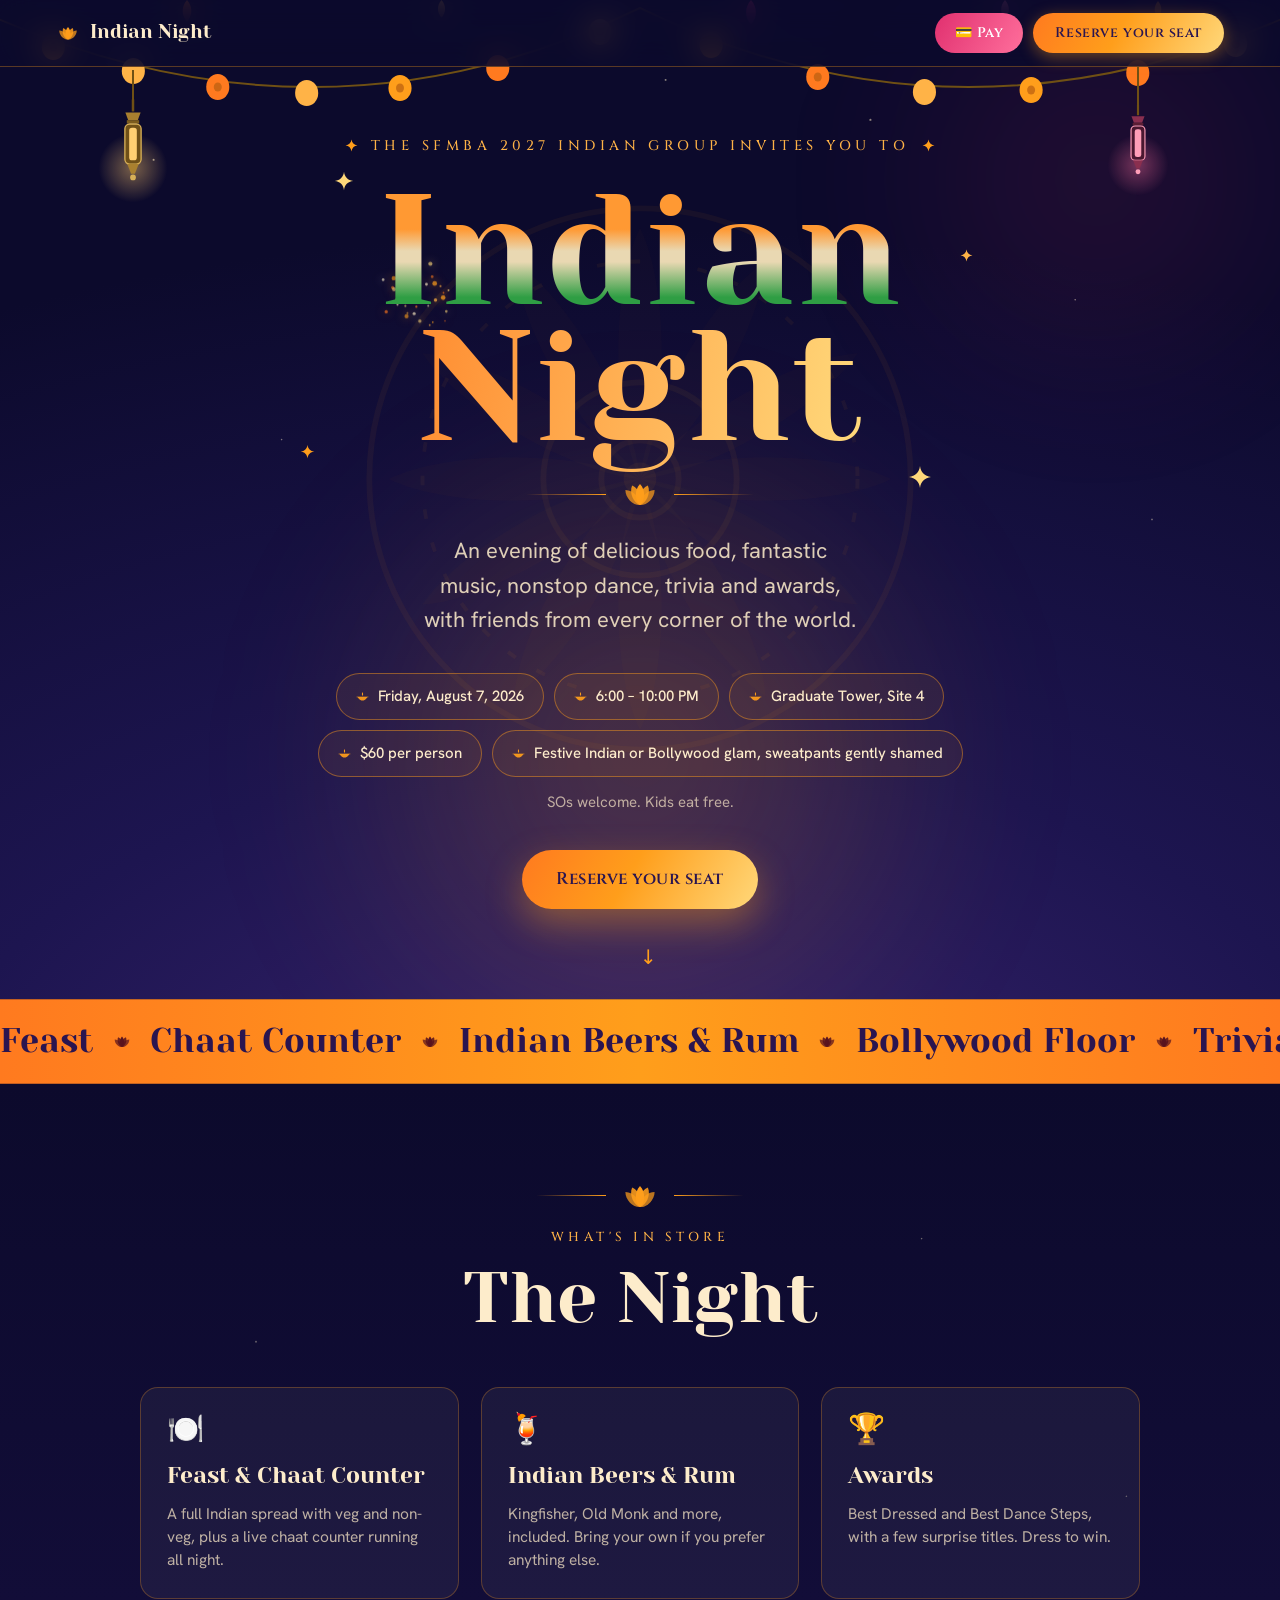
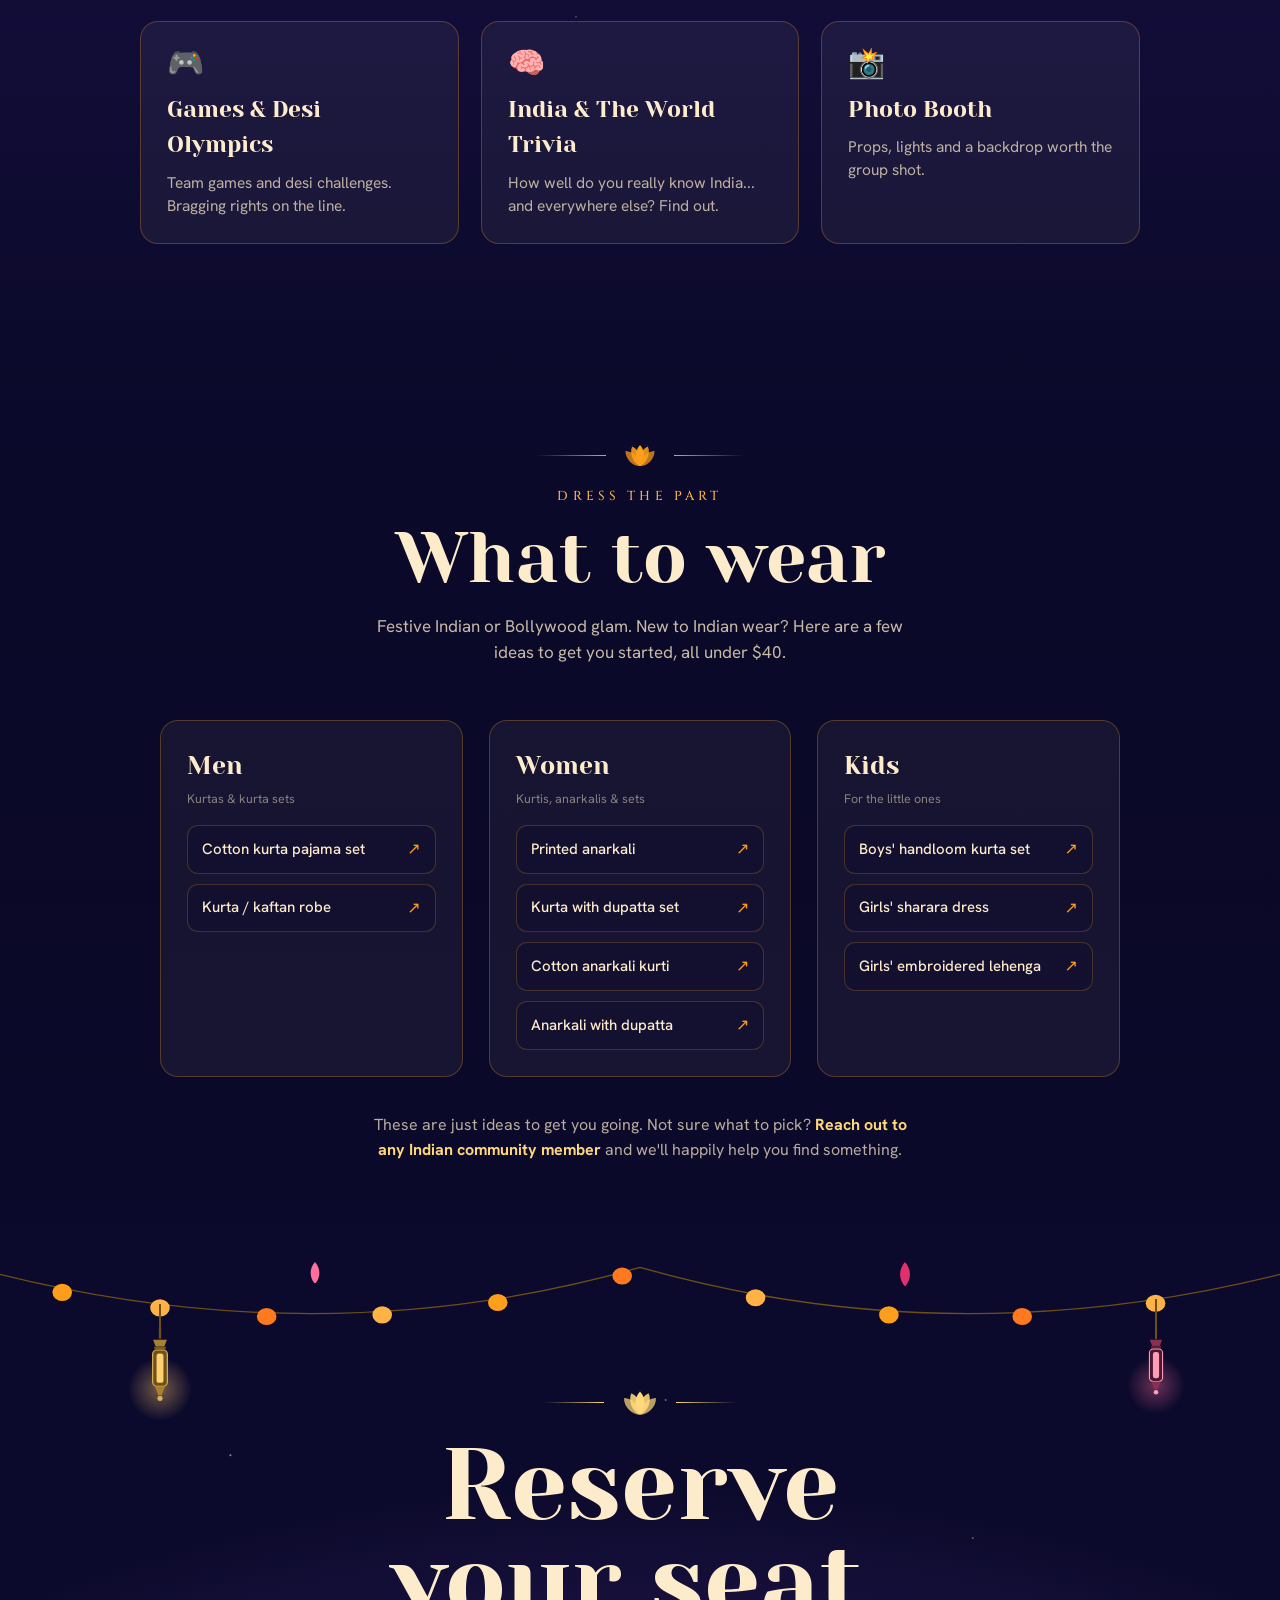
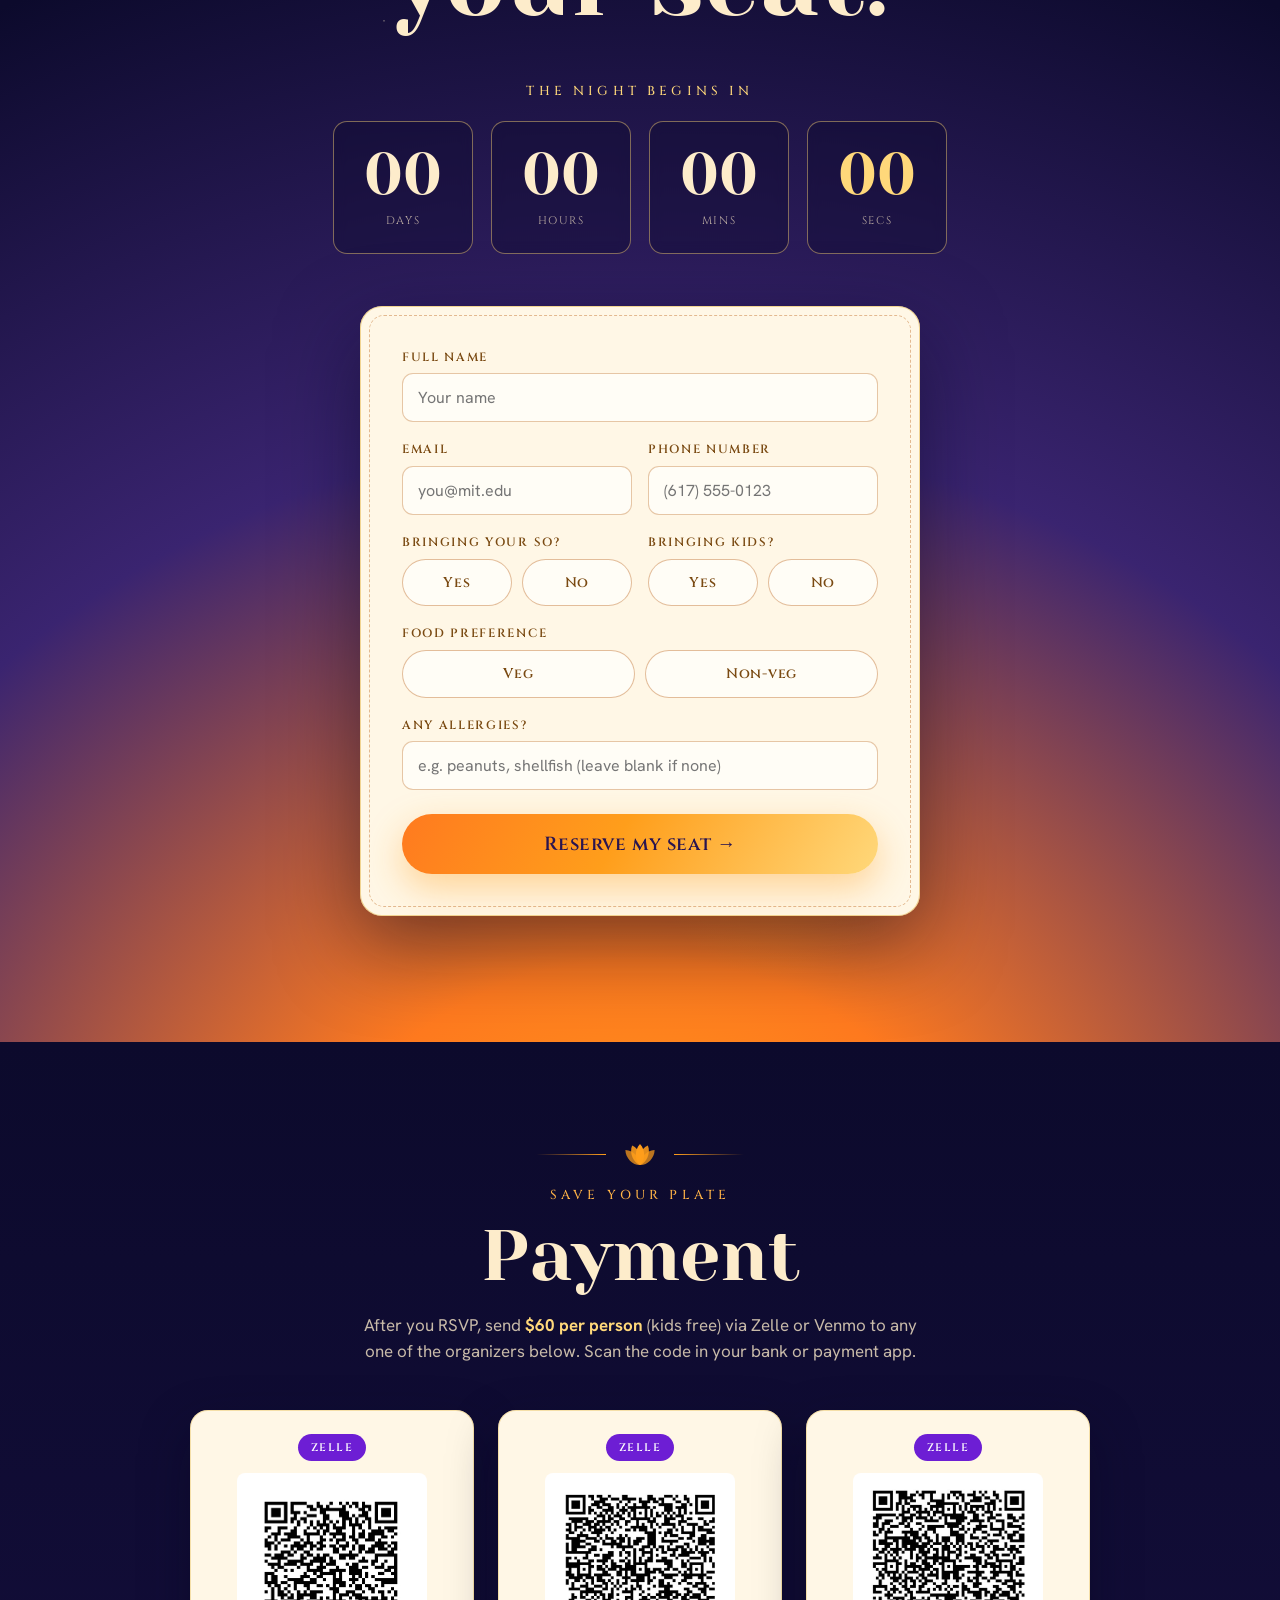
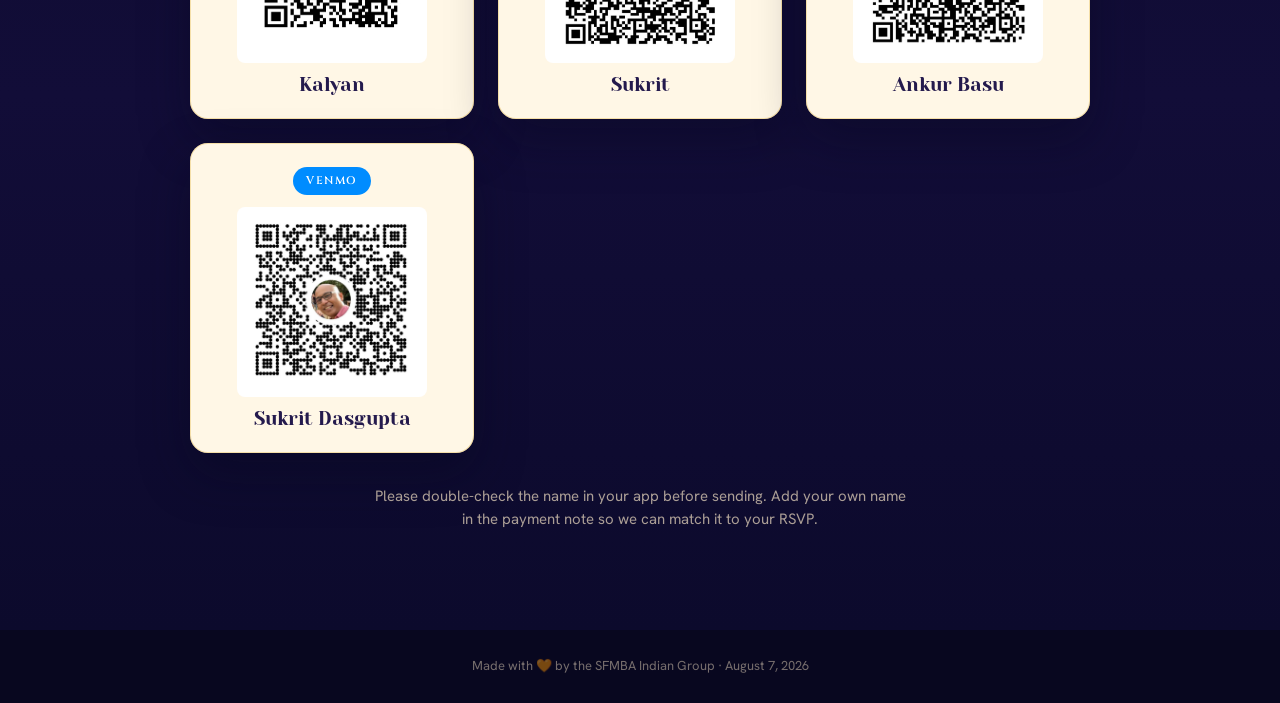
==== indian-night/index.html @ 9bed0e27 "Make top nav static from landing Co-Authored-By: Claude Fable 5 <noreply@anthropic.com>" ====
<!DOCTYPE html>
<html lang="en">
<head>
<meta charset="utf-8">
<meta name="viewport" content="width=device-width, initial-scale=1">
<title>Indian Night · SFMBA · August 7, 2026</title>
<meta name="description" content="The SFMBA Indian Group invites you: food, a Bollywood dance floor and friends from everywhere. Friday, August 7, 2026, 6–10 PM at Graduate Tower, Site 4.">
<meta property="og:title" content="Indian Night · SFMBA">
<meta property="og:description" content="An evening of delicious food, fantastic music, nonstop dance, trivia and awards, with friends from every corner of the world. Fri, Aug 7 · 6–10 PM · Graduate Tower, Site 4. RSVP now!">
<link rel="preconnect" href="https://fonts.googleapis.com">
<link rel="preconnect" href="https://fonts.gstatic.com" crossorigin>
<link href="https://fonts.googleapis.com/css2?family=Yeseva+One&family=Marcellus&family=Cinzel:wght@400;500;600&family=Hanken+Grotesk:wght@300;400;500;600;700&display=swap" rel="stylesheet">
<style>
  *{box-sizing:border-box}
  html{scroll-behavior:smooth}
  body{margin:0;background:#0c0a2c}
  ::selection{background:#ff9e1b;color:#1d1550}
  @keyframes spin{to{transform:rotate(360deg)}}
  @keyframes marquee{from{transform:translateX(0)}to{transform:translateX(-50%)}}
  @keyframes shimmer{to{background-position:200% center}}
  @keyframes breathe{0%,100%{transform:scale(1);opacity:.5}50%{transform:scale(1.16);opacity:.74}}
  @keyframes breathe2{0%,100%{transform:scale(1.08);opacity:.42}50%{transform:scale(.92);opacity:.66}}
  @keyframes sway{0%,100%{transform:rotate(-2.6deg)}50%{transform:rotate(2.6deg)}}
  @keyframes flick{0%,100%{opacity:.95}45%{opacity:.62}70%{opacity:1}}
  @keyframes twinkle{0%,100%{opacity:.3}50%{opacity:1}}
  @keyframes glow{0%,100%{opacity:.5;transform:translateX(-50%) scale(1)}50%{opacity:.85;transform:translateX(-50%) scale(1.08)}}
  @keyframes drift{0%{transform:translateY(-10vh) rotate(0deg);opacity:0}10%{opacity:.95}100%{transform:translateY(112vh) rotate(260deg);opacity:0}}
  @keyframes cueBob{0%,100%{transform:translateX(-50%) translateY(0);opacity:.5}50%{transform:translateX(-50%) translateY(9px);opacity:1}}
  @keyframes revealUp{from{transform:translateY(28px)}to{transform:none}}
  @keyframes titleFloat{0%,100%{transform:translateY(0)}50%{transform:translateY(-9px)}}
  @keyframes swayTiny{0%,100%{transform:rotate(-.6deg)}50%{transform:rotate(.6deg)}}
  @keyframes ctaGlow{0%,100%{box-shadow:0 14px 36px rgba(255,158,27,.38)}50%{box-shadow:0 20px 58px rgba(255,158,27,.72)}}
  @keyframes popNum{0%{transform:scale(1)}45%{transform:scale(1.18)}100%{transform:scale(1)}}
  [data-cd]{display:inline-block}
  .cd-pop{animation:popNum .5s cubic-bezier(.34,1.56,.64,1)}
  .reveal-play{animation:revealUp .8s cubic-bezier(.16,.84,.44,1) both}
  @media (prefers-reduced-motion:reduce){.reveal-play{animation:none}}

  .page{position:relative;font-family:'Hanken Grotesk',system-ui,-apple-system,sans-serif;color:#fdeccb;background:#0c0a2c;overflow:hidden;line-height:1.55;
    --indigo:#1d1550;--indigo2:#2a1d68;--night:#0c0a2c;--night2:#08071f;--marigold:#ff9e1b;--marigold2:#ffb347;--orange:#ff7a1f;--gold:#e6b94d;--goldLite:#ffd87a;--cream:#fdeccb;--cream2:#f4ead4;--parch:#f6ecd6;--panel:#fff7e6;--ink:#241a4d;--magenta:#e0306f;--rose:#ff6f9c;--teal:#19b9a6;}

  .btn-gold{text-decoration:none;font-family:'Cinzel',serif;font-weight:600;letter-spacing:.03em;color:#2a1550;background:linear-gradient(120deg,var(--orange),var(--marigold) 45%,var(--goldLite));border-radius:999px;box-shadow:0 14px 36px rgba(255,158,27,.4);transition:transform .25s ease;display:inline-block;}
  .btn-gold:hover{transform:translateY(-3px) scale(1.02)}
  .nav-btn{text-decoration:none;font-family:'Cinzel',serif;font-weight:600;font-size:14px;letter-spacing:.04em;color:#2a1550;background:linear-gradient(120deg,var(--orange),var(--marigold) 45%,var(--goldLite));padding:9px 22px;border-radius:999px;box-shadow:0 4px 16px rgba(255,158,27,.4);transition:transform .2s ease,box-shadow .2s ease;}
  .nav-btn:hover{transform:translateY(-2px);box-shadow:0 8px 22px rgba(255,158,27,.6)}
  .nav-pay{text-decoration:none;font-family:'Cinzel',serif;font-weight:600;font-size:14px;letter-spacing:.04em;color:#fff;background:linear-gradient(120deg,#e0306f,#ff6f9c);padding:9px 20px;border-radius:999px;transition:transform .2s ease,box-shadow .2s ease;animation:payPulse 2.4s ease-in-out infinite;white-space:nowrap;}
  .nav-pay:hover{transform:translateY(-2px)}
  @keyframes payPulse{0%,100%{box-shadow:0 0 0 0 rgba(224,48,111,.55),0 4px 16px rgba(224,48,111,.4)}50%{box-shadow:0 0 0 7px rgba(224,48,111,0),0 6px 20px rgba(224,48,111,.6)}}
  @media (max-width:560px){.nav-btn{padding:9px 15px}.nav-pay{padding:9px 15px}}
  .chip{display:inline-flex;align-items:center;gap:9px;padding:11px 19px;border:1px solid rgba(255,158,27,.45);border-radius:999px;background:rgba(255,158,27,.07);font-weight:500;font-size:clamp(13px,1.7vw,15px);}

  /* ── RSVP form ── */
  .rsvp-card{position:relative;max-width:560px;margin:clamp(34px,6vh,52px) auto 0;background:var(--panel);color:var(--ink);border-radius:22px;padding:clamp(26px,4.5vw,42px);text-align:left;box-shadow:0 30px 80px rgba(8,7,31,.5),inset 0 0 0 1px rgba(230,185,77,.55);}
  .rsvp-card::before{content:"";position:absolute;inset:9px;border-radius:15px;border:1px dashed rgba(184,94,16,.4);pointer-events:none;}
  .f-label{display:block;font-family:'Cinzel',serif;font-size:12px;letter-spacing:.14em;text-transform:uppercase;font-weight:600;color:#7a4a12;margin:0 0 7px;}
  .f-input{width:100%;font-family:'Hanken Grotesk',sans-serif;font-size:16px;color:var(--ink);background:#fffdf6;border:1.5px solid rgba(184,94,16,.35);border-radius:11px;padding:13px 15px;outline:none;transition:border-color .2s ease,box-shadow .2s ease;}
  .f-input:focus{border-color:var(--marigold);box-shadow:0 0 0 3px rgba(255,158,27,.22)}
  .f-row{display:grid;grid-template-columns:1fr 1fr;gap:16px}
  @media (max-width:520px){.f-row{grid-template-columns:1fr}}
  .f-group{margin-bottom:18px}
  .pill-set{display:flex;gap:10px}
  .pill-set input{position:absolute;opacity:0;pointer-events:none}
  .pill{flex:1;text-align:center;font-family:'Cinzel',serif;font-weight:600;font-size:14px;letter-spacing:.05em;padding:12px 10px;border-radius:999px;border:1.5px solid rgba(184,94,16,.4);color:#7a4a12;cursor:pointer;user-select:none;transition:all .2s ease;background:#fffdf6;}
  .pill:hover{border-color:var(--marigold)}
  .pill-set input:checked + .pill{background:linear-gradient(120deg,var(--orange),var(--marigold) 55%,var(--goldLite));color:#2a1550;border-color:transparent;box-shadow:0 6px 18px rgba(255,158,27,.4);}
  .pill-set input:focus-visible + .pill{outline:2px solid var(--marigold);outline-offset:2px}
  .rsvp-submit{width:100%;border:none;cursor:pointer;font-size:clamp(16px,2.1vw,19px);padding:17px 20px;margin-top:6px;animation:ctaGlow 3.6s ease-in-out infinite;}
  .rsvp-submit:disabled{opacity:.6;cursor:wait;transform:none}
  .rsvp-error{display:none;margin:14px 0 0;font-size:14px;font-weight:600;color:#b3123e;text-align:center;}
  .rsvp-success{display:none;text-align:center;padding:clamp(10px,2vw,18px) 0;}
  .rsvp-success h3{font-family:'Yeseva One',serif;font-weight:400;font-size:clamp(26px,4.5vw,36px);color:var(--ink);margin:14px 0 10px;}
  .rsvp-success p{margin:0;color:rgba(36,26,77,.75);font-size:16px;}
  .cal-btn{display:inline-block;text-decoration:none;font-family:'Cinzel',serif;font-weight:600;font-size:13px;letter-spacing:.04em;color:#7a4a12;background:#fffdf6;border:1.5px solid rgba(184,94,16,.4);border-radius:999px;padding:11px 20px;transition:border-color .2s ease,transform .2s ease;}
  .cal-btn:hover{border-color:var(--marigold);transform:translateY(-1px)}
  .count-badge{display:none;margin:18px auto 0;font-family:'Cinzel',serif;font-size:13px;letter-spacing:.1em;color:var(--goldLite);}

  /* ── highlights ── */
  .hl-grid{display:grid;grid-template-columns:repeat(auto-fit,minmax(240px,1fr));gap:clamp(14px,2vw,22px);max-width:1000px;margin:clamp(40px,6vh,64px) auto 0;}
  .hl-card{position:relative;text-align:left;background:rgba(255,247,230,.05);border:1px solid rgba(255,158,27,.28);border-radius:18px;padding:clamp(20px,2.6vw,26px);transition:transform .25s ease,border-color .25s ease,background .25s ease;}
  .hl-card:hover{transform:translateY(-4px);border-color:rgba(255,158,27,.6);background:rgba(255,247,230,.08);}
  .hl-emoji{font-size:30px;line-height:1;display:block;margin-bottom:14px;}
  .hl-card h3{font-family:'Yeseva One',serif;font-weight:400;font-size:clamp(19px,2.4vw,23px);margin:0 0 8px;color:var(--cream);}
  .hl-card p{margin:0;font-size:clamp(14px,1.7vw,15.5px);color:rgba(253,236,203,.72);line-height:1.5;}

  /* ── dress ideas ── */
  .dress-grid{display:grid;grid-template-columns:repeat(auto-fit,minmax(240px,1fr));gap:clamp(16px,2.4vw,26px);max-width:960px;margin:clamp(38px,6vh,60px) auto 0;text-align:left;}
  .dress-col{background:rgba(255,247,230,.05);border:1px solid rgba(255,158,27,.28);border-radius:18px;padding:clamp(20px,2.6vw,26px);}
  .dress-col h3{font-family:'Yeseva One',serif;font-weight:400;font-size:clamp(20px,2.5vw,25px);margin:0 0 4px;color:var(--cream);}
  .dress-col .sub{font-size:12.5px;color:rgba(253,236,203,.5);margin:0 0 16px;}
  .dress-link{display:flex;align-items:center;gap:10px;text-decoration:none;color:var(--cream);font-size:15px;font-weight:500;padding:11px 14px;border-radius:11px;border:1px solid rgba(255,158,27,.22);background:rgba(12,10,44,.25);margin-bottom:10px;transition:border-color .2s ease,transform .2s ease,background .2s ease;}
  .dress-link:last-child{margin-bottom:0;}
  .dress-link:hover{border-color:rgba(255,158,27,.6);transform:translateX(3px);background:rgba(12,10,44,.4);}
  .dress-link .arr{margin-left:auto;color:var(--marigold);font-size:16px;}
  .dress-help{margin:clamp(28px,4vh,40px) auto 0;max-width:560px;font-size:clamp(14px,1.8vw,16px);color:rgba(253,236,203,.72);}
  .dress-help strong{color:var(--goldLite);}

  /* ── payment ── */
  .pay-grid{display:grid;grid-template-columns:repeat(auto-fit,minmax(210px,1fr));gap:clamp(16px,2.4vw,24px);max-width:900px;margin:clamp(36px,5vh,52px) auto 0;}
  .pay-card{background:var(--panel);border-radius:18px;padding:clamp(18px,2.4vw,24px);box-shadow:0 20px 50px rgba(8,7,31,.4),inset 0 0 0 1px rgba(230,185,77,.4);display:flex;flex-direction:column;align-items:center;gap:12px;}
  .pay-badge{font-family:'Cinzel',serif;font-weight:600;font-size:11px;letter-spacing:.14em;text-transform:uppercase;padding:5px 13px;border-radius:999px;color:#fff;}
  .pay-badge.zelle{background:#6d1ed4;}
  .pay-badge.venmo{background:#008cff;}
  .pay-card img{width:100%;max-width:190px;height:auto;border-radius:8px;display:block;}
  .pay-name{font-family:'Yeseva One',serif;font-size:19px;color:var(--ink);margin:0;line-height:1.1;text-align:center;}
  .pay-note{margin:clamp(22px,3.5vh,32px) auto 0;max-width:540px;font-size:clamp(13px,1.7vw,15px);color:rgba(253,236,203,.66);}
</style>
</head>
<body>
<div class="page" id="pageRoot">

  <!-- ░░ MOTIF SPRITE ░░ -->
  <svg width="0" height="0" style="position:absolute" aria-hidden="true"><defs>
    <symbol id="m-spark" viewBox="0 0 24 24"><path d="M12 1C12.7 7.3 16.7 11.3 23 12 16.7 12.7 12.7 16.7 12 23 11.3 16.7 7.3 12.7 1 12 7.3 11.3 11.3 7.3 12 1Z" fill="currentColor"/></symbol>
    <symbol id="m-lotus" viewBox="0 0 80 52"><g fill="currentColor"><path d="M40 48C30 40 28 18 40 6 52 18 50 40 40 48Z"/><path d="M40 48C30 40 28 18 40 6 52 18 50 40 40 48Z" transform="rotate(22 40 48)" opacity=".88"/><path d="M40 48C30 40 28 18 40 6 52 18 50 40 40 48Z" transform="rotate(-22 40 48)" opacity=".88"/><path d="M40 48C30 40 28 18 40 6 52 18 50 40 40 48Z" transform="rotate(44 40 48)" opacity=".72"/><path d="M40 48C30 40 28 18 40 6 52 18 50 40 40 48Z" transform="rotate(-44 40 48)" opacity=".72"/></g></symbol>
    <symbol id="m-diya" viewBox="0 0 64 52"><path d="M32 4C27 12 29 20 32 24 35 20 37 12 32 4Z" fill="currentColor"/><path d="M8 28C8 28 17 46 32 46 47 46 56 28 56 28Z" fill="currentColor" opacity=".92"/><path d="M5 28H59" stroke="currentColor" stroke-width="2.6" fill="none" stroke-linecap="round"/></symbol>
    <symbol id="m-mandala" viewBox="0 0 120 120"><g fill="none" stroke="currentColor"><circle cx="60" cy="60" r="56" stroke-width="1.2"/><circle cx="60" cy="60" r="45" stroke-width=".8" stroke-dasharray="2 5"/><circle cx="60" cy="60" r="20" stroke-width="1.2"/><circle cx="60" cy="60" r="8" stroke-width="1.2"/></g><g fill="currentColor" opacity=".4"><path d="M60 60C54 47 54 20 60 8 66 20 66 47 60 60Z"/><path d="M60 60C54 47 54 20 60 8 66 20 66 47 60 60Z" transform="rotate(30 60 60)"/><path d="M60 60C54 47 54 20 60 8 66 20 66 47 60 60Z" transform="rotate(60 60 60)"/><path d="M60 60C54 47 54 20 60 8 66 20 66 47 60 60Z" transform="rotate(90 60 60)"/><path d="M60 60C54 47 54 20 60 8 66 20 66 47 60 60Z" transform="rotate(120 60 60)"/><path d="M60 60C54 47 54 20 60 8 66 20 66 47 60 60Z" transform="rotate(150 60 60)"/><path d="M60 60C54 47 54 20 60 8 66 20 66 47 60 60Z" transform="rotate(180 60 60)"/><path d="M60 60C54 47 54 20 60 8 66 20 66 47 60 60Z" transform="rotate(210 60 60)"/><path d="M60 60C54 47 54 20 60 8 66 20 66 47 60 60Z" transform="rotate(240 60 60)"/><path d="M60 60C54 47 54 20 60 8 66 20 66 47 60 60Z" transform="rotate(270 60 60)"/><path d="M60 60C54 47 54 20 60 8 66 20 66 47 60 60Z" transform="rotate(300 60 60)"/><path d="M60 60C54 47 54 20 60 8 66 20 66 47 60 60Z" transform="rotate(330 60 60)"/></g><circle cx="60" cy="60" r="3.4" fill="currentColor"/></symbol>
    <symbol id="m-petal" viewBox="0 0 22 30"><path d="M11 0C3 9 3 21 11 30 19 21 19 9 11 0Z" fill="currentColor"/></symbol>
    <symbol id="m-lantern" viewBox="0 0 44 96">
      <line x1="22" y1="0" x2="22" y2="13" stroke="#6f5014" stroke-width="2.6"/>
      <path d="M14 14H30L27 22H17Z" fill="#a9802f"/><rect x="15.5" y="22" width="13" height="3.4" fill="#7c5c1e"/>
      <rect x="13.5" y="26" width="17" height="42" rx="5" fill="#6f5018" stroke="#d8b057" stroke-width="1.4"/>
      <rect x="18" y="30" width="8" height="34" rx="3" fill="#ffcf72"/>
      <path d="M16 68H28L24 78H20Z" fill="#a9802f"/><circle cx="22" cy="82" r="3" fill="#d8b057"/>
    </symbol>
    <symbol id="m-lantern2" viewBox="0 0 44 96">
      <line x1="22" y1="0" x2="22" y2="13" stroke="#6f5014" stroke-width="2.6"/>
      <path d="M14 14H30L27 22H17Z" fill="#8a2f4f"/><rect x="15.5" y="22" width="13" height="3.4" fill="#5a1d33"/>
      <rect x="13.5" y="26" width="17" height="42" rx="5" fill="#4a1830" stroke="#ff9eb8" stroke-width="1.4"/>
      <rect x="18" y="30" width="8" height="34" rx="3" fill="#ff9eb8"/>
      <path d="M16 68H28L24 78H20Z" fill="#8a2f4f"/><circle cx="22" cy="82" r="3" fill="#ff9eb8"/>
    </symbol>
  </defs></svg>

  <!-- ░░ STICKY NAV ░░ -->
  <div data-nav style="position:fixed;top:0;left:0;right:0;z-index:60;display:flex;align-items:center;justify-content:space-between;gap:20px;padding:13px clamp(18px,5vw,56px);background:rgba(12,10,44,.82);backdrop-filter:blur(16px);-webkit-backdrop-filter:blur(16px);border-bottom:1px solid rgba(255,158,27,.32);">
    <div style="display:flex;align-items:center;gap:10px;font-family:'Yeseva One',serif;font-size:clamp(15px,1.9vw,19px);color:var(--cream);line-height:1;">
      <svg width="24" height="16" viewBox="0 0 80 52" style="color:var(--marigold);display:block;flex:none;"><use href="#m-lotus"/></svg>
      <span style="display:block;">Indian Night</span>
    </div>
    <div style="display:flex;align-items:center;gap:10px;">
      <a href="#pay" class="nav-pay">💳 Pay</a>
      <a href="#rsvp" class="nav-btn">Reserve your seat</a>
    </div>
  </div>

  <!-- ░░ HERO ░░ -->
  <section style="position:relative;min-height:100vh;display:flex;align-items:center;justify-content:center;padding:clamp(108px,15vh,150px) clamp(22px,6vw,80px) clamp(80px,10vh,110px);overflow:hidden;background:radial-gradient(125% 95% at 50% 118%,#3a2470 0%,#1d1550 46%,#0c0a2c 100%);">
    <!-- stars -->
    <div style="position:absolute;inset:0;background-image:radial-gradient(1.5px 1.5px at 12% 16%,rgba(255,240,200,.8),transparent),radial-gradient(1.3px 1.3px at 32% 28%,rgba(255,240,200,.6),transparent),radial-gradient(1.6px 1.6px at 68% 12%,rgba(255,240,200,.7),transparent),radial-gradient(1.2px 1.2px at 84% 30%,rgba(255,240,200,.6),transparent),radial-gradient(1.4px 1.4px at 52% 8%,rgba(255,240,200,.7),transparent),radial-gradient(1.2px 1.2px at 22% 44%,rgba(255,240,200,.5),transparent),radial-gradient(1.3px 1.3px at 90% 52%,rgba(255,240,200,.55),transparent);animation:twinkle 5s ease-in-out infinite;pointer-events:none;"></div>
    <!-- glow blobs -->
    <div data-parallax data-speed="0.12" data-mouse="26" data-base="translateX(-50%)" style="position:absolute;bottom:-14%;left:50%;width:60vw;height:60vw;max-width:760px;max-height:760px;border-radius:50%;background:radial-gradient(circle,rgba(255,158,27,.4),transparent 66%);filter:blur(80px);opacity:.6;transform:translateX(-50%);animation:breathe 13s ease-in-out infinite;pointer-events:none;"></div>
    <div data-parallax data-speed="0.2" data-mouse="18" style="position:absolute;top:-8%;right:-6%;width:42vw;height:42vw;max-width:520px;max-height:520px;border-radius:50%;background:radial-gradient(circle,rgba(224,48,111,.3),transparent 68%);filter:blur(80px);opacity:.45;animation:breathe2 15s ease-in-out infinite;pointer-events:none;"></div>
    <!-- faded mandala -->
    <div data-parallax data-speed="-0.05" data-mouse="12" style="position:absolute;top:48%;left:50%;width:min(82vw,580px);height:min(82vw,580px);margin-left:calc(min(82vw,580px) / -2);margin-top:calc(min(82vw,580px) / -2);color:rgba(255,158,27,.05);pointer-events:none;"><div style="width:100%;height:100%;animation:spin 200s linear infinite;"><svg width="100%" height="100%" viewBox="0 0 120 120"><use href="#m-mandala"/></svg></div></div>

    <!-- marigold garland across top -->
    <div style="position:absolute;top:0;left:0;width:100%;z-index:1;pointer-events:none;transform-origin:top center;animation:swayTiny 10s ease-in-out infinite;">
    <svg viewBox="0 0 1440 120" preserveAspectRatio="none" style="display:block;width:100%;height:clamp(72px,10vw,120px);">
      <path d="M-20 12 Q360 164 720 8 Q1080 164 1460 12" fill="none" stroke="#6f5014" stroke-width="2"/>
      <g><circle cx="60" cy="47" r="13" fill="#ff9e1b"/><circle cx="150" cy="71" r="13" fill="#ffb347"/><circle cx="245" cy="87" r="13" fill="#ff7a1f"/><circle cx="345" cy="93" r="13" fill="#ffb347"/><circle cx="450" cy="88" r="13" fill="#ff9e1b"/><circle cx="560" cy="68" r="13" fill="#ff7a1f"/><circle cx="675" cy="32" r="13" fill="#ffb347"/><circle cx="800" cy="45" r="13" fill="#ff9e1b"/><circle cx="920" cy="77" r="13" fill="#ff7a1f"/><circle cx="1040" cy="92" r="13" fill="#ffb347"/><circle cx="1160" cy="90" r="13" fill="#ff9e1b"/><circle cx="1280" cy="73" r="13" fill="#ff7a1f"/><circle cx="1390" cy="44" r="13" fill="#ffb347"/></g>
      <g fill="#b85e10" opacity=".7"><circle cx="60" cy="47" r="4.5"/><circle cx="245" cy="87" r="4.5"/><circle cx="450" cy="88" r="4.5"/><circle cx="675" cy="32" r="4.5"/><circle cx="920" cy="77" r="4.5"/><circle cx="1160" cy="90" r="4.5"/><circle cx="1390" cy="44" r="4.5"/></g>
    </svg>

    <!-- hanging lanterns -->
    <div style="position:absolute;top:calc(clamp(72px,10vw,120px)*0.583);left:10.4%;transform:translateX(-50%);z-index:1;pointer-events:none;"><div style="display:flex;flex-direction:column;align-items:center;animation:sway 7s ease-in-out infinite;transform-origin:top center;"><div style="width:2px;height:30px;background:#6f5014;margin-bottom:-1px;"></div><div style="position:relative;"><div style="position:absolute;top:34px;left:50%;transform:translateX(-50%);width:70px;height:70px;border-radius:50%;background:radial-gradient(circle,rgba(255,200,110,.45),transparent 70%);animation:flick 4s ease-in-out infinite;"></div><svg width="42" height="92" viewBox="0 0 44 96" style="position:relative;display:block;"><use href="#m-lantern"/></svg></div></div></div>
    <div style="position:absolute;top:calc(clamp(72px,10vw,120px)*0.558);left:88.9%;transform:translateX(-50%);z-index:1;pointer-events:none;"><div style="display:flex;flex-direction:column;align-items:center;animation:sway 8.5s ease-in-out infinite .9s;transform-origin:top center;"><div style="width:2px;height:38px;background:#6f5014;margin-bottom:-1px;"></div><div style="position:relative;"><div style="position:absolute;top:30px;left:50%;transform:translateX(-50%);width:62px;height:62px;border-radius:50%;background:radial-gradient(circle,rgba(255,111,156,.4),transparent 70%);animation:flick 5s ease-in-out infinite .6s;"></div><svg width="36" height="80" viewBox="0 0 44 96" style="position:relative;display:block;"><use href="#m-lantern2"/></svg></div></div></div>
    </div>

    <!-- drifting petals -->
    <div style="position:absolute;top:0;left:14%;width:16px;color:var(--orange);animation:drift 13s linear infinite;pointer-events:none;"><svg width="100%" viewBox="0 0 22 30"><use href="#m-petal"/></svg></div>
    <div style="position:absolute;top:0;left:34%;width:13px;color:var(--marigold2);animation:drift 16s linear infinite 3s;pointer-events:none;"><svg width="100%" viewBox="0 0 22 30"><use href="#m-petal"/></svg></div>
    <div style="position:absolute;top:0;left:58%;width:18px;color:var(--magenta);animation:drift 14s linear infinite 6s;pointer-events:none;"><svg width="100%" viewBox="0 0 22 30"><use href="#m-petal"/></svg></div>
    <div style="position:absolute;top:0;left:78%;width:14px;color:var(--rose);animation:drift 17s linear infinite 1.5s;pointer-events:none;"><svg width="100%" viewBox="0 0 22 30"><use href="#m-petal"/></svg></div>
    <div style="position:absolute;top:0;left:90%;width:12px;color:var(--marigold);animation:drift 15s linear infinite 8s;pointer-events:none;"><svg width="100%" viewBox="0 0 22 30"><use href="#m-petal"/></svg></div>

    <canvas id="emberCanvas" style="position:absolute;inset:0;width:100%;height:100%;pointer-events:none;"></canvas>

    <div style="position:relative;z-index:2;text-align:center;max-width:680px;">
      <div data-reveal style="display:inline-flex;align-items:center;gap:13px;font-family:'Cinzel',serif;font-size:clamp(11px,1.4vw,14px);letter-spacing:.32em;text-transform:uppercase;font-weight:500;color:var(--marigold2);margin-bottom:clamp(16px,3vh,26px);">
        <svg width="13" height="13" style="color:var(--marigold)"><use href="#m-spark"/></svg>
        The SFMBA 2027 Indian Group invites you to
        <svg width="13" height="13" style="color:var(--marigold)"><use href="#m-spark"/></svg>
      </div>

      <div data-reveal style="position:relative;">
        <svg width="20" height="20" style="position:absolute;top:-4%;left:5%;color:var(--goldLite);animation:twinkle 2.6s ease-in-out infinite;"><use href="#m-spark"/></svg>
        <svg width="13" height="13" style="position:absolute;top:22%;right:1%;color:var(--marigold2);animation:twinkle 3.4s ease-in-out infinite 1.1s;"><use href="#m-spark"/></svg>
        <svg width="15" height="15" style="position:absolute;bottom:8%;left:0%;color:var(--marigold);animation:twinkle 3s ease-in-out infinite .5s;"><use href="#m-spark"/></svg>
        <svg width="24" height="24" style="position:absolute;bottom:-2%;right:7%;color:var(--goldLite);animation:twinkle 2.3s ease-in-out infinite 1.7s;"><use href="#m-spark"/></svg>
        <h1 style="font-family:'Yeseva One',serif;font-weight:400;font-size:clamp(58px,13vw,158px);line-height:.86;letter-spacing:.005em;margin:0;animation:titleFloat 7s ease-in-out infinite;">
          <span style="display:block;background:linear-gradient(180deg,#ff9933 0%,#ff9933 34%,#e9d8b2 50%,#e9d8b2 58%,#2f9e44 84%);-webkit-background-clip:text;background-clip:text;color:transparent;">Indian</span>
          <span style="display:block;padding-bottom:.18em;margin-bottom:-.18em;background:linear-gradient(100deg,var(--orange),var(--goldLite) 38%,var(--marigold) 62%,var(--orange));background-size:220% auto;-webkit-background-clip:text;background-clip:text;color:transparent;animation:shimmer 7s linear infinite;">Night</span>
        </h1>
      </div>

      <div data-reveal style="display:flex;align-items:center;justify-content:center;gap:14px;margin:clamp(18px,3vh,28px) 0;color:var(--marigold);">
        <span style="height:1px;width:clamp(36px,10vw,80px);background:linear-gradient(90deg,transparent,currentColor);"></span>
        <svg width="40" height="26" style="color:var(--marigold)"><use href="#m-lotus"/></svg>
        <span style="height:1px;width:clamp(36px,10vw,80px);background:linear-gradient(90deg,currentColor,transparent);"></span>
      </div>

      <p data-reveal style="font-size:clamp(16px,2.2vw,22px);font-weight:400;color:rgba(253,236,203,.86);max-width:540px;margin:0 auto;text-wrap:balance;">
        An evening of delicious food, fantastic music, nonstop dance, trivia and awards, with friends from every corner of the world.
      </p>

      <div data-reveal style="display:flex;flex-wrap:wrap;align-items:center;justify-content:center;gap:10px;margin:clamp(26px,4vh,38px) auto 0;">
        <span class="chip"><svg width="13" height="13" style="color:var(--marigold)"><use href="#m-diya"/></svg> Friday, August 7, 2026</span>
        <span class="chip"><svg width="13" height="13" style="color:var(--marigold)"><use href="#m-diya"/></svg> 6:00 – 10:00 PM</span>
        <span class="chip"><svg width="13" height="13" style="color:var(--marigold)"><use href="#m-diya"/></svg> Graduate Tower, Site 4</span>
        <span class="chip"><svg width="13" height="13" style="color:var(--marigold)"><use href="#m-diya"/></svg> $60 per person</span>
        <span class="chip"><svg width="13" height="13" style="color:var(--marigold)"><use href="#m-diya"/></svg> Festive Indian or Bollywood glam, sweatpants gently shamed</span>
      </div>
      <p data-reveal style="margin:14px auto 0;max-width:520px;font-size:clamp(13px,1.6vw,15px);color:rgba(253,236,203,.68);">SOs welcome. Kids eat free.</p>

      <div data-reveal style="display:flex;flex-wrap:wrap;align-items:center;justify-content:center;gap:14px;margin-top:clamp(28px,4vh,38px);">
        <a href="#rsvp" class="btn-gold" style="font-size:clamp(14px,1.8vw,17px);padding:16px 34px;animation:ctaGlow 3.6s ease-in-out infinite;">Reserve your seat</a>
      </div>

    </div>

    <div style="position:absolute;bottom:26px;left:50%;font-size:20px;color:var(--marigold);animation:cueBob 2s ease-in-out infinite;z-index:2;">↓</div>
  </section>

  <!-- ░░ MARQUEE ░░ -->
  <div style="background:linear-gradient(90deg,var(--orange),var(--marigold) 50%,var(--orange));overflow:hidden;padding:15px 0;position:relative;border-top:1px solid rgba(12,10,44,.25);border-bottom:1px solid rgba(12,10,44,.25);">
    <div style="display:flex;white-space:nowrap;animation:marquee 36s linear infinite;will-change:transform;font-family:'Yeseva One',serif;font-size:clamp(20px,3.2vw,34px);color:#2a1550;">
      <span style="display:inline-flex;align-items:center;gap:.55em;padding-right:.55em;">Feast<svg width="20" height="13" style="color:#5a141f"><use href="#m-lotus"/></svg>Chaat Counter<svg width="20" height="13" style="color:#5a141f"><use href="#m-lotus"/></svg>Indian Beers &amp; Rum<svg width="20" height="13" style="color:#5a141f"><use href="#m-lotus"/></svg>Bollywood Floor<svg width="20" height="13" style="color:#5a141f"><use href="#m-lotus"/></svg>Trivia<svg width="20" height="13" style="color:#5a141f"><use href="#m-lotus"/></svg>Desi Olympics<svg width="20" height="13" style="color:#5a141f"><use href="#m-lotus"/></svg>Awards<svg width="20" height="13" style="color:#5a141f"><use href="#m-lotus"/></svg>Photo Booth<svg width="20" height="13" style="color:#5a141f"><use href="#m-lotus"/></svg></span>
      <span style="display:inline-flex;align-items:center;gap:.55em;padding-right:.55em;" aria-hidden="true">Feast<svg width="20" height="13" style="color:#5a141f"><use href="#m-lotus"/></svg>Chaat Counter<svg width="20" height="13" style="color:#5a141f"><use href="#m-lotus"/></svg>Indian Beers &amp; Rum<svg width="20" height="13" style="color:#5a141f"><use href="#m-lotus"/></svg>Bollywood Floor<svg width="20" height="13" style="color:#5a141f"><use href="#m-lotus"/></svg>Trivia<svg width="20" height="13" style="color:#5a141f"><use href="#m-lotus"/></svg>Desi Olympics<svg width="20" height="13" style="color:#5a141f"><use href="#m-lotus"/></svg>Awards<svg width="20" height="13" style="color:#5a141f"><use href="#m-lotus"/></svg>Photo Booth<svg width="20" height="13" style="color:#5a141f"><use href="#m-lotus"/></svg></span>
    </div>
  </div>

  <!-- ░░ HIGHLIGHTS ░░ -->
  <section style="position:relative;padding:clamp(72px,11vh,120px) clamp(22px,6vw,80px);background:linear-gradient(180deg,#0c0a2c,#120d38 60%,#0c0a2c);overflow:hidden;text-align:center;">
    <div style="position:absolute;inset:0;background-image:radial-gradient(1.4px 1.4px at 20% 30%,rgba(255,240,200,.5),transparent),radial-gradient(1.2px 1.2px at 72% 18%,rgba(255,240,200,.45),transparent),radial-gradient(1.3px 1.3px at 45% 62%,rgba(255,240,200,.4),transparent),radial-gradient(1.2px 1.2px at 88% 48%,rgba(255,240,200,.4),transparent);pointer-events:none;"></div>
    <div style="position:relative;z-index:2;max-width:1000px;margin:0 auto;">
      <div data-reveal style="display:flex;align-items:center;justify-content:center;gap:14px;margin-bottom:18px;color:var(--marigold);"><span style="height:1px;width:clamp(36px,10vw,70px);background:linear-gradient(90deg,transparent,currentColor);"></span><svg width="40" height="26" style="color:var(--marigold)"><use href="#m-lotus"/></svg><span style="height:1px;width:clamp(36px,10vw,70px);background:linear-gradient(90deg,currentColor,transparent);"></span></div>
      <div data-reveal style="font-family:'Cinzel',serif;font-size:13px;letter-spacing:.32em;text-transform:uppercase;color:var(--marigold2);font-weight:500;margin-bottom:16px;">What's in store</div>
      <h2 data-reveal style="font-family:'Yeseva One',serif;font-weight:400;font-size:clamp(36px,6.5vw,72px);line-height:.98;margin:0;color:var(--cream);text-wrap:balance;">The Night</h2>

      <div class="hl-grid" data-reveal>
        <div class="hl-card"><span class="hl-emoji">🍽️</span><h3>Feast &amp; Chaat Counter</h3><p>A full Indian spread with veg and non-veg, plus a live chaat counter running all night.</p></div>
        <div class="hl-card"><span class="hl-emoji">🍹</span><h3>Indian Beers &amp; Rum</h3><p>Kingfisher, Old Monk and more, included. Bring your own if you prefer anything else.</p></div>
        <div class="hl-card"><span class="hl-emoji">🏆</span><h3>Awards</h3><p>Best Dressed and Best Dance Steps, with a few surprise titles. Dress to win.</p></div>
        <div class="hl-card"><span class="hl-emoji">🎮</span><h3>Games &amp; Desi Olympics</h3><p>Team games and desi challenges. Bragging rights on the line.</p></div>
        <div class="hl-card"><span class="hl-emoji">🧠</span><h3>India &amp; The World Trivia</h3><p>How well do you really know India... and everywhere else? Find out.</p></div>
        <div class="hl-card"><span class="hl-emoji">📸</span><h3>Photo Booth</h3><p>Props, lights and a backdrop worth the group shot.</p></div>
      </div>
    </div>
  </section>

  <!-- ░░ DRESS IDEAS ░░ -->
  <section style="position:relative;padding:clamp(72px,11vh,120px) clamp(22px,6vw,80px);background:linear-gradient(180deg,#0c0a2c,#0a0826 60%,#0c0a2c);overflow:hidden;text-align:center;">
    <div style="position:relative;z-index:2;max-width:960px;margin:0 auto;">
      <div data-reveal style="display:flex;align-items:center;justify-content:center;gap:14px;margin-bottom:18px;color:var(--marigold);"><span style="height:1px;width:clamp(36px,10vw,70px);background:linear-gradient(90deg,transparent,currentColor);"></span><svg width="40" height="26" style="color:var(--marigold)"><use href="#m-lotus"/></svg><span style="height:1px;width:clamp(36px,10vw,70px);background:linear-gradient(90deg,currentColor,transparent);"></span></div>
      <div data-reveal style="font-family:'Cinzel',serif;font-size:13px;letter-spacing:.32em;text-transform:uppercase;color:var(--marigold2);font-weight:500;margin-bottom:16px;">Dress the part</div>
      <h2 data-reveal style="font-family:'Yeseva One',serif;font-weight:400;font-size:clamp(36px,6.5vw,72px);line-height:.98;margin:0;color:var(--cream);text-wrap:balance;">What to wear</h2>
      <p data-reveal style="margin:20px auto 0;max-width:560px;font-size:clamp(15px,1.9vw,17px);color:rgba(253,236,203,.78);">Festive Indian or Bollywood glam. New to Indian wear? Here are a few ideas to get you started, all under $40.</p>

      <div class="dress-grid" data-reveal>
        <div class="dress-col">
          <h3>Men</h3>
          <p class="sub">Kurtas &amp; kurta sets</p>
          <a class="dress-link" href="https://www.amazon.com/dp/B0CFW3F4WB" target="_blank" rel="noopener">Cotton kurta pajama set <span class="arr">↗</span></a>
          <a class="dress-link" href="https://www.amazon.com/dp/B0FBWPX8HP" target="_blank" rel="noopener">Kurta / kaftan robe <span class="arr">↗</span></a>
        </div>
        <div class="dress-col">
          <h3>Women</h3>
          <p class="sub">Kurtis, anarkalis &amp; sets</p>
          <a class="dress-link" href="https://www.amazon.com/dp/B0DZGPG96M" target="_blank" rel="noopener">Printed anarkali <span class="arr">↗</span></a>
          <a class="dress-link" href="https://www.amazon.com/dp/B07R4M7CX2" target="_blank" rel="noopener">Kurta with dupatta set <span class="arr">↗</span></a>
          <a class="dress-link" href="https://www.amazon.com/dp/B07RG5T8ZL" target="_blank" rel="noopener">Cotton anarkali kurti <span class="arr">↗</span></a>
          <a class="dress-link" href="https://www.amazon.com/dp/B0G4WRNXV6" target="_blank" rel="noopener">Anarkali with dupatta <span class="arr">↗</span></a>
        </div>
        <div class="dress-col">
          <h3>Kids</h3>
          <p class="sub">For the little ones</p>
          <a class="dress-link" href="https://www.amazon.com/dp/B08N6NKKQB" target="_blank" rel="noopener">Boys' handloom kurta set <span class="arr">↗</span></a>
          <a class="dress-link" href="https://www.amazon.com/dp/B09JLZL74V" target="_blank" rel="noopener">Girls' sharara dress <span class="arr">↗</span></a>
          <a class="dress-link" href="https://www.amazon.com/dp/B0GNN29WQG" target="_blank" rel="noopener">Girls' embroidered lehenga <span class="arr">↗</span></a>
        </div>
      </div>

      <p class="dress-help" data-reveal>These are just ideas to get you going. Not sure what to pick? <strong>Reach out to any Indian community member</strong> and we'll happily help you find something.</p>
    </div>
  </section>

  <!-- ░░ RSVP ░░ -->
  <section id="rsvp" style="position:relative;padding:clamp(90px,14vh,170px) clamp(22px,6vw,80px);background:radial-gradient(120% 100% at 50% 116%,#ff9e1b 0%,#ff7a1f 22%,#3a2470 60%,#0c0a2c 100%);overflow:hidden;text-align:center;">
    <div style="position:absolute;inset:0;background-image:radial-gradient(1.5px 1.5px at 18% 14%,rgba(255,240,200,.7),transparent),radial-gradient(1.3px 1.3px at 76% 20%,rgba(255,240,200,.6),transparent),radial-gradient(1.4px 1.4px at 52% 10%,rgba(255,240,200,.6),transparent),radial-gradient(1.2px 1.2px at 30% 26%,rgba(255,240,200,.5),transparent);pointer-events:none;"></div>
    <!-- garland -->
    <div style="position:absolute;top:0;left:0;width:100%;z-index:1;pointer-events:none;transform-origin:top center;animation:swayTiny 12s ease-in-out infinite;">
    <svg viewBox="0 0 1440 90" preserveAspectRatio="none" style="display:block;width:100%;height:70px;">
      <path d="M-20 10 Q360 124 720 7 Q1080 124 1460 10" fill="none" stroke="#6f5014" stroke-width="1.6"/>
      <g><circle cx="70" cy="39" r="11" fill="#ff9e1b"/><circle cx="180" cy="59" r="11" fill="#ffb347"/><circle cx="300" cy="70" r="11" fill="#ff7a1f"/><circle cx="430" cy="68" r="11" fill="#ffb347"/><circle cx="560" cy="52" r="11" fill="#ff9e1b"/><circle cx="700" cy="18" r="11" fill="#ff7a1f"/><circle cx="850" cy="46" r="11" fill="#ffb347"/><circle cx="1000" cy="68" r="11" fill="#ff9e1b"/><circle cx="1150" cy="70" r="11" fill="#ff7a1f"/><circle cx="1300" cy="53" r="11" fill="#ffb347"/></g>
    </svg>
    <!-- hanging lanterns -->
    <div style="position:absolute;top:42px;left:12.5%;transform:translateX(-50%);z-index:1;pointer-events:none;"><div style="display:flex;flex-direction:column;align-items:center;animation:sway 7.5s ease-in-out infinite .4s;transform-origin:top center;"><div style="width:2px;height:24px;background:#6f5014;margin-bottom:-1px;"></div><div style="position:relative;"><div style="position:absolute;top:30px;left:50%;transform:translateX(-50%);width:64px;height:64px;border-radius:50%;background:radial-gradient(circle,rgba(255,200,110,.42),transparent 70%);animation:flick 4.4s ease-in-out infinite;"></div><svg width="38" height="84" viewBox="0 0 44 96" style="position:relative;display:block;"><use href="#m-lantern"/></svg></div></div></div>
    <div style="position:absolute;top:37px;left:90.3%;transform:translateX(-50%);z-index:1;pointer-events:none;"><div style="display:flex;flex-direction:column;align-items:center;animation:sway 8.8s ease-in-out infinite 1.2s;transform-origin:top center;"><div style="width:2px;height:30px;background:#6f5014;margin-bottom:-1px;"></div><div style="position:relative;"><div style="position:absolute;top:28px;left:50%;transform:translateX(-50%);width:58px;height:58px;border-radius:50%;background:radial-gradient(circle,rgba(255,111,156,.38),transparent 70%);animation:flick 5.2s ease-in-out infinite .7s;"></div><svg width="34" height="76" viewBox="0 0 44 96" style="position:relative;display:block;"><use href="#m-lantern2"/></svg></div></div></div>
    </div>
    <!-- petals -->
    <div style="position:absolute;top:0;left:24%;width:16px;color:var(--rose);animation:drift 14s linear infinite 1s;pointer-events:none;"><svg width="100%" viewBox="0 0 22 30"><use href="#m-petal"/></svg></div>
    <div style="position:absolute;top:0;left:70%;width:18px;color:var(--magenta);animation:drift 16s linear infinite 4s;pointer-events:none;"><svg width="100%" viewBox="0 0 22 30"><use href="#m-petal"/></svg></div>
    <!-- lantern glow -->
    <div style="position:absolute;bottom:60px;left:50%;width:280px;height:280px;border-radius:50%;background:radial-gradient(circle,rgba(255,158,27,.34),transparent 68%);animation:glow 6s ease-in-out infinite;pointer-events:none;"></div>

    <div style="position:relative;z-index:2;max-width:820px;margin:0 auto;">
      <div data-reveal>
        <div style="display:flex;align-items:center;justify-content:center;gap:14px;margin-bottom:20px;color:var(--goldLite);"><span style="height:1px;width:60px;background:linear-gradient(90deg,transparent,currentColor);"></span><svg width="44" height="29" style="color:var(--goldLite)"><use href="#m-lotus"/></svg><span style="height:1px;width:60px;background:linear-gradient(90deg,currentColor,transparent);"></span></div>
        <h2 style="font-family:'Yeseva One',serif;font-weight:400;font-size:clamp(42px,8vw,100px);line-height:.96;margin:0;color:var(--cream);text-wrap:balance;">Reserve your seat.</h2>
      </div>

      <div data-reveal style="margin-top:clamp(34px,6vh,52px);font-family:'Cinzel',serif;font-size:13px;letter-spacing:.32em;text-transform:uppercase;color:var(--goldLite);font-weight:500;">The night begins in</div>
      <div data-reveal style="display:flex;justify-content:center;gap:clamp(10px,2vw,18px);margin:20px 0 clamp(34px,6vh,52px);">
        <div style="background:rgba(12,10,44,.36);backdrop-filter:blur(6px);border:1px solid rgba(255,216,122,.45);border-radius:14px;padding:clamp(14px,2.4vw,24px) clamp(16px,3vw,30px);min-width:clamp(64px,14vw,110px);"><div style="font-family:'Yeseva One',serif;font-size:clamp(30px,6vw,58px);line-height:1;color:var(--cream);font-variant-numeric:tabular-nums;" data-cd="d">--</div><div style="font-family:'Cinzel',serif;font-size:11px;letter-spacing:.14em;text-transform:uppercase;color:rgba(253,236,203,.7);margin-top:8px;">days</div></div>
        <div style="background:rgba(12,10,44,.36);backdrop-filter:blur(6px);border:1px solid rgba(255,216,122,.45);border-radius:14px;padding:clamp(14px,2.4vw,24px) clamp(16px,3vw,30px);min-width:clamp(64px,14vw,110px);"><div style="font-family:'Yeseva One',serif;font-size:clamp(30px,6vw,58px);line-height:1;color:var(--cream);font-variant-numeric:tabular-nums;" data-cd="h">--</div><div style="font-family:'Cinzel',serif;font-size:11px;letter-spacing:.14em;text-transform:uppercase;color:rgba(253,236,203,.7);margin-top:8px;">hours</div></div>
        <div style="background:rgba(12,10,44,.36);backdrop-filter:blur(6px);border:1px solid rgba(255,216,122,.45);border-radius:14px;padding:clamp(14px,2.4vw,24px) clamp(16px,3vw,30px);min-width:clamp(64px,14vw,110px);"><div style="font-family:'Yeseva One',serif;font-size:clamp(30px,6vw,58px);line-height:1;color:var(--cream);font-variant-numeric:tabular-nums;" data-cd="m">--</div><div style="font-family:'Cinzel',serif;font-size:11px;letter-spacing:.14em;text-transform:uppercase;color:rgba(253,236,203,.7);margin-top:8px;">mins</div></div>
        <div style="background:rgba(12,10,44,.36);backdrop-filter:blur(6px);border:1px solid rgba(255,216,122,.45);border-radius:14px;padding:clamp(14px,2.4vw,24px) clamp(16px,3vw,30px);min-width:clamp(64px,14vw,110px);"><div style="font-family:'Yeseva One',serif;font-size:clamp(30px,6vw,58px);line-height:1;color:var(--goldLite);font-variant-numeric:tabular-nums;" data-cd="s">--</div><div style="font-family:'Cinzel',serif;font-size:11px;letter-spacing:.14em;text-transform:uppercase;color:rgba(253,236,203,.7);margin-top:8px;">secs</div></div>
      </div>

      <div class="rsvp-card" data-reveal>
        <form id="rsvpForm" novalidate>
          <div class="f-group">
            <label class="f-label" for="fName">Full name</label>
            <input class="f-input" id="fName" name="name" type="text" autocomplete="name" placeholder="Your name" required>
          </div>
          <div class="f-row">
            <div class="f-group">
              <label class="f-label" for="fEmail">Email</label>
              <input class="f-input" id="fEmail" name="email" type="email" autocomplete="email" placeholder="you@mit.edu" pattern="[^@\s]+@[^@\s]+\.[A-Za-z]{2,}" title="Enter a valid email like you@mit.edu" required>
            </div>
            <div class="f-group">
              <label class="f-label" for="fPhone">Phone number</label>
              <input class="f-input" id="fPhone" name="phone" type="tel" autocomplete="tel" inputmode="tel" placeholder="(617) 555-0123" required>
            </div>
          </div>
          <div class="f-row">
            <div class="f-group">
              <span class="f-label">Bringing your SO?</span>
              <div class="pill-set" role="radiogroup" aria-label="Bringing your significant other?">
                <input type="radio" id="soYes" name="so" value="Yes" required><label class="pill" for="soYes">Yes</label>
                <input type="radio" id="soNo" name="so" value="No"><label class="pill" for="soNo">No</label>
              </div>
            </div>
            <div class="f-group">
              <span class="f-label">Bringing kids?</span>
              <div class="pill-set" role="radiogroup" aria-label="Bringing kids?">
                <input type="radio" id="kidsYes" name="kids" value="Yes" required><label class="pill" for="kidsYes">Yes</label>
                <input type="radio" id="kidsNo" name="kids" value="No"><label class="pill" for="kidsNo">No</label>
              </div>
            </div>
          </div>
          <div class="f-group">
            <span class="f-label">Food preference</span>
            <div class="pill-set" role="radiogroup" aria-label="Food preference">
              <input type="radio" id="foodVeg" name="food" value="Veg" required><label class="pill" for="foodVeg">Veg</label>
              <input type="radio" id="foodNonVeg" name="food" value="Non-veg"><label class="pill" for="foodNonVeg">Non-veg</label>
            </div>
          </div>
          <div class="f-group">
            <label class="f-label" for="fAllergies">Any allergies?</label>
            <input class="f-input" id="fAllergies" name="allergies" type="text" placeholder="e.g. peanuts, shellfish (leave blank if none)">
          </div>
          <button type="submit" class="btn-gold rsvp-submit" id="rsvpBtn">Reserve my seat →</button>
          <p class="rsvp-error" id="rsvpError">Something went wrong. Please try again, or ping the organizers.</p>
        </form>
        <div class="rsvp-success" id="rsvpSuccess">
          <svg width="52" height="34" viewBox="0 0 80 52" style="color:var(--marigold)"><use href="#m-lotus"/></svg>
          <h3>You're on the list<span id="successName"></span>!</h3>
          <p>Your seat is reserved. Warm up those Bollywood moves. 🪔</p>
          <div style="display:flex;gap:10px;justify-content:center;flex-wrap:wrap;margin-top:22px;">
            <a class="cal-btn" href="https://calendar.google.com/calendar/render?action=TEMPLATE&amp;text=Indian%20Night%20%C2%B7%20SFMBA&amp;dates=20260807T180000/20260807T220000&amp;ctz=America/New_York&amp;details=An%20evening%20of%20good%20food%2C%20music%20and%20dance%20with%20the%20SFMBA%20Indian%20Group.&amp;location=Graduate%20Tower%2C%20Site%204" target="_blank" rel="noopener">📅 Google Calendar</a>
            <a class="cal-btn" id="icsBtn" href="#">📥 Apple / Outlook (.ics)</a>
          </div>
        </div>
      </div>
    </div>
  </section>

  <!-- ░░ PAYMENT ░░ -->
  <section id="pay" style="position:relative;padding:clamp(72px,11vh,120px) clamp(22px,6vw,80px);background:linear-gradient(180deg,#0c0a2c,#120d38 55%,#0c0a2c);overflow:hidden;text-align:center;">
    <div style="position:relative;z-index:2;max-width:900px;margin:0 auto;">
      <div data-reveal style="display:flex;align-items:center;justify-content:center;gap:14px;margin-bottom:18px;color:var(--marigold);"><span style="height:1px;width:clamp(36px,10vw,70px);background:linear-gradient(90deg,transparent,currentColor);"></span><svg width="40" height="26" style="color:var(--marigold)"><use href="#m-lotus"/></svg><span style="height:1px;width:clamp(36px,10vw,70px);background:linear-gradient(90deg,currentColor,transparent);"></span></div>
      <div data-reveal style="font-family:'Cinzel',serif;font-size:13px;letter-spacing:.32em;text-transform:uppercase;color:var(--marigold2);font-weight:500;margin-bottom:16px;">Save your plate</div>
      <h2 data-reveal style="font-family:'Yeseva One',serif;font-weight:400;font-size:clamp(36px,6.5vw,72px);line-height:.98;margin:0;color:var(--cream);text-wrap:balance;">Payment</h2>
      <p data-reveal style="margin:20px auto 0;max-width:560px;font-size:clamp(15px,1.9vw,17px);color:rgba(253,236,203,.78);">After you RSVP, send <strong style="color:var(--goldLite);">$60 per person</strong> (kids free) via Zelle or Venmo to any one of the organizers below. Scan the code in your bank or payment app.</p>

      <div class="pay-grid" data-reveal>
        <div class="pay-card"><span class="pay-badge zelle">Zelle</span><img src="payments/zelle-kalyan.png" alt="Zelle QR code for Kalyan" loading="lazy"><p class="pay-name">Kalyan</p></div>
        <div class="pay-card"><span class="pay-badge zelle">Zelle</span><img src="payments/zelle-sukrit.png" alt="Zelle QR code for Sukrit" loading="lazy"><p class="pay-name">Sukrit</p></div>
        <div class="pay-card"><span class="pay-badge zelle">Zelle</span><img src="payments/zelle-ankur.png" alt="Zelle QR code for Ankur Basu" loading="lazy"><p class="pay-name">Ankur Basu</p></div>
        <div class="pay-card"><span class="pay-badge venmo">Venmo</span><img src="payments/venmo-sukrit.png" alt="Venmo QR code for Sukrit Dasgupta" loading="lazy"><p class="pay-name">Sukrit Dasgupta</p></div>
      </div>

      <p class="pay-note" data-reveal>Please double-check the name in your app before sending. Add your own name in the payment note so we can match it to your RSVP.</p>
    </div>
  </section>

  <footer style="padding:26px 20px;text-align:center;font-size:13px;color:rgba(253,236,203,.45);background:#08071f;">
    Made with 🧡 by the SFMBA Indian Group · August 7, 2026
  </footer>

</div>

<script>
/* ═══════════ CONFIG ═══════════
   Paste your Google Apps Script Web App URL between the quotes.
   Setup steps are in README.md — takes ~5 minutes. */
const RSVP_ENDPOINT = "https://script.google.com/macros/s/AKfycbwKIXMuxxsItLu4Blgx2rp_EiB52zZfmyjfTmhZZHg-uOBbH6GET8KZ7JgqBWuewxfW/exec";
/* ═════════════════════════════ */

(function () {
  // ── Countdown ──
  const target = new Date(2026, 7, 7, 18, 0, 0).getTime();
  const p = n => String(n).padStart(2, '0');
  const set = (k, v) => {
    document.querySelectorAll('[data-cd="' + k + '"]').forEach(el => {
      if (el.textContent !== v) {
        el.textContent = v;
        el.classList.remove('cd-pop');
        void el.offsetWidth;
        el.classList.add('cd-pop');
      }
    });
  };
  const tick = () => {
    let diff = target - Date.now();
    if (diff < 0) diff = 0;
    set('d', p(Math.floor(diff / 86400000)));
    set('h', p(Math.floor((diff % 86400000) / 3600000)));
    set('m', p(Math.floor((diff % 3600000) / 60000)));
    set('s', p(Math.floor((diff % 60000) / 1000)));
  };
  tick();
  setInterval(tick, 1000);

  // ── Scroll reveal ──
  const els = [...document.querySelectorAll('[data-reveal]')];
  if ('IntersectionObserver' in window) {
    const io = new IntersectionObserver((entries) => {
      entries.forEach(en => {
        if (en.isIntersecting) { en.target.classList.add('reveal-play'); io.unobserve(en.target); }
      });
    }, { threshold: 0.1, rootMargin: '0px 0px -7% 0px' });
    els.forEach(e => io.observe(e));
  }
  setTimeout(() => els.forEach(e => e.classList.add('reveal-play')), 1600);

  // ── Parallax ──
  const pEls = [...document.querySelectorAll('[data-parallax]')];
  let mx = 0, my = 0, tmx = 0, tmy = 0, ticking = false;
  const apply = () => {
    const y = window.scrollY || 0;
    mx += (tmx - mx) * 0.09;
    my += (tmy - my) * 0.09;
    pEls.forEach(el => {
      const sp = parseFloat(el.getAttribute('data-speed') || '0.2');
      const mf = parseFloat(el.getAttribute('data-mouse') || '0');
      const base = el.getAttribute('data-base') || '';
      el.style.transform = base + ' translate3d(' + (mx * mf) + 'px,' + (y * sp + my * mf) + 'px,0)';
    });
  };
  const onScroll = () => {
    if (ticking) return;
    ticking = true;
    requestAnimationFrame(() => { apply(); ticking = false; });
  };
  window.addEventListener('scroll', onScroll, { passive: true });
  window.addEventListener('pointermove', (e) => {
    tmx = (e.clientX / window.innerWidth - 0.5);
    tmy = (e.clientY / window.innerHeight - 0.5);
    onScroll();
  }, { passive: true });
  onScroll();

  // ── Ember canvas ──
  const canvas = document.getElementById('emberCanvas');
  const ctx = canvas.getContext('2d');
  const dpr = Math.min(window.devicePixelRatio || 1, 2);
  let W = 0, H = 0;
  const parts = [];
  const colors = ['#ff9e1b', '#ffb347', '#ffd87a', '#ff7a1f', '#fff0c8'];
  const resize = () => {
    const r = canvas.parentElement.getBoundingClientRect();
    W = canvas.width = Math.max(1, r.width * dpr);
    H = canvas.height = Math.max(1, r.height * dpr);
    canvas.style.width = r.width + 'px';
    canvas.style.height = r.height + 'px';
  };
  window.addEventListener('resize', resize);
  resize();
  const N = Math.max(26, Math.min(58, Math.floor(W / (30 * dpr))));
  for (let i = 0; i < N; i++) {
    parts.push({
      x: Math.random() * W, y: Math.random() * H,
      r: (Math.random() * 1.9 + 0.7) * dpr,
      vy: -(Math.random() * 0.3 + 0.1) * dpr,
      vx: (Math.random() - 0.5) * 0.14 * dpr,
      a: Math.random() * 0.5 + 0.2,
      c: colors[i % colors.length],
      tw: Math.random() * Math.PI * 2
    });
  }
  const bursts = [];
  let nextBurst = performance.now() + 2000;
  const spawnBurst = () => {
    const bx = W * (0.15 + Math.random() * 0.7);
    const by = H * (0.1 + Math.random() * 0.38);
    const n = 26 + Math.floor(Math.random() * 14);
    for (let i = 0; i < n; i++) {
      const ang = (Math.PI * 2 * i) / n + Math.random() * 0.25;
      const sp = (Math.random() * 1.7 + 0.7) * dpr;
      bursts.push({ x: bx, y: by, vx: Math.cos(ang) * sp, vy: Math.sin(ang) * sp, life: 1, decay: 0.011 + Math.random() * 0.012, c: colors[i % colors.length], r: (Math.random() * 1.5 + 0.8) * dpr });
    }
  };
  const draw = () => {
    ctx.clearRect(0, 0, W, H);
    const now = performance.now();
    if (now > nextBurst) { spawnBurst(); nextBurst = now + 2800 + Math.random() * 3200; }
    for (let i = bursts.length - 1; i >= 0; i--) {
      const b = bursts[i];
      b.x += b.vx; b.y += b.vy; b.vy += 0.014 * dpr; b.life -= b.decay;
      if (b.life <= 0) { bursts.splice(i, 1); continue; }
      ctx.globalAlpha = Math.max(0, b.life) * 0.9;
      ctx.beginPath();
      ctx.arc(b.x, b.y, b.r * (0.5 + b.life * 0.7), 0, Math.PI * 2);
      ctx.fillStyle = b.c;
      ctx.shadowColor = b.c;
      ctx.shadowBlur = 10 * dpr;
      ctx.fill();
    }
    for (const pt of parts) {
      pt.y += pt.vy; pt.x += pt.vx; pt.tw += 0.03;
      if (pt.y < -12) { pt.y = H + 12; pt.x = Math.random() * W; }
      if (pt.x < -12) pt.x = W + 12;
      if (pt.x > W + 12) pt.x = -12;
      const tw = Math.sin(pt.tw) * 0.4 + 0.6;
      ctx.globalAlpha = pt.a * tw;
      ctx.beginPath();
      ctx.arc(pt.x, pt.y, pt.r, 0, Math.PI * 2);
      ctx.fillStyle = pt.c;
      ctx.shadowColor = pt.c;
      ctx.shadowBlur = 8 * dpr;
      ctx.fill();
    }
    ctx.globalAlpha = 1;
    ctx.shadowBlur = 0;
    requestAnimationFrame(draw);
  };
  draw();

  // ── RSVP form ──
  const form = document.getElementById('rsvpForm');
  const btn = document.getElementById('rsvpBtn');
  const errEl = document.getElementById('rsvpError');
  const successEl = document.getElementById('rsvpSuccess');
  const nameSpan = document.getElementById('successName');

  const showSuccess = (name) => {
    form.style.display = 'none';
    successEl.style.display = 'block';
    if (name) nameSpan.textContent = ', ' + name.trim().split(/\s+/)[0];
  };

  // phone format check: optional +, 10 to 15 digits, common separators allowed
  const phoneInput = document.getElementById('fPhone');
  const validatePhone = () => {
    const v = phoneInput.value.trim();
    const okChars = /^[+\d\s\-().]*$/.test(v);
    const digits = v.replace(/\D/g, '');
    phoneInput.setCustomValidity(
      okChars && digits.length >= 10 && digits.length <= 15
        ? '' : 'Enter a valid phone number (10 to 15 digits, e.g. (617) 555-0123 or +91 98765 43210)'
    );
  };
  phoneInput.addEventListener('input', validatePhone);

  // .ics download for Apple/Outlook calendars
  document.getElementById('icsBtn').addEventListener('click', (e) => {
    e.preventDefault();
    const ics = [
      'BEGIN:VCALENDAR', 'VERSION:2.0', 'PRODID:-//SFMBA//Indian Night//EN',
      'BEGIN:VEVENT', 'UID:indian-night-2026@sfmba', 'DTSTAMP:20260702T000000Z',
      'DTSTART:20260807T180000', 'DTEND:20260807T220000',
      'SUMMARY:Indian Night · SFMBA',
      'DESCRIPTION:An evening of good food\\, music and dance with the SFMBA Indian Group.',
      'LOCATION:Graduate Tower\\, Site 4', 'END:VEVENT', 'END:VCALENDAR'
    ].join('\r\n');
    const url = URL.createObjectURL(new Blob([ics], { type: 'text/calendar' }));
    const a = document.createElement('a');
    a.href = url;
    a.download = 'indian-night.ics';
    document.body.appendChild(a);
    a.click();
    a.remove();
    setTimeout(() => URL.revokeObjectURL(url), 1000);
  });

  // returning guest? show success state again
  try {
    const prev = localStorage.getItem('indianNightRSVP');
    if (prev) showSuccess(JSON.parse(prev).name || '');
  } catch (e) { /* private mode etc. */ }

  form.addEventListener('submit', async (e) => {
    e.preventDefault();
    errEl.style.display = 'none';
    validatePhone();
    if (!form.reportValidity()) return;

    const data = new FormData(form);
    const name = data.get('name');
    btn.disabled = true;
    btn.textContent = 'Reserving…';

    try {
      if (!RSVP_ENDPOINT) throw new Error('RSVP endpoint not configured');
      const res = await fetch(RSVP_ENDPOINT, { method: 'POST', body: data });
      if (!res.ok) throw new Error('HTTP ' + res.status);
      try { localStorage.setItem('indianNightRSVP', JSON.stringify({ name, at: Date.now() })); } catch (e2) {}
      showSuccess(name);
    } catch (err) {
      console.error('RSVP submit failed:', err);
      errEl.style.display = 'block';
      btn.disabled = false;
      btn.textContent = 'Reserve my seat →';
    }
  });

})();
</script>
</body>
</html>
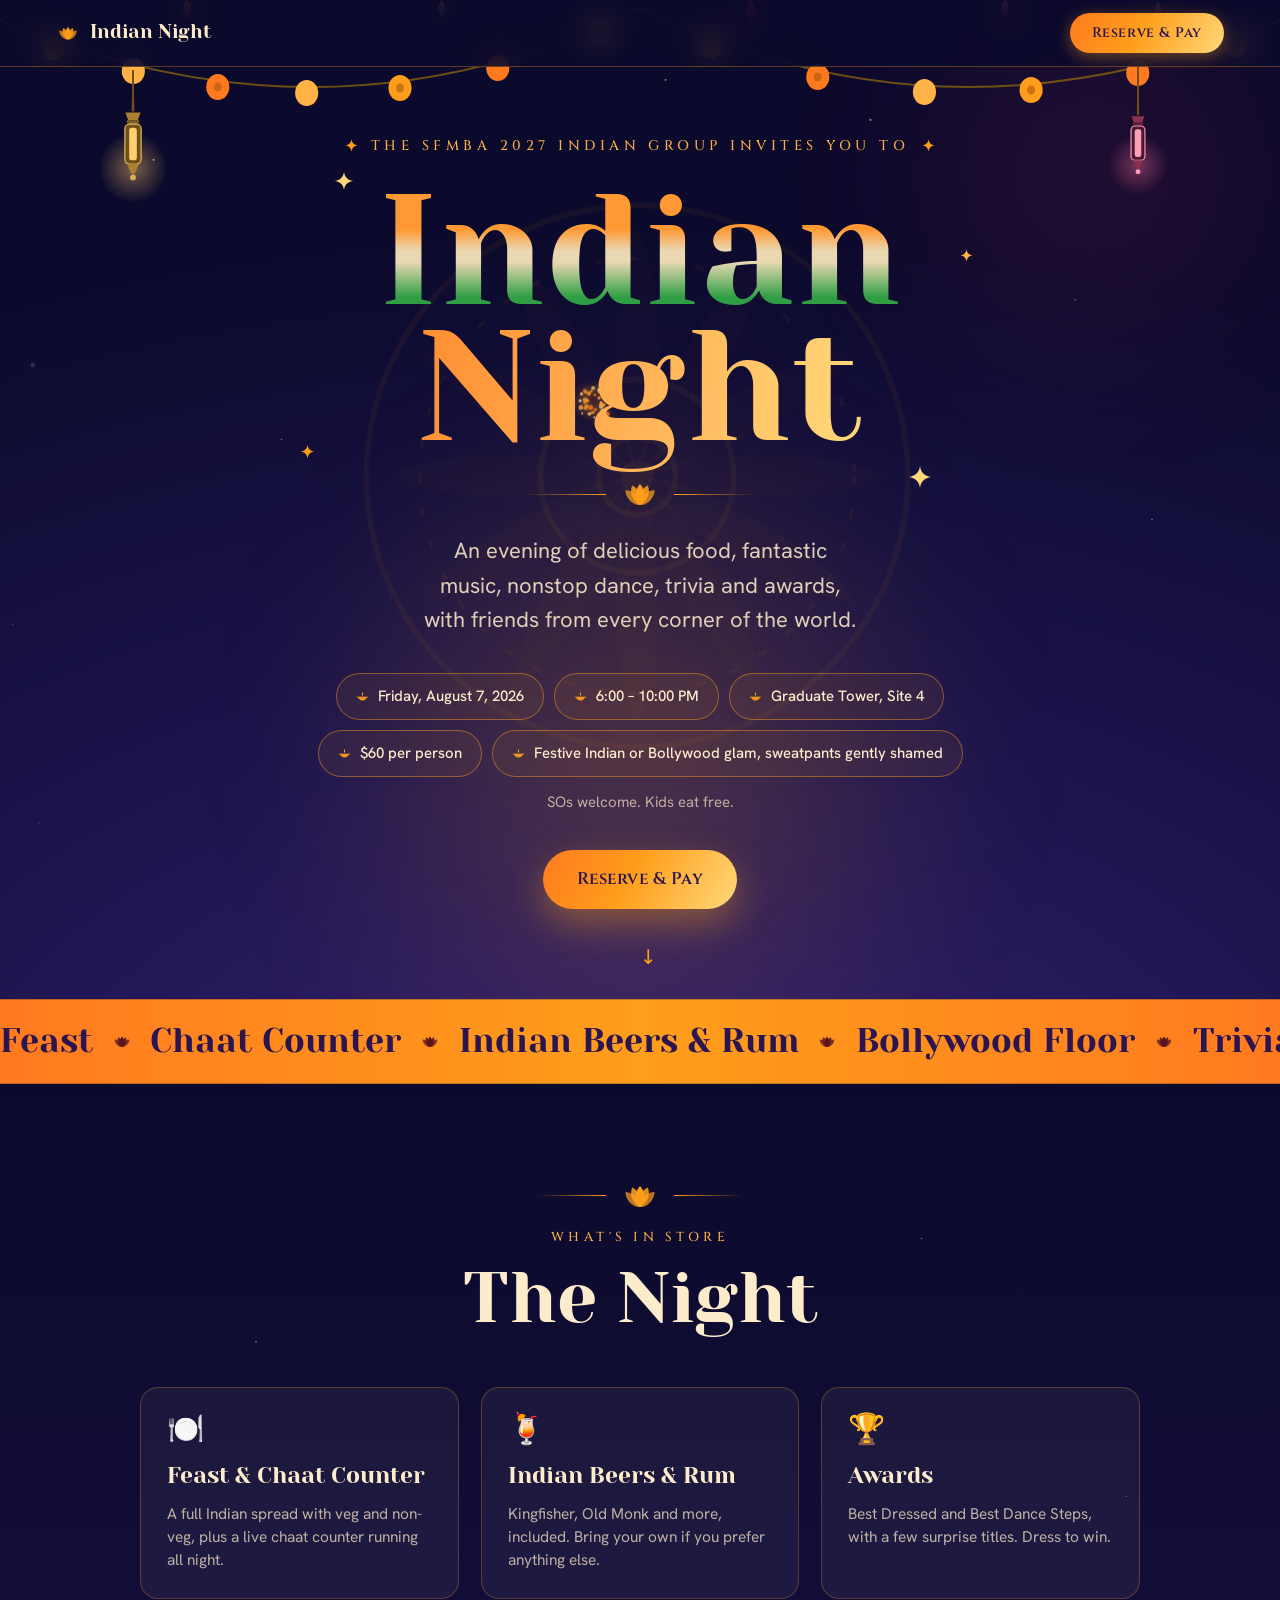
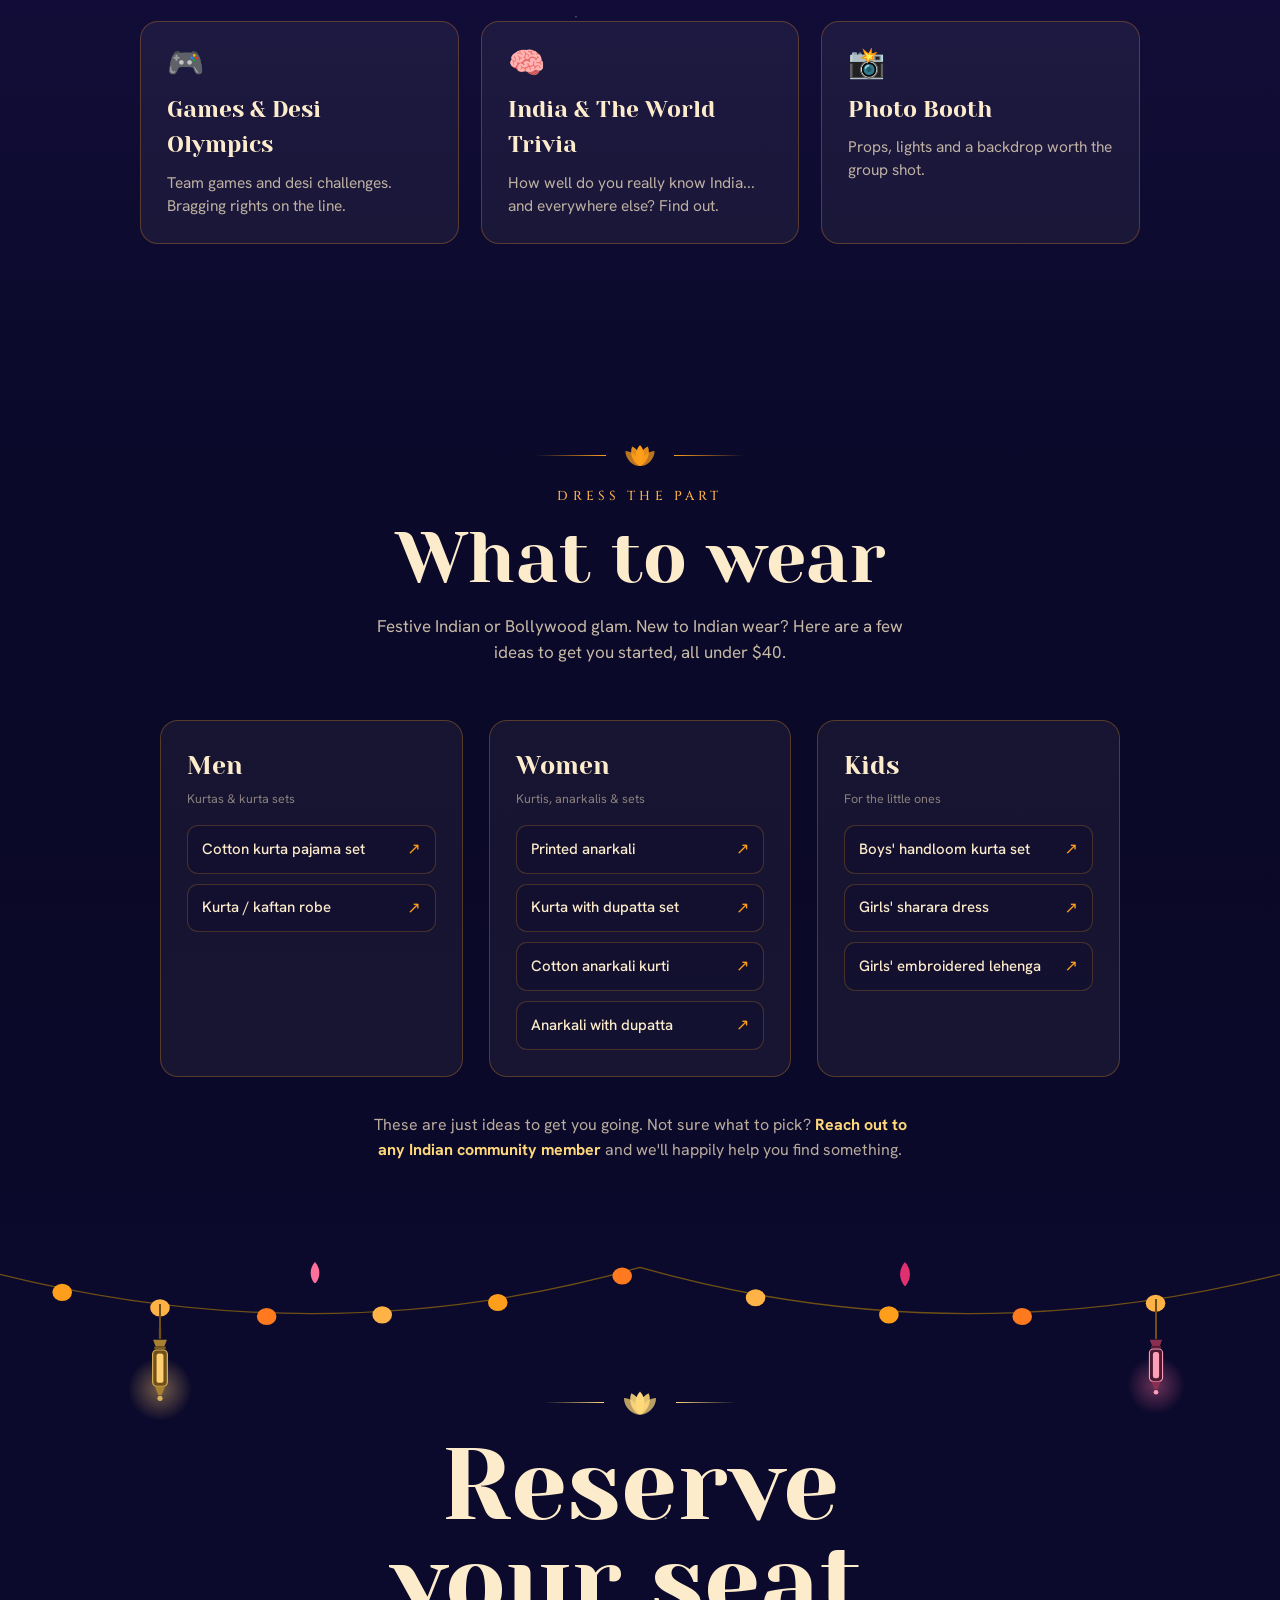
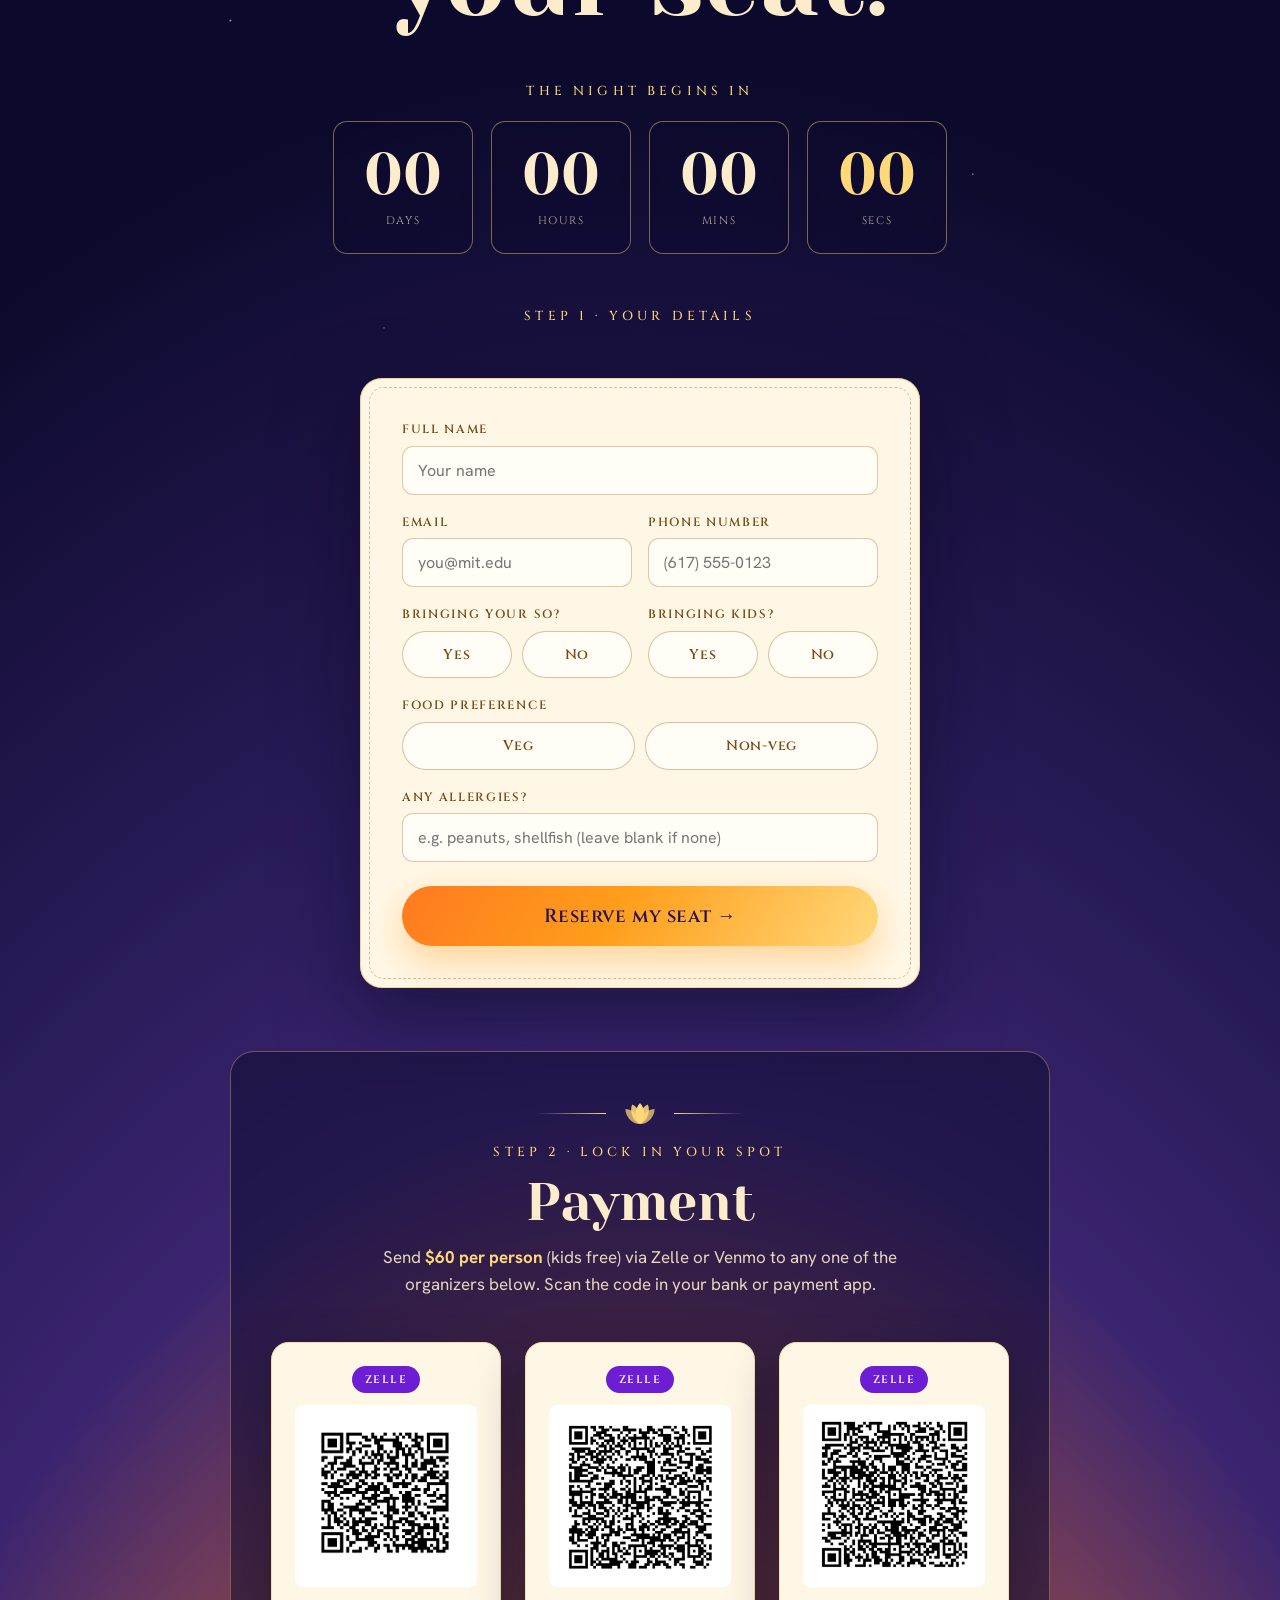
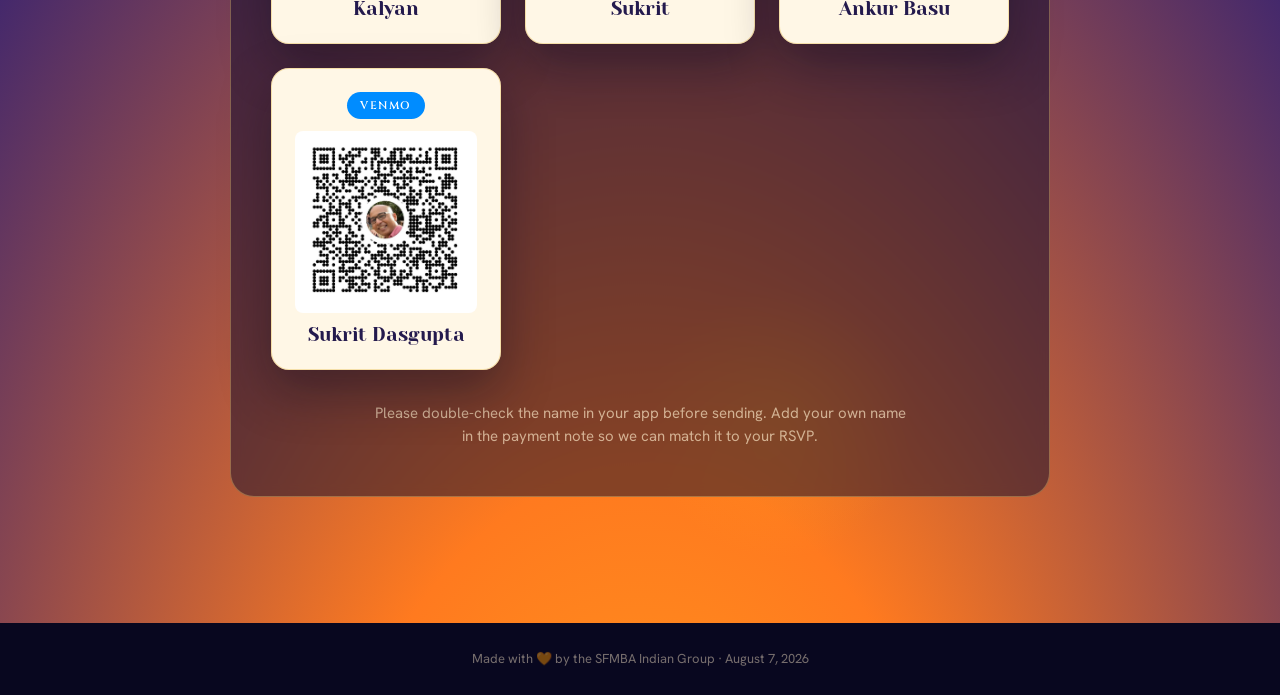
==== commit 921ff938: "Merge RSVP and Payment into one section; single Reserve & Pay button Co-Authored-By: Claude Fable 5 " ====
--- a/indian-night/index.html
+++ b/indian-night/index.html
@@ -137,10 +137,7 @@
       <svg width="24" height="16" viewBox="0 0 80 52" style="color:var(--marigold);display:block;flex:none;"><use href="#m-lotus"/></svg>
       <span style="display:block;">Indian Night</span>
     </div>
-    <div style="display:flex;align-items:center;gap:10px;">
-      <a href="#pay" class="nav-pay">💳 Pay</a>
-      <a href="#rsvp" class="nav-btn">Reserve your seat</a>
-    </div>
+    <a href="#rsvp" class="nav-btn" style="animation:ctaGlow 3.6s ease-in-out infinite;">Reserve &amp; Pay</a>
   </div>
 
   <!-- ░░ HERO ░░ -->
@@ -213,7 +210,7 @@
       <p data-reveal style="margin:14px auto 0;max-width:520px;font-size:clamp(13px,1.6vw,15px);color:rgba(253,236,203,.68);">SOs welcome. Kids eat free.</p>
 
       <div data-reveal style="display:flex;flex-wrap:wrap;align-items:center;justify-content:center;gap:14px;margin-top:clamp(28px,4vh,38px);">
-        <a href="#rsvp" class="btn-gold" style="font-size:clamp(14px,1.8vw,17px);padding:16px 34px;animation:ctaGlow 3.6s ease-in-out infinite;">Reserve your seat</a>
+        <a href="#rsvp" class="btn-gold" style="font-size:clamp(14px,1.8vw,17px);padding:16px 34px;animation:ctaGlow 3.6s ease-in-out infinite;">Reserve &amp; Pay</a>
       </div>
 
     </div>
@@ -317,6 +314,7 @@
         <div style="background:rgba(12,10,44,.36);backdrop-filter:blur(6px);border:1px solid rgba(255,216,122,.45);border-radius:14px;padding:clamp(14px,2.4vw,24px) clamp(16px,3vw,30px);min-width:clamp(64px,14vw,110px);"><div style="font-family:'Yeseva One',serif;font-size:clamp(30px,6vw,58px);line-height:1;color:var(--goldLite);font-variant-numeric:tabular-nums;" data-cd="s">--</div><div style="font-family:'Cinzel',serif;font-size:11px;letter-spacing:.14em;text-transform:uppercase;color:rgba(253,236,203,.7);margin-top:8px;">secs</div></div>
       </div>
 
+      <div data-reveal style="font-family:'Cinzel',serif;font-size:13px;letter-spacing:.32em;text-transform:uppercase;color:var(--goldLite);font-weight:500;margin-bottom:14px;">Step 1 · Your details</div>
       <div class="rsvp-card" data-reveal>
         <form id="rsvpForm" novalidate>
           <div class="f-group">
@@ -373,16 +371,11 @@
           </div>
         </div>
       </div>
-    </div>
-  </section>
-
-  <!-- ░░ PAYMENT ░░ -->
-  <section id="pay" style="position:relative;padding:clamp(72px,11vh,120px) clamp(22px,6vw,80px);background:linear-gradient(180deg,#0c0a2c,#120d38 55%,#0c0a2c);overflow:hidden;text-align:center;">
-    <div style="position:relative;z-index:2;max-width:900px;margin:0 auto;">
-      <div data-reveal style="display:flex;align-items:center;justify-content:center;gap:14px;margin-bottom:18px;color:var(--marigold);"><span style="height:1px;width:clamp(36px,10vw,70px);background:linear-gradient(90deg,transparent,currentColor);"></span><svg width="40" height="26" style="color:var(--marigold)"><use href="#m-lotus"/></svg><span style="height:1px;width:clamp(36px,10vw,70px);background:linear-gradient(90deg,currentColor,transparent);"></span></div>
-      <div data-reveal style="font-family:'Cinzel',serif;font-size:13px;letter-spacing:.32em;text-transform:uppercase;color:var(--marigold2);font-weight:500;margin-bottom:16px;">Save your plate</div>
-      <h2 data-reveal style="font-family:'Yeseva One',serif;font-weight:400;font-size:clamp(36px,6.5vw,72px);line-height:.98;margin:0;color:var(--cream);text-wrap:balance;">Payment</h2>
-      <p data-reveal style="margin:20px auto 0;max-width:560px;font-size:clamp(15px,1.9vw,17px);color:rgba(253,236,203,.78);">After you RSVP, send <strong style="color:var(--goldLite);">$60 per person</strong> (kids free) via Zelle or Venmo to any one of the organizers below. Scan the code in your bank or payment app.</p>
+      <div id="pay" data-reveal style="margin-top:clamp(48px,7vh,72px);background:rgba(12,10,44,.5);backdrop-filter:blur(6px);-webkit-backdrop-filter:blur(6px);border:1px solid rgba(255,216,122,.35);border-radius:24px;padding:clamp(28px,5vw,48px) clamp(18px,4vw,40px);">
+        <div style="display:flex;align-items:center;justify-content:center;gap:14px;margin-bottom:16px;color:var(--goldLite);"><span style="height:1px;width:clamp(36px,10vw,70px);background:linear-gradient(90deg,transparent,currentColor);"></span><svg width="40" height="26" style="color:var(--goldLite)"><use href="#m-lotus"/></svg><span style="height:1px;width:clamp(36px,10vw,70px);background:linear-gradient(90deg,currentColor,transparent);"></span></div>
+        <div style="font-family:'Cinzel',serif;font-size:13px;letter-spacing:.32em;text-transform:uppercase;color:var(--goldLite);font-weight:500;margin-bottom:14px;">Step 2 · Lock in your spot</div>
+        <h3 style="font-family:'Yeseva One',serif;font-weight:400;font-size:clamp(30px,5vw,52px);line-height:1;margin:0;color:var(--cream);">Payment</h3>
+        <p style="margin:16px auto 0;max-width:560px;font-size:clamp(15px,1.9vw,17px);color:rgba(253,236,203,.9);">Send <strong style="color:var(--goldLite);">$60 per person</strong> (kids free) via Zelle or Venmo to any one of the organizers below. Scan the code in your bank or payment app.</p>
 
       <div class="pay-grid" data-reveal>
         <div class="pay-card"><span class="pay-badge zelle">Zelle</span><img src="payments/zelle-kalyan.png" alt="Zelle QR code for Kalyan" loading="lazy"><p class="pay-name">Kalyan</p></div>
@@ -391,7 +384,8 @@
         <div class="pay-card"><span class="pay-badge venmo">Venmo</span><img src="payments/venmo-sukrit.png" alt="Venmo QR code for Sukrit Dasgupta" loading="lazy"><p class="pay-name">Sukrit Dasgupta</p></div>
       </div>
 
-      <p class="pay-note" data-reveal>Please double-check the name in your app before sending. Add your own name in the payment note so we can match it to your RSVP.</p>
+        <p class="pay-note">Please double-check the name in your app before sending. Add your own name in the payment note so we can match it to your RSVP.</p>
+      </div>
     </div>
   </section>
 
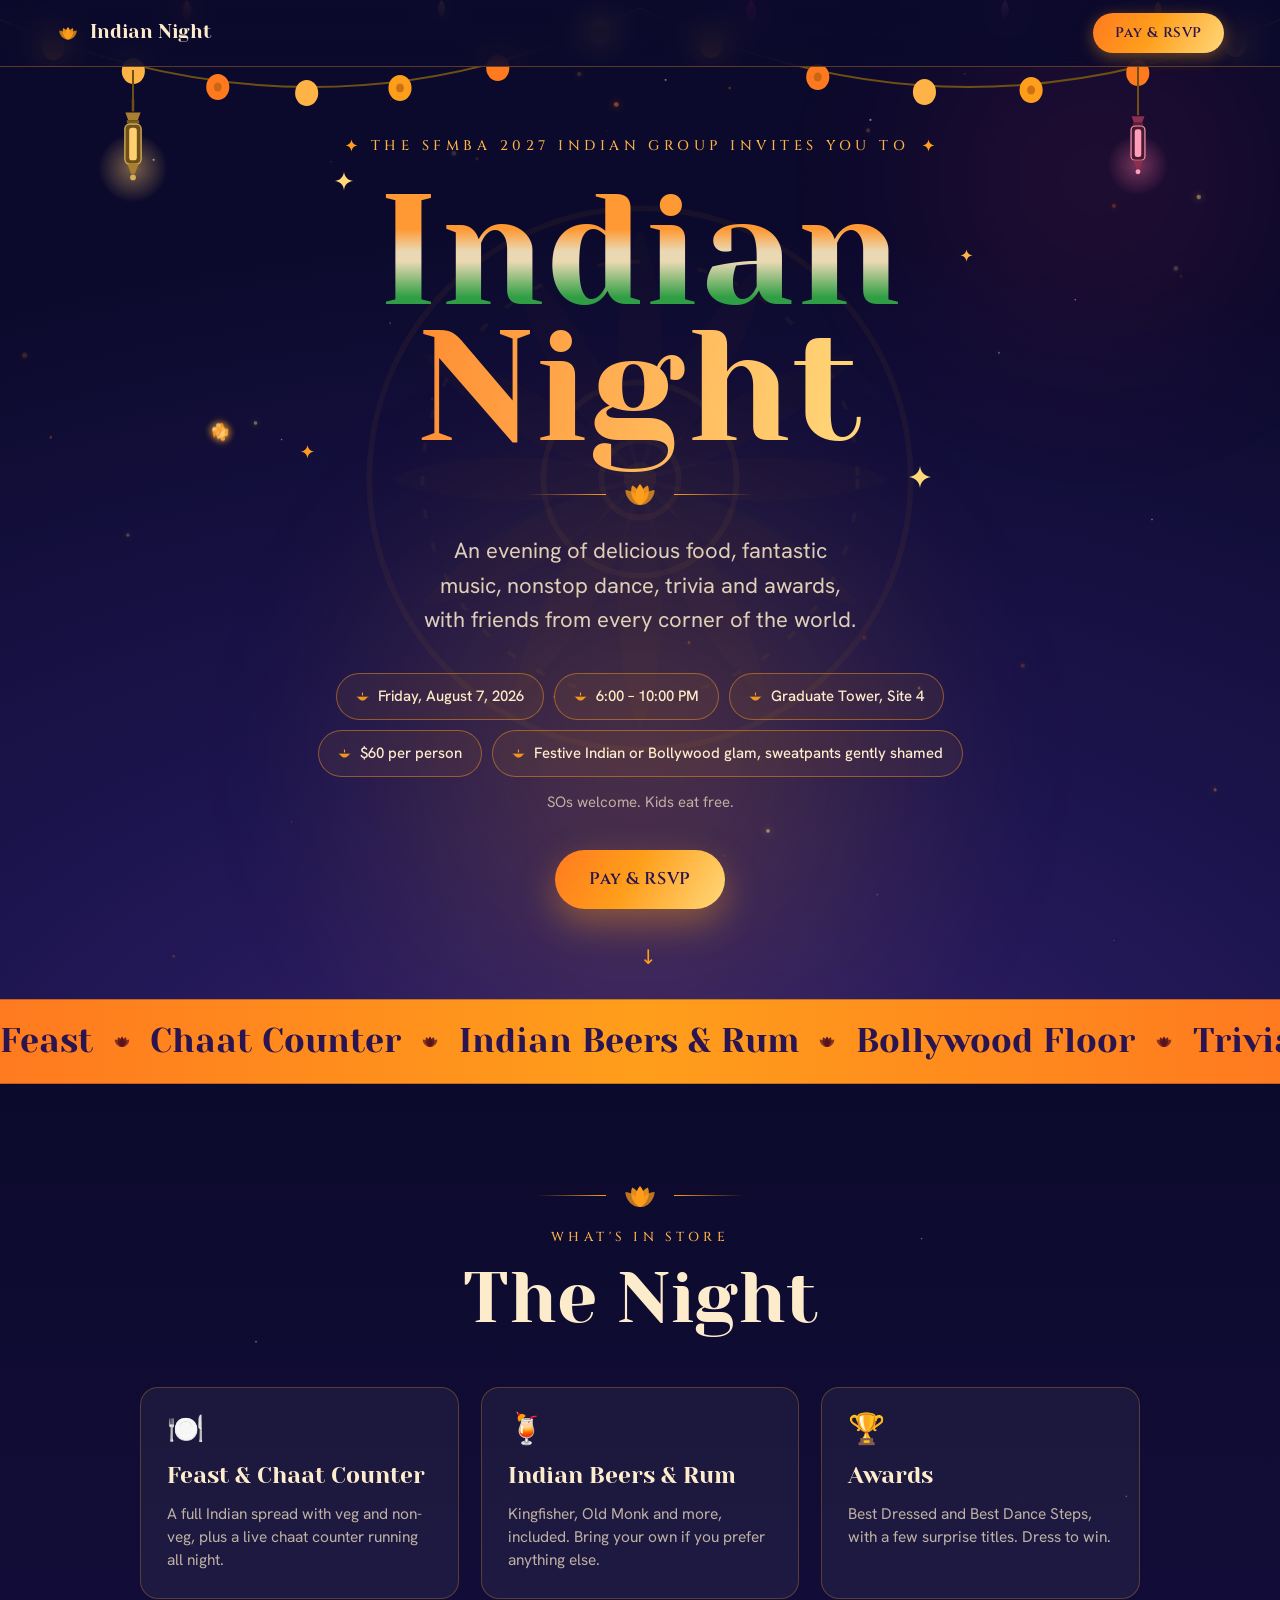
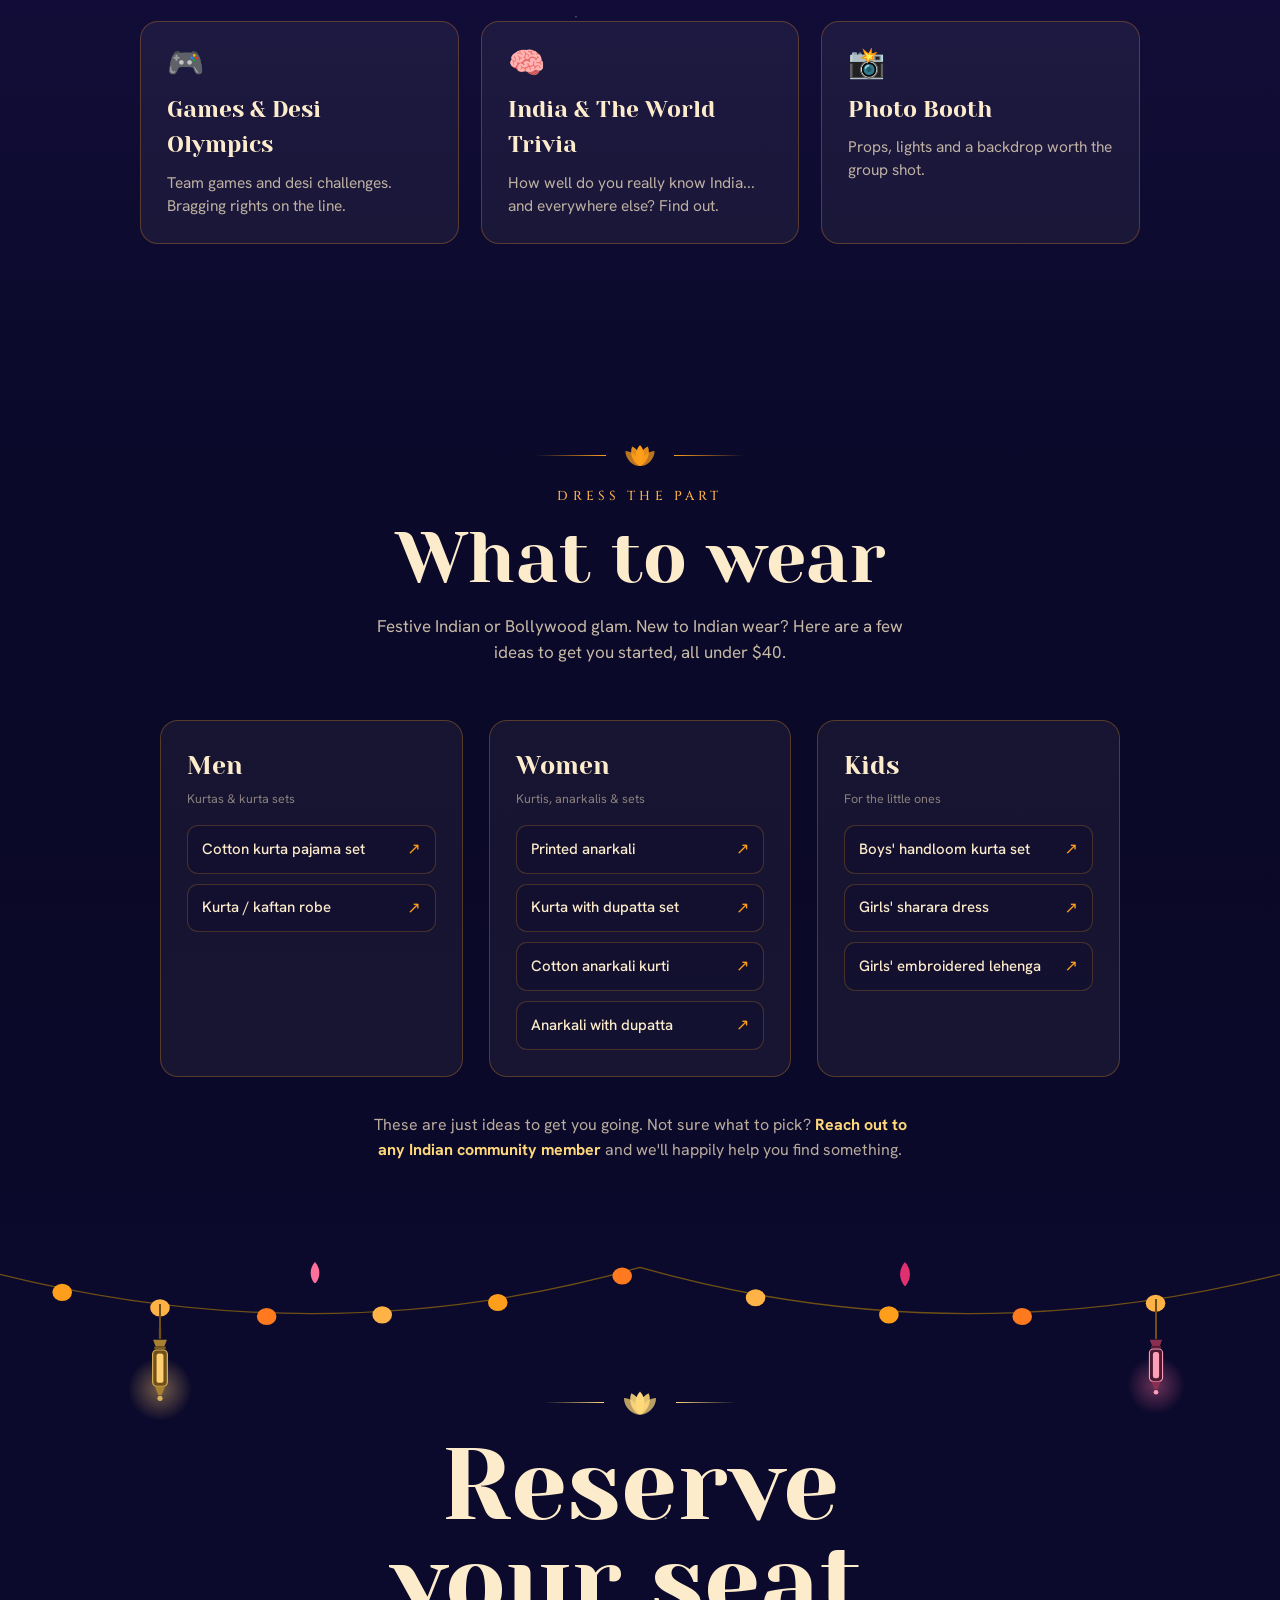
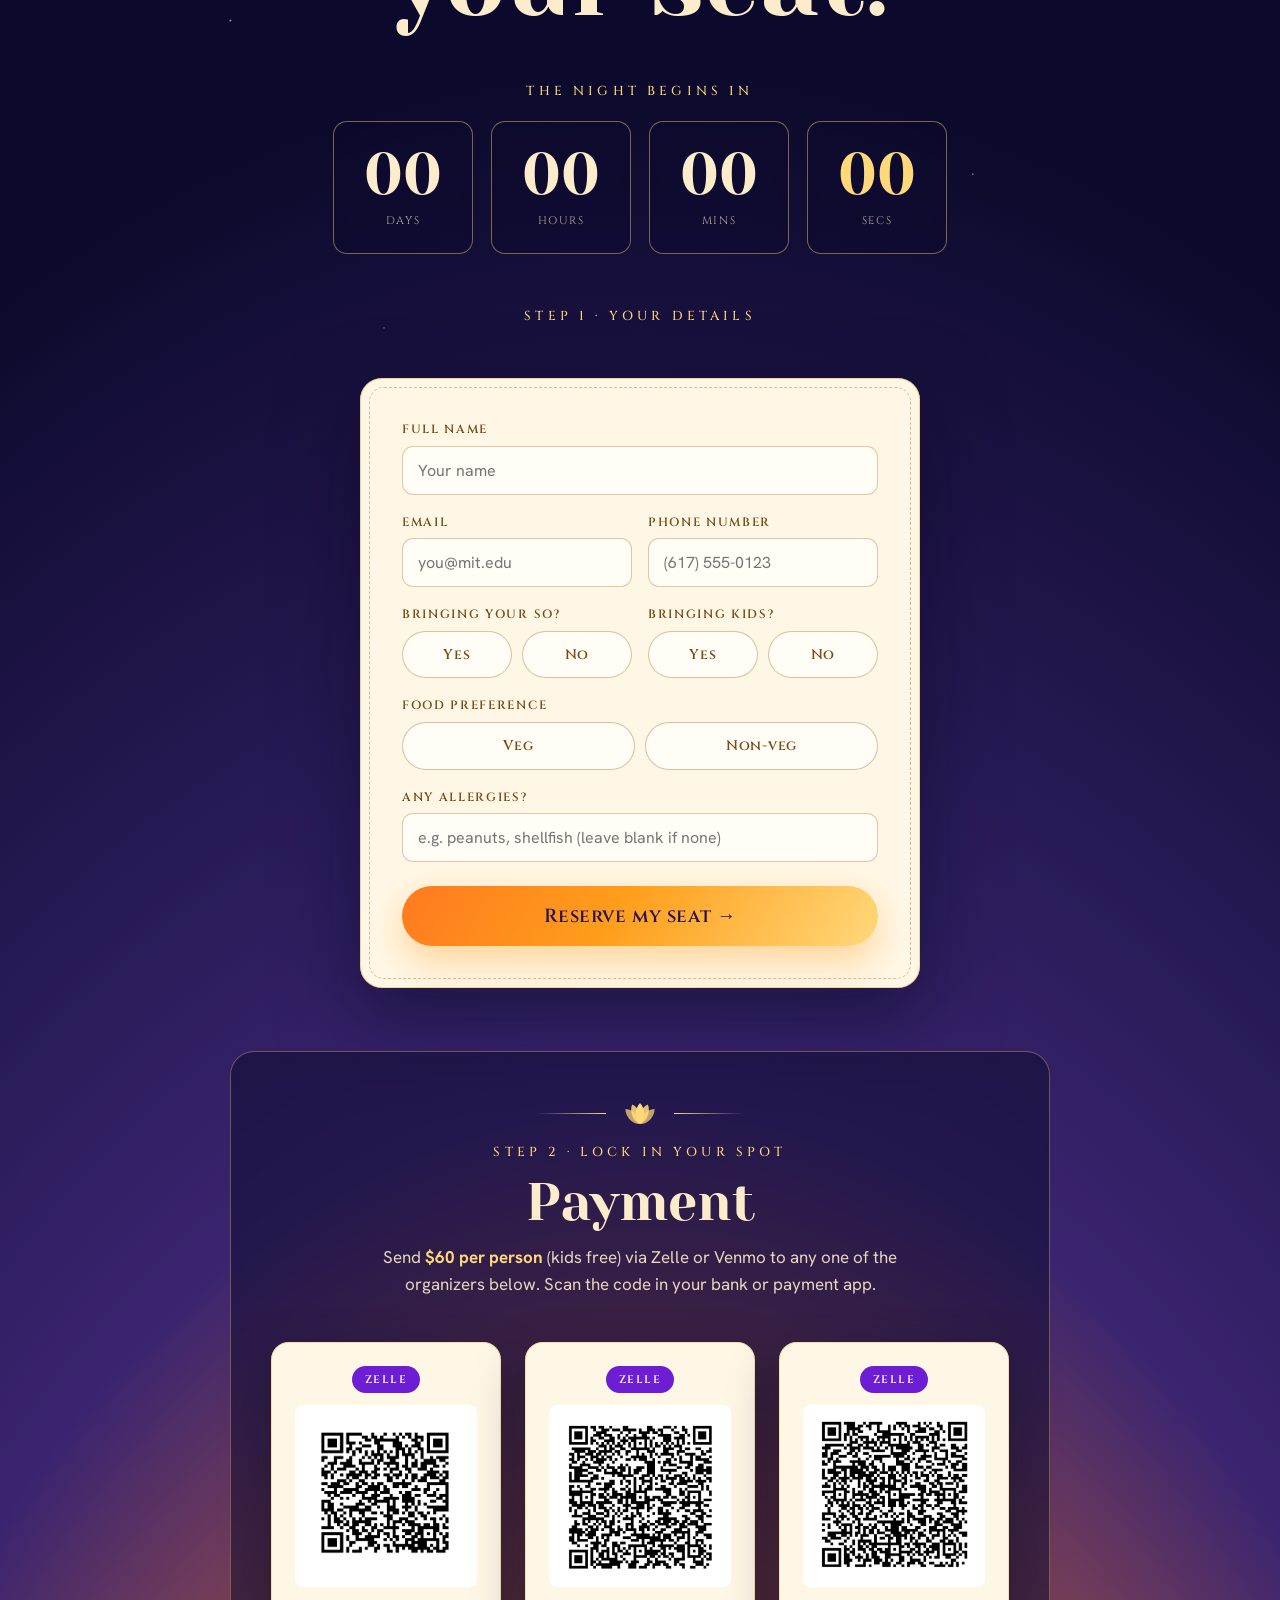
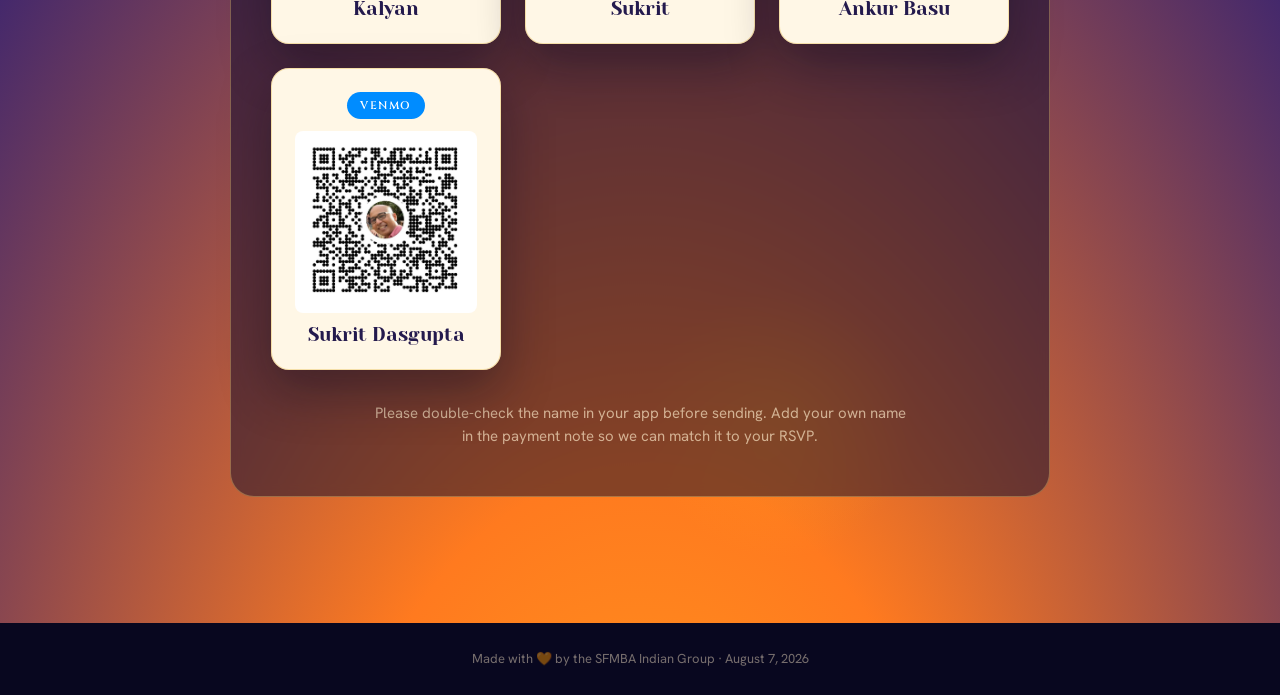
==== commit 1c60cd46: "Rename CTA to Pay & RSVP Co-Authored-By: Claude Fable 5 <noreply@anthropic.com>" ====
--- a/indian-night/index.html
+++ b/indian-night/index.html
@@ -137,7 +137,7 @@
       <svg width="24" height="16" viewBox="0 0 80 52" style="color:var(--marigold);display:block;flex:none;"><use href="#m-lotus"/></svg>
       <span style="display:block;">Indian Night</span>
     </div>
-    <a href="#rsvp" class="nav-btn" style="animation:ctaGlow 3.6s ease-in-out infinite;">Reserve &amp; Pay</a>
+    <a href="#rsvp" class="nav-btn" style="animation:ctaGlow 3.6s ease-in-out infinite;">Pay &amp; RSVP</a>
   </div>
 
   <!-- ░░ HERO ░░ -->
@@ -210,7 +210,7 @@
       <p data-reveal style="margin:14px auto 0;max-width:520px;font-size:clamp(13px,1.6vw,15px);color:rgba(253,236,203,.68);">SOs welcome. Kids eat free.</p>
 
       <div data-reveal style="display:flex;flex-wrap:wrap;align-items:center;justify-content:center;gap:14px;margin-top:clamp(28px,4vh,38px);">
-        <a href="#rsvp" class="btn-gold" style="font-size:clamp(14px,1.8vw,17px);padding:16px 34px;animation:ctaGlow 3.6s ease-in-out infinite;">Reserve &amp; Pay</a>
+        <a href="#rsvp" class="btn-gold" style="font-size:clamp(14px,1.8vw,17px);padding:16px 34px;animation:ctaGlow 3.6s ease-in-out infinite;">Pay &amp; RSVP</a>
       </div>
 
     </div>
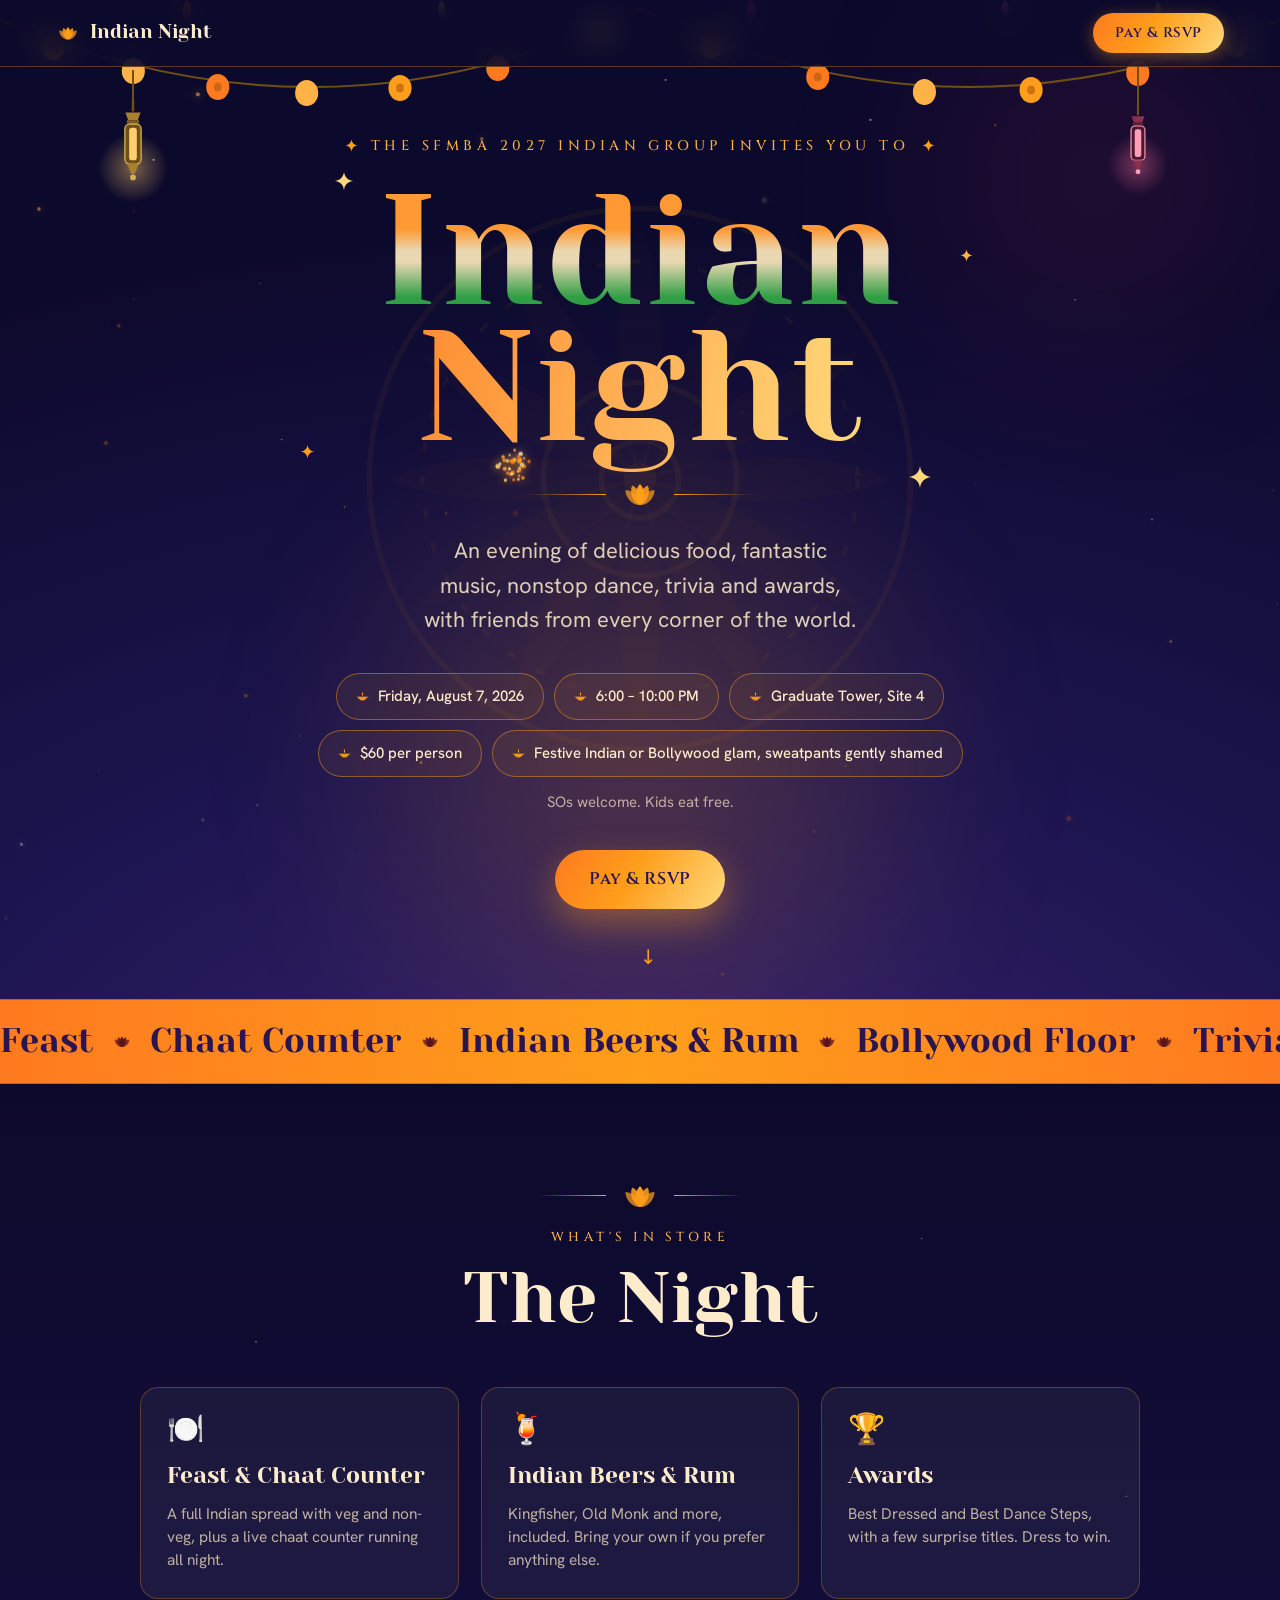
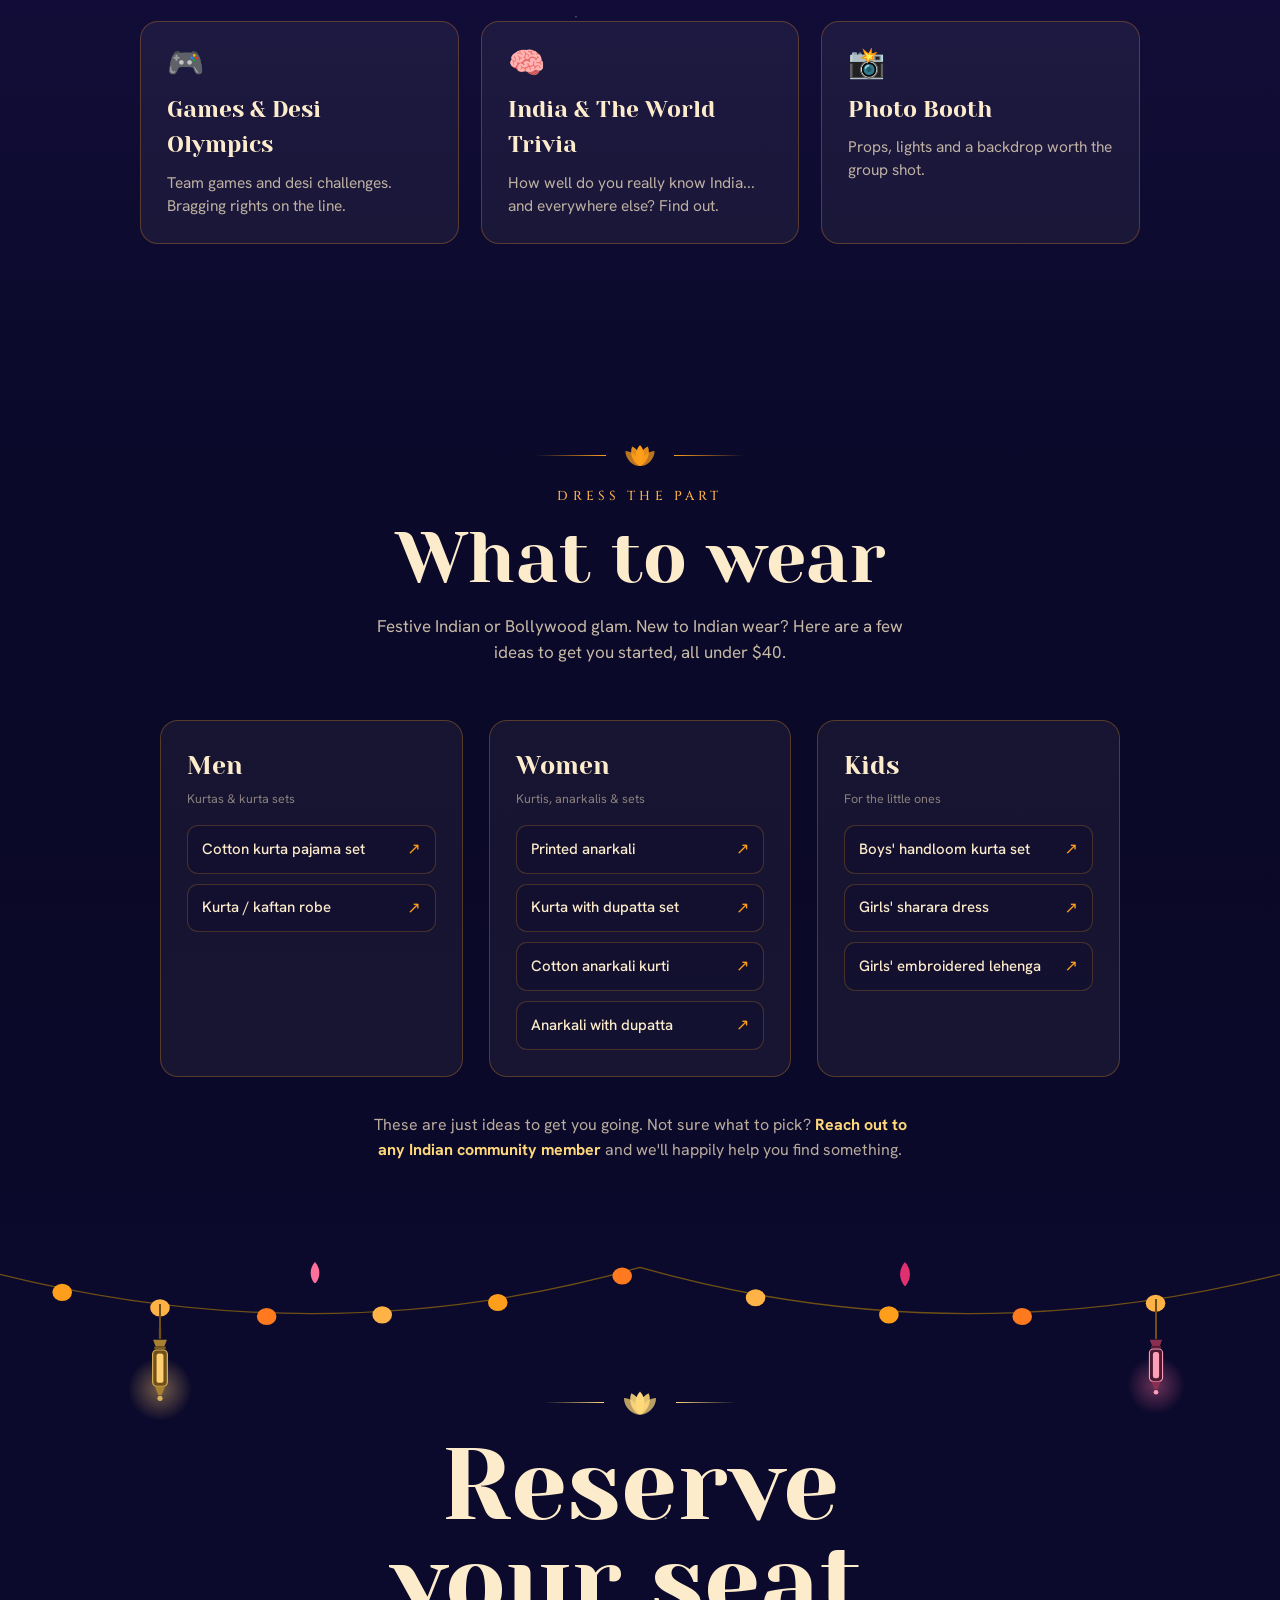
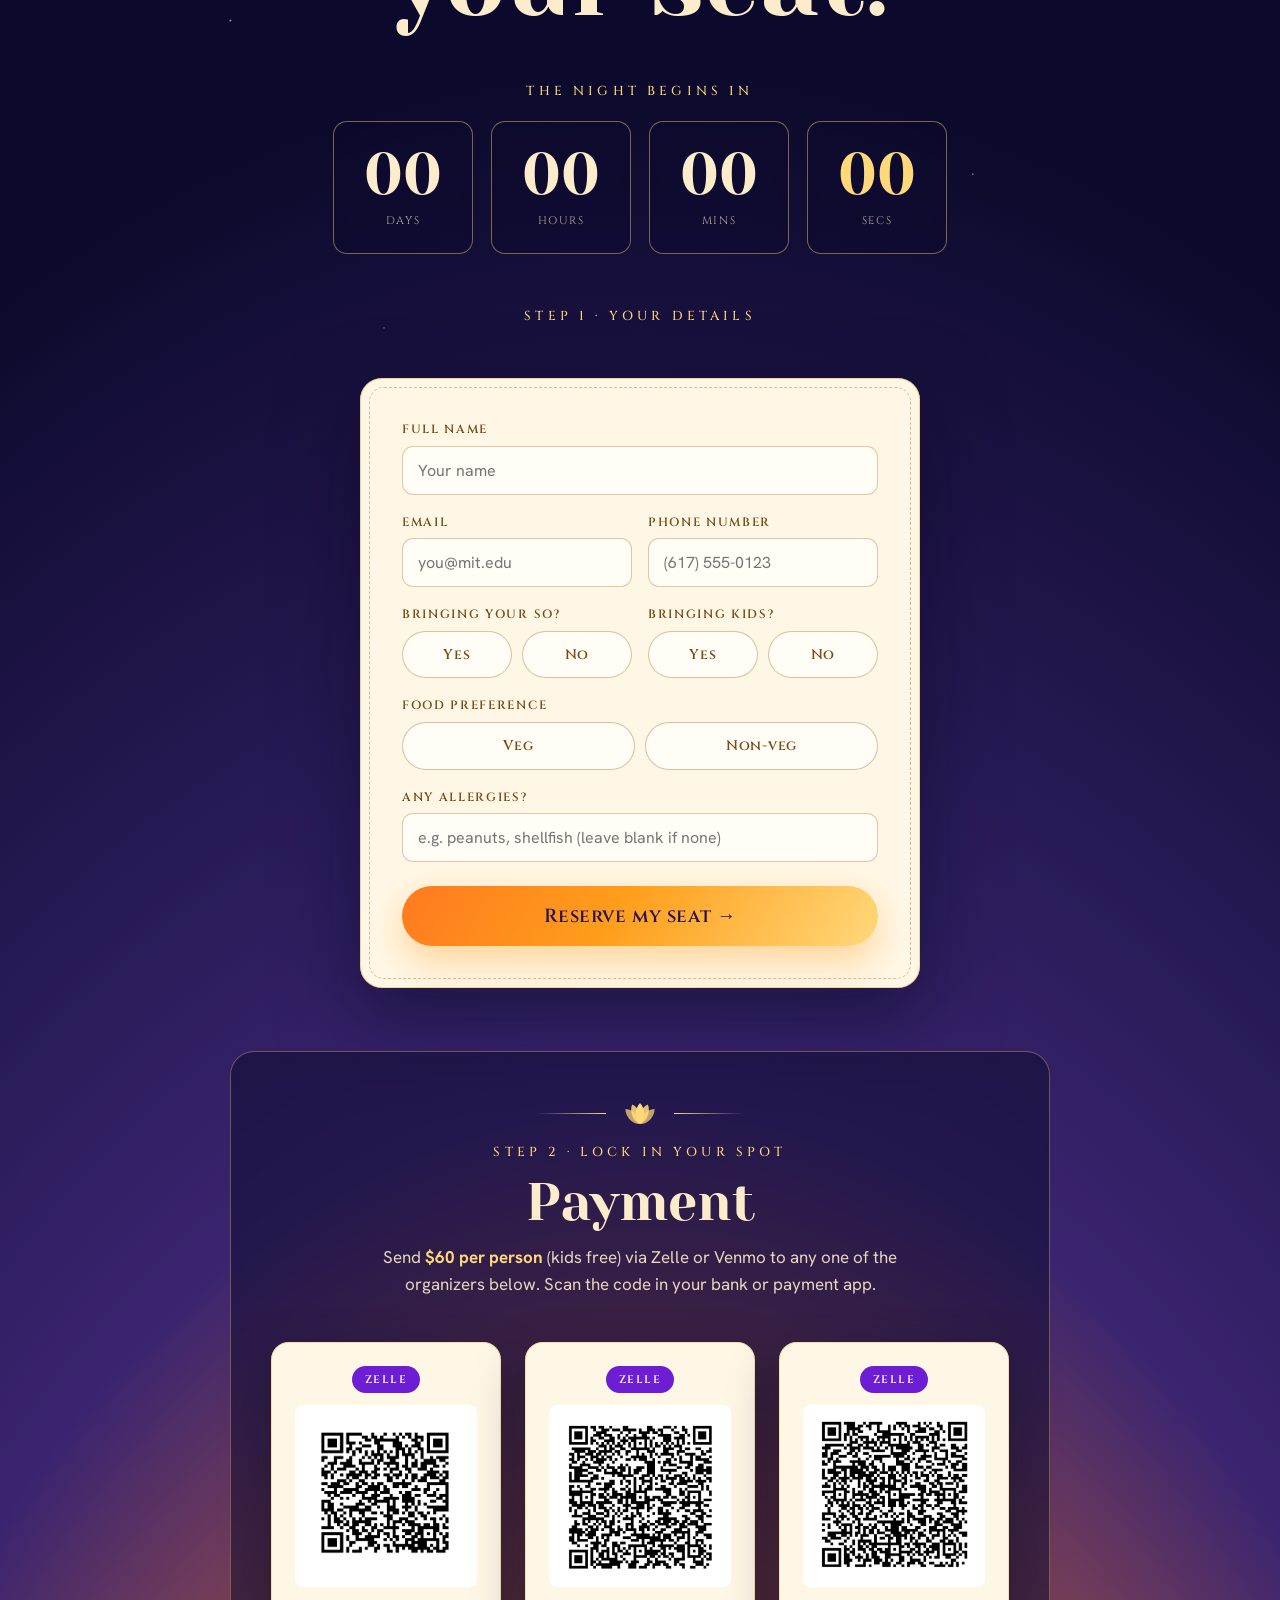
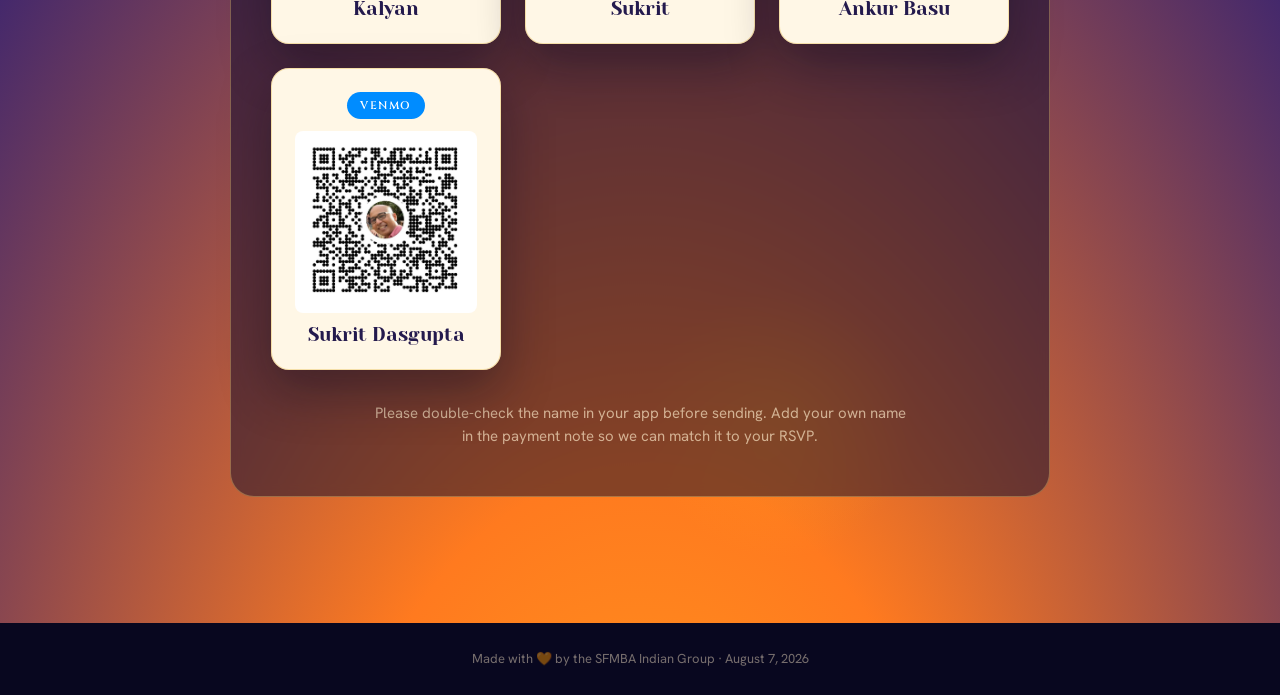
==== commit 09eaa39f: "Point Pay & RSVP buttons to payment panel Co-Authored-By: Claude Fable 5 <noreply@anthropic.com>" ====
--- a/indian-night/index.html
+++ b/indian-night/index.html
@@ -137,7 +137,7 @@
       <svg width="24" height="16" viewBox="0 0 80 52" style="color:var(--marigold);display:block;flex:none;"><use href="#m-lotus"/></svg>
       <span style="display:block;">Indian Night</span>
     </div>
-    <a href="#rsvp" class="nav-btn" style="animation:ctaGlow 3.6s ease-in-out infinite;">Pay &amp; RSVP</a>
+    <a href="#pay" class="nav-btn" style="animation:ctaGlow 3.6s ease-in-out infinite;">Pay &amp; RSVP</a>
   </div>
 
   <!-- ░░ HERO ░░ -->
@@ -210,7 +210,7 @@
       <p data-reveal style="margin:14px auto 0;max-width:520px;font-size:clamp(13px,1.6vw,15px);color:rgba(253,236,203,.68);">SOs welcome. Kids eat free.</p>
 
       <div data-reveal style="display:flex;flex-wrap:wrap;align-items:center;justify-content:center;gap:14px;margin-top:clamp(28px,4vh,38px);">
-        <a href="#rsvp" class="btn-gold" style="font-size:clamp(14px,1.8vw,17px);padding:16px 34px;animation:ctaGlow 3.6s ease-in-out infinite;">Pay &amp; RSVP</a>
+        <a href="#pay" class="btn-gold" style="font-size:clamp(14px,1.8vw,17px);padding:16px 34px;animation:ctaGlow 3.6s ease-in-out infinite;">Pay &amp; RSVP</a>
       </div>
 
     </div>
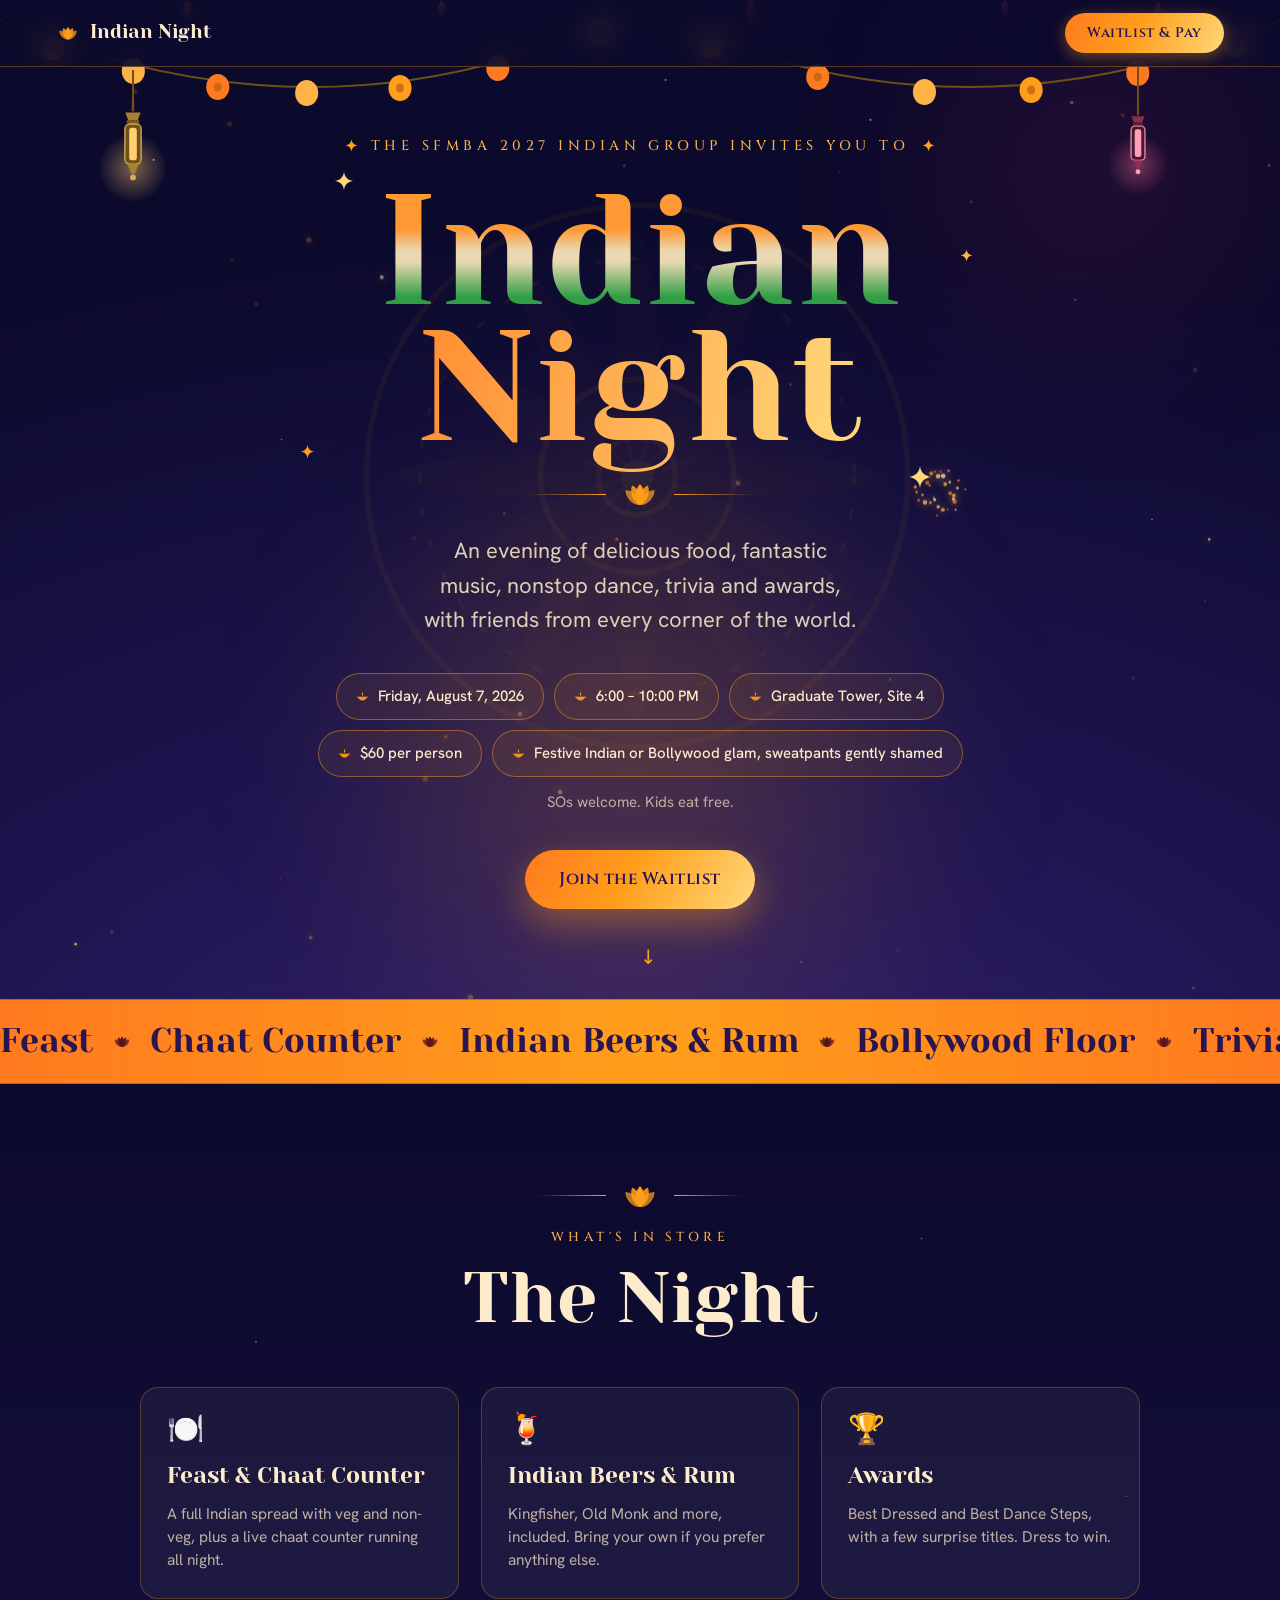
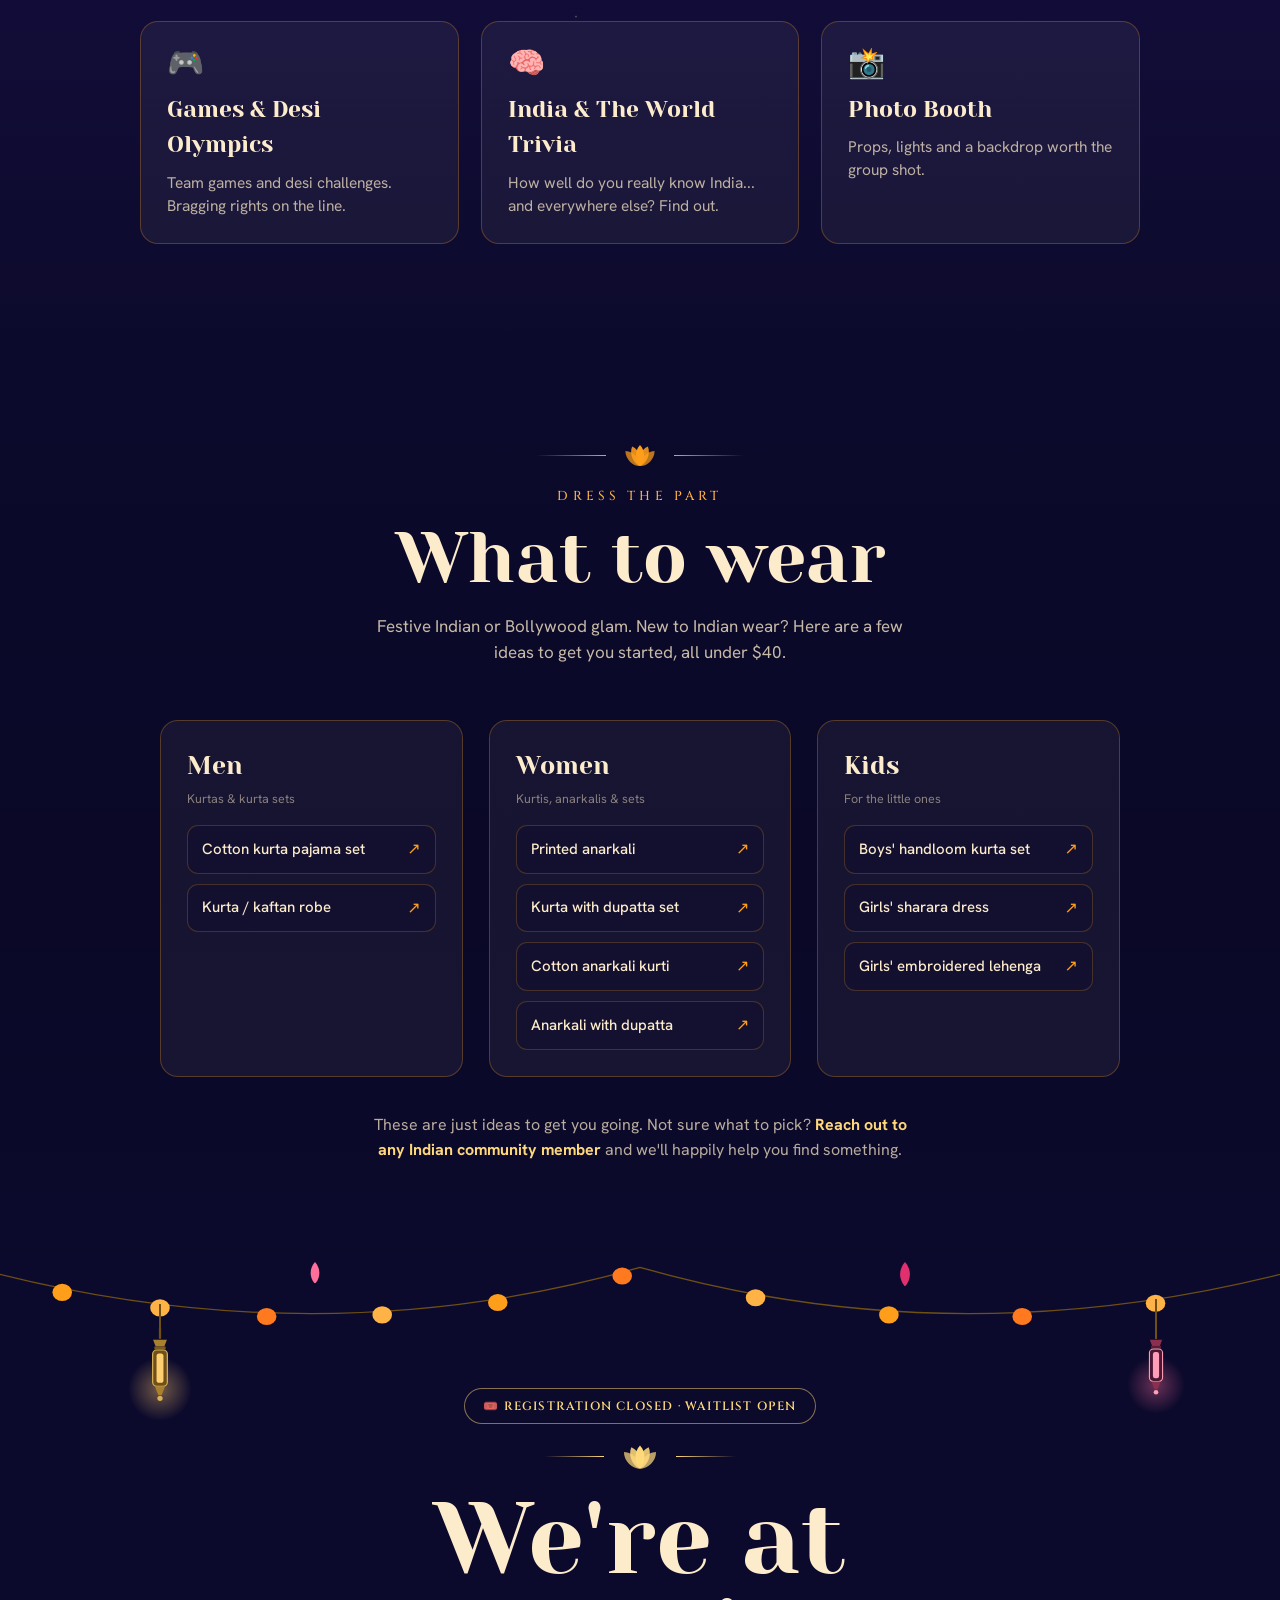
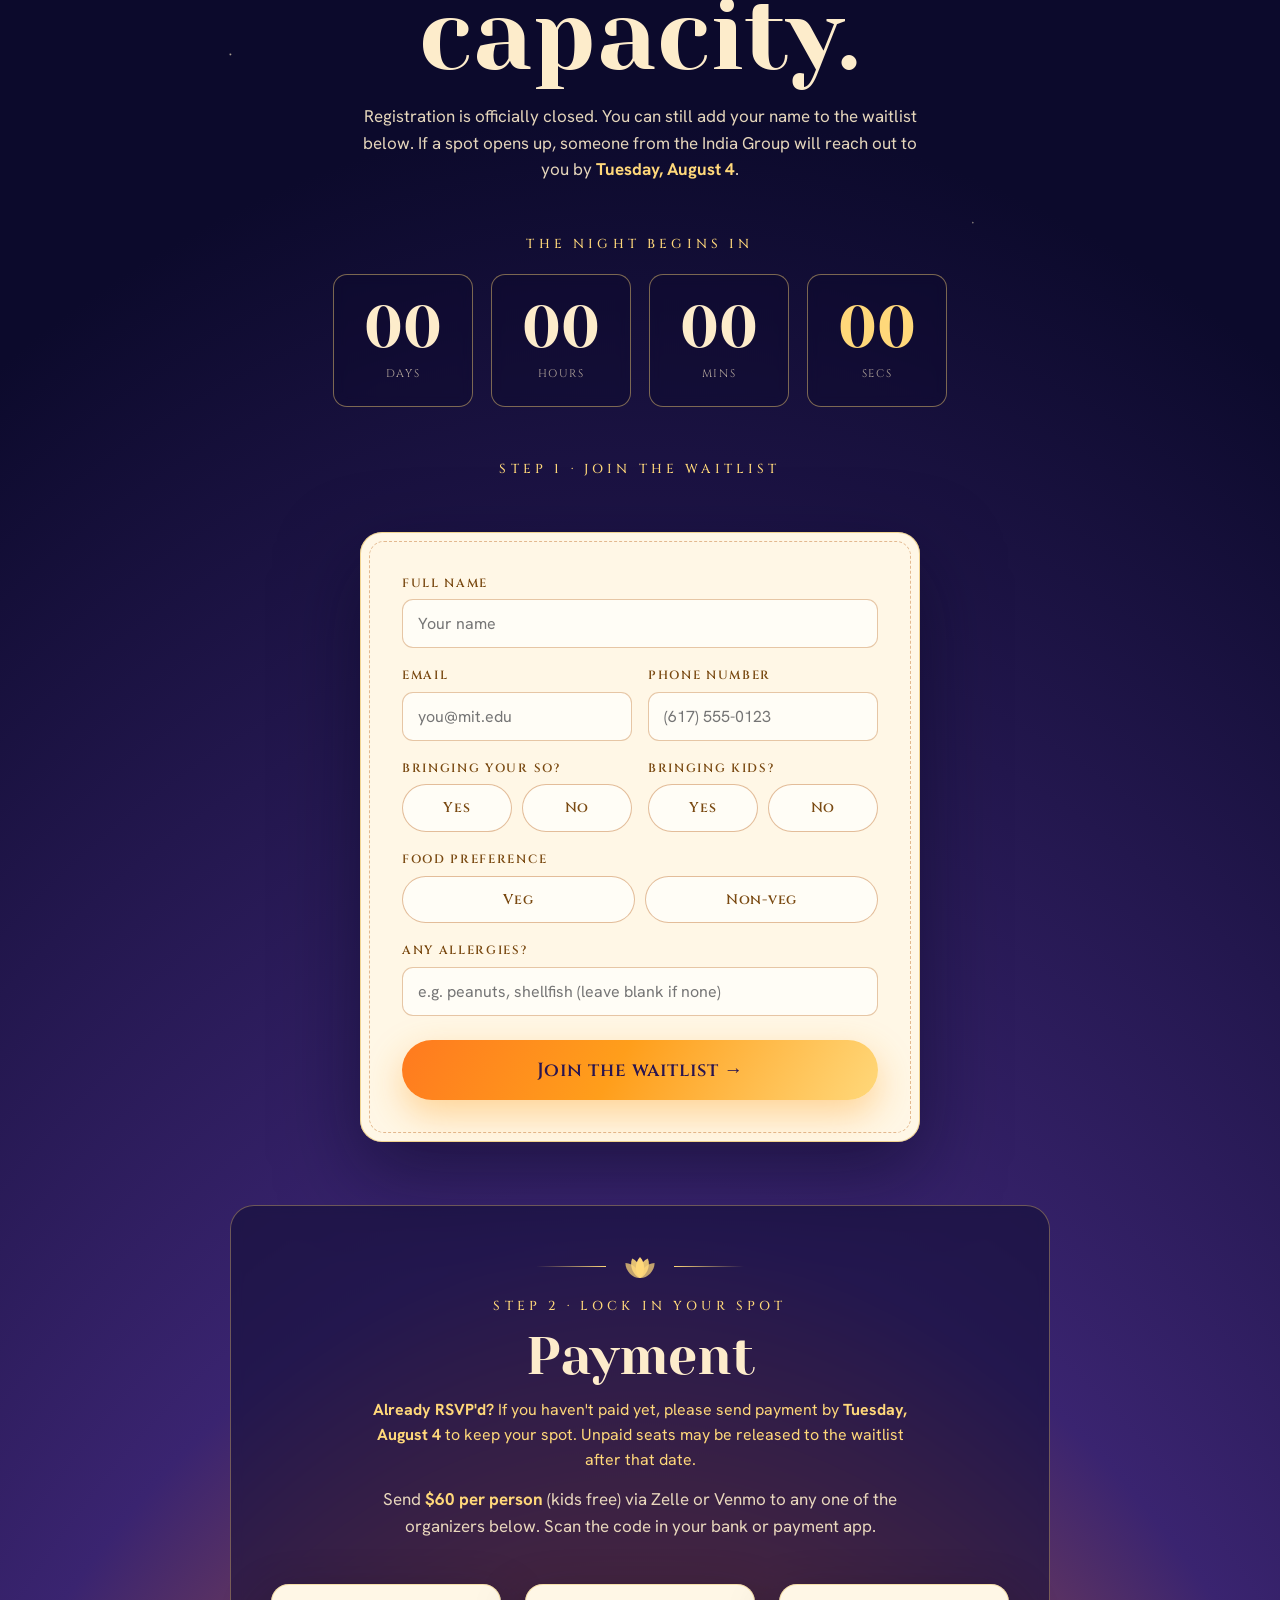
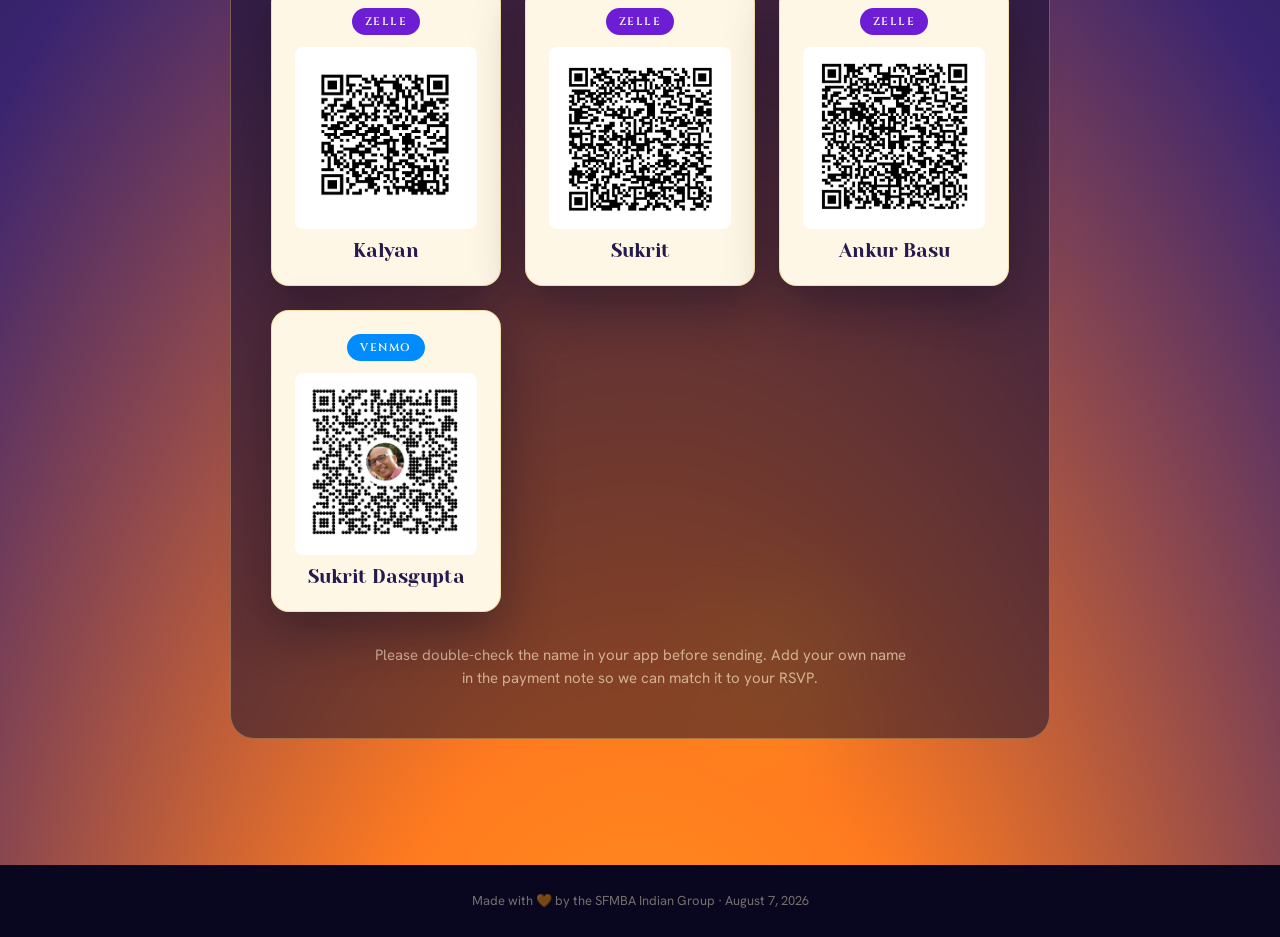
==== commit 7e2c7c8a: "Indian Night: registration closed, new RSVPs join waitlist" ====
--- a/indian-night/index.html
+++ b/indian-night/index.html
@@ -137,7 +137,7 @@
       <svg width="24" height="16" viewBox="0 0 80 52" style="color:var(--marigold);display:block;flex:none;"><use href="#m-lotus"/></svg>
       <span style="display:block;">Indian Night</span>
     </div>
-    <a href="#pay" class="nav-btn" style="animation:ctaGlow 3.6s ease-in-out infinite;">Pay &amp; RSVP</a>
+    <a href="#pay" class="nav-btn" style="animation:ctaGlow 3.6s ease-in-out infinite;">Waitlist &amp; Pay</a>
   </div>
 
   <!-- ░░ HERO ░░ -->
@@ -210,7 +210,7 @@
       <p data-reveal style="margin:14px auto 0;max-width:520px;font-size:clamp(13px,1.6vw,15px);color:rgba(253,236,203,.68);">SOs welcome. Kids eat free.</p>
 
       <div data-reveal style="display:flex;flex-wrap:wrap;align-items:center;justify-content:center;gap:14px;margin-top:clamp(28px,4vh,38px);">
-        <a href="#pay" class="btn-gold" style="font-size:clamp(14px,1.8vw,17px);padding:16px 34px;animation:ctaGlow 3.6s ease-in-out infinite;">Pay &amp; RSVP</a>
+        <a href="#pay" class="btn-gold" style="font-size:clamp(14px,1.8vw,17px);padding:16px 34px;animation:ctaGlow 3.6s ease-in-out infinite;">Join the Waitlist</a>
       </div>
 
     </div>
@@ -302,8 +302,10 @@
 
     <div style="position:relative;z-index:2;max-width:820px;margin:0 auto;">
       <div data-reveal>
+        <span style="display:inline-flex;align-items:center;gap:8px;padding:8px 18px;border-radius:999px;background:rgba(12,10,44,.4);border:1px solid rgba(255,216,122,.5);font-family:'Cinzel',serif;font-weight:600;font-size:12px;letter-spacing:.1em;text-transform:uppercase;color:var(--goldLite);margin-bottom:18px;">🎟️ Registration closed · Waitlist open</span>
         <div style="display:flex;align-items:center;justify-content:center;gap:14px;margin-bottom:20px;color:var(--goldLite);"><span style="height:1px;width:60px;background:linear-gradient(90deg,transparent,currentColor);"></span><svg width="44" height="29" style="color:var(--goldLite)"><use href="#m-lotus"/></svg><span style="height:1px;width:60px;background:linear-gradient(90deg,currentColor,transparent);"></span></div>
-        <h2 style="font-family:'Yeseva One',serif;font-weight:400;font-size:clamp(42px,8vw,100px);line-height:.96;margin:0;color:var(--cream);text-wrap:balance;">Reserve your seat.</h2>
+        <h2 style="font-family:'Yeseva One',serif;font-weight:400;font-size:clamp(42px,8vw,100px);line-height:.96;margin:0;color:var(--cream);text-wrap:balance;">We're at capacity.</h2>
+        <p style="margin:20px auto 0;max-width:560px;font-size:clamp(15px,1.9vw,17px);color:rgba(253,236,203,.9);">Registration is officially closed. You can still add your name to the waitlist below. If a spot opens up, someone from the India Group will reach out to you by <strong style="color:var(--goldLite);">Tuesday, August 4</strong>.</p>
       </div>
 
       <div data-reveal style="margin-top:clamp(34px,6vh,52px);font-family:'Cinzel',serif;font-size:13px;letter-spacing:.32em;text-transform:uppercase;color:var(--goldLite);font-weight:500;">The night begins in</div>
@@ -314,7 +316,7 @@
         <div style="background:rgba(12,10,44,.36);backdrop-filter:blur(6px);border:1px solid rgba(255,216,122,.45);border-radius:14px;padding:clamp(14px,2.4vw,24px) clamp(16px,3vw,30px);min-width:clamp(64px,14vw,110px);"><div style="font-family:'Yeseva One',serif;font-size:clamp(30px,6vw,58px);line-height:1;color:var(--goldLite);font-variant-numeric:tabular-nums;" data-cd="s">--</div><div style="font-family:'Cinzel',serif;font-size:11px;letter-spacing:.14em;text-transform:uppercase;color:rgba(253,236,203,.7);margin-top:8px;">secs</div></div>
       </div>
 
-      <div data-reveal style="font-family:'Cinzel',serif;font-size:13px;letter-spacing:.32em;text-transform:uppercase;color:var(--goldLite);font-weight:500;margin-bottom:14px;">Step 1 · Your details</div>
+      <div data-reveal style="font-family:'Cinzel',serif;font-size:13px;letter-spacing:.32em;text-transform:uppercase;color:var(--goldLite);font-weight:500;margin-bottom:14px;">Step 1 · Join the waitlist</div>
       <div class="rsvp-card" data-reveal>
         <form id="rsvpForm" novalidate>
           <div class="f-group">
@@ -358,13 +360,13 @@
             <label class="f-label" for="fAllergies">Any allergies?</label>
             <input class="f-input" id="fAllergies" name="allergies" type="text" placeholder="e.g. peanuts, shellfish (leave blank if none)">
           </div>
-          <button type="submit" class="btn-gold rsvp-submit" id="rsvpBtn">Reserve my seat →</button>
+          <button type="submit" class="btn-gold rsvp-submit" id="rsvpBtn">Join the waitlist →</button>
           <p class="rsvp-error" id="rsvpError">Something went wrong. Please try again, or ping the organizers.</p>
         </form>
         <div class="rsvp-success" id="rsvpSuccess">
           <svg width="52" height="34" viewBox="0 0 80 52" style="color:var(--marigold)"><use href="#m-lotus"/></svg>
-          <h3>You're on the list<span id="successName"></span>!</h3>
-          <p>Your seat is reserved. Warm up those Bollywood moves. 🪔</p>
+          <h3>You're on the waitlist<span id="successName"></span>!</h3>
+          <p>Thanks! We've got your details. If a spot opens up, a member of the India Group will reach out to you by Tuesday, August 4.</p>
           <div style="display:flex;gap:10px;justify-content:center;flex-wrap:wrap;margin-top:22px;">
             <a class="cal-btn" href="https://calendar.google.com/calendar/render?action=TEMPLATE&amp;text=Indian%20Night%20%C2%B7%20SFMBA&amp;dates=20260807T180000/20260807T220000&amp;ctz=America/New_York&amp;details=An%20evening%20of%20good%20food%2C%20music%20and%20dance%20with%20the%20SFMBA%20Indian%20Group.&amp;location=Graduate%20Tower%2C%20Site%204" target="_blank" rel="noopener">📅 Google Calendar</a>
             <a class="cal-btn" id="icsBtn" href="#">📥 Apple / Outlook (.ics)</a>
@@ -375,7 +377,8 @@
         <div style="display:flex;align-items:center;justify-content:center;gap:14px;margin-bottom:16px;color:var(--goldLite);"><span style="height:1px;width:clamp(36px,10vw,70px);background:linear-gradient(90deg,transparent,currentColor);"></span><svg width="40" height="26" style="color:var(--goldLite)"><use href="#m-lotus"/></svg><span style="height:1px;width:clamp(36px,10vw,70px);background:linear-gradient(90deg,currentColor,transparent);"></span></div>
         <div style="font-family:'Cinzel',serif;font-size:13px;letter-spacing:.32em;text-transform:uppercase;color:var(--goldLite);font-weight:500;margin-bottom:14px;">Step 2 · Lock in your spot</div>
         <h3 style="font-family:'Yeseva One',serif;font-weight:400;font-size:clamp(30px,5vw,52px);line-height:1;margin:0;color:var(--cream);">Payment</h3>
-        <p style="margin:16px auto 0;max-width:560px;font-size:clamp(15px,1.9vw,17px);color:rgba(253,236,203,.9);">Send <strong style="color:var(--goldLite);">$60 per person</strong> (kids free) via Zelle or Venmo to any one of the organizers below. Scan the code in your bank or payment app.</p>
+        <p style="margin:16px auto 0;max-width:560px;font-size:clamp(14px,1.8vw,16px);color:var(--goldLite);"><strong>Already RSVP'd?</strong> If you haven't paid yet, please send payment by <strong>Tuesday, August 4</strong> to keep your spot. Unpaid seats may be released to the waitlist after that date.</p>
+        <p style="margin:14px auto 0;max-width:560px;font-size:clamp(15px,1.9vw,17px);color:rgba(253,236,203,.9);">Send <strong style="color:var(--goldLite);">$60 per person</strong> (kids free) via Zelle or Venmo to any one of the organizers below. Scan the code in your bank or payment app.</p>
 
       <div class="pay-grid" data-reveal>
         <div class="pay-card"><span class="pay-badge zelle">Zelle</span><img src="payments/zelle-kalyan.png" alt="Zelle QR code for Kalyan" loading="lazy"><p class="pay-name">Kalyan</p></div>
@@ -604,7 +607,7 @@
     const data = new FormData(form);
     const name = data.get('name');
     btn.disabled = true;
-    btn.textContent = 'Reserving…';
+    btn.textContent = 'Adding you…';
 
     try {
       if (!RSVP_ENDPOINT) throw new Error('RSVP endpoint not configured');
@@ -616,7 +619,7 @@
       console.error('RSVP submit failed:', err);
       errEl.style.display = 'block';
       btn.disabled = false;
-      btn.textContent = 'Reserve my seat →';
+      btn.textContent = 'Join the waitlist →';
     }
   });
 
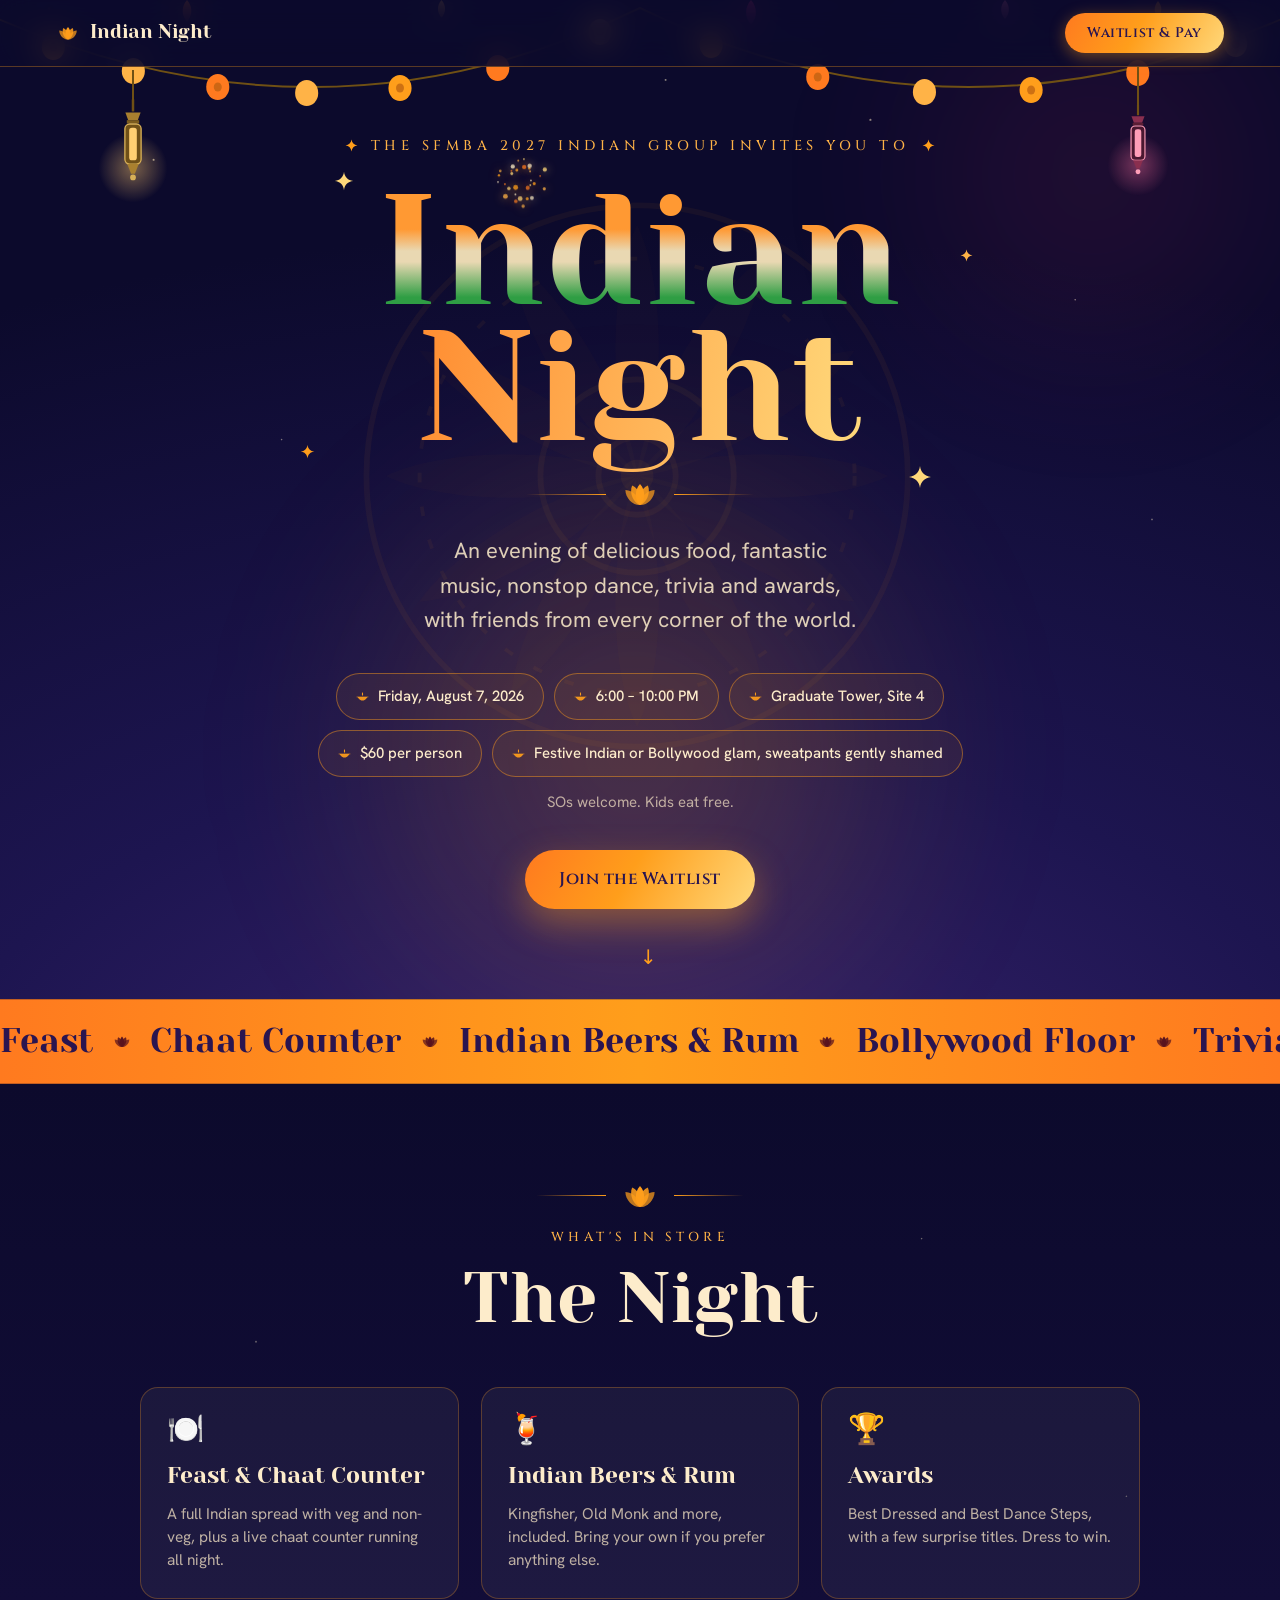
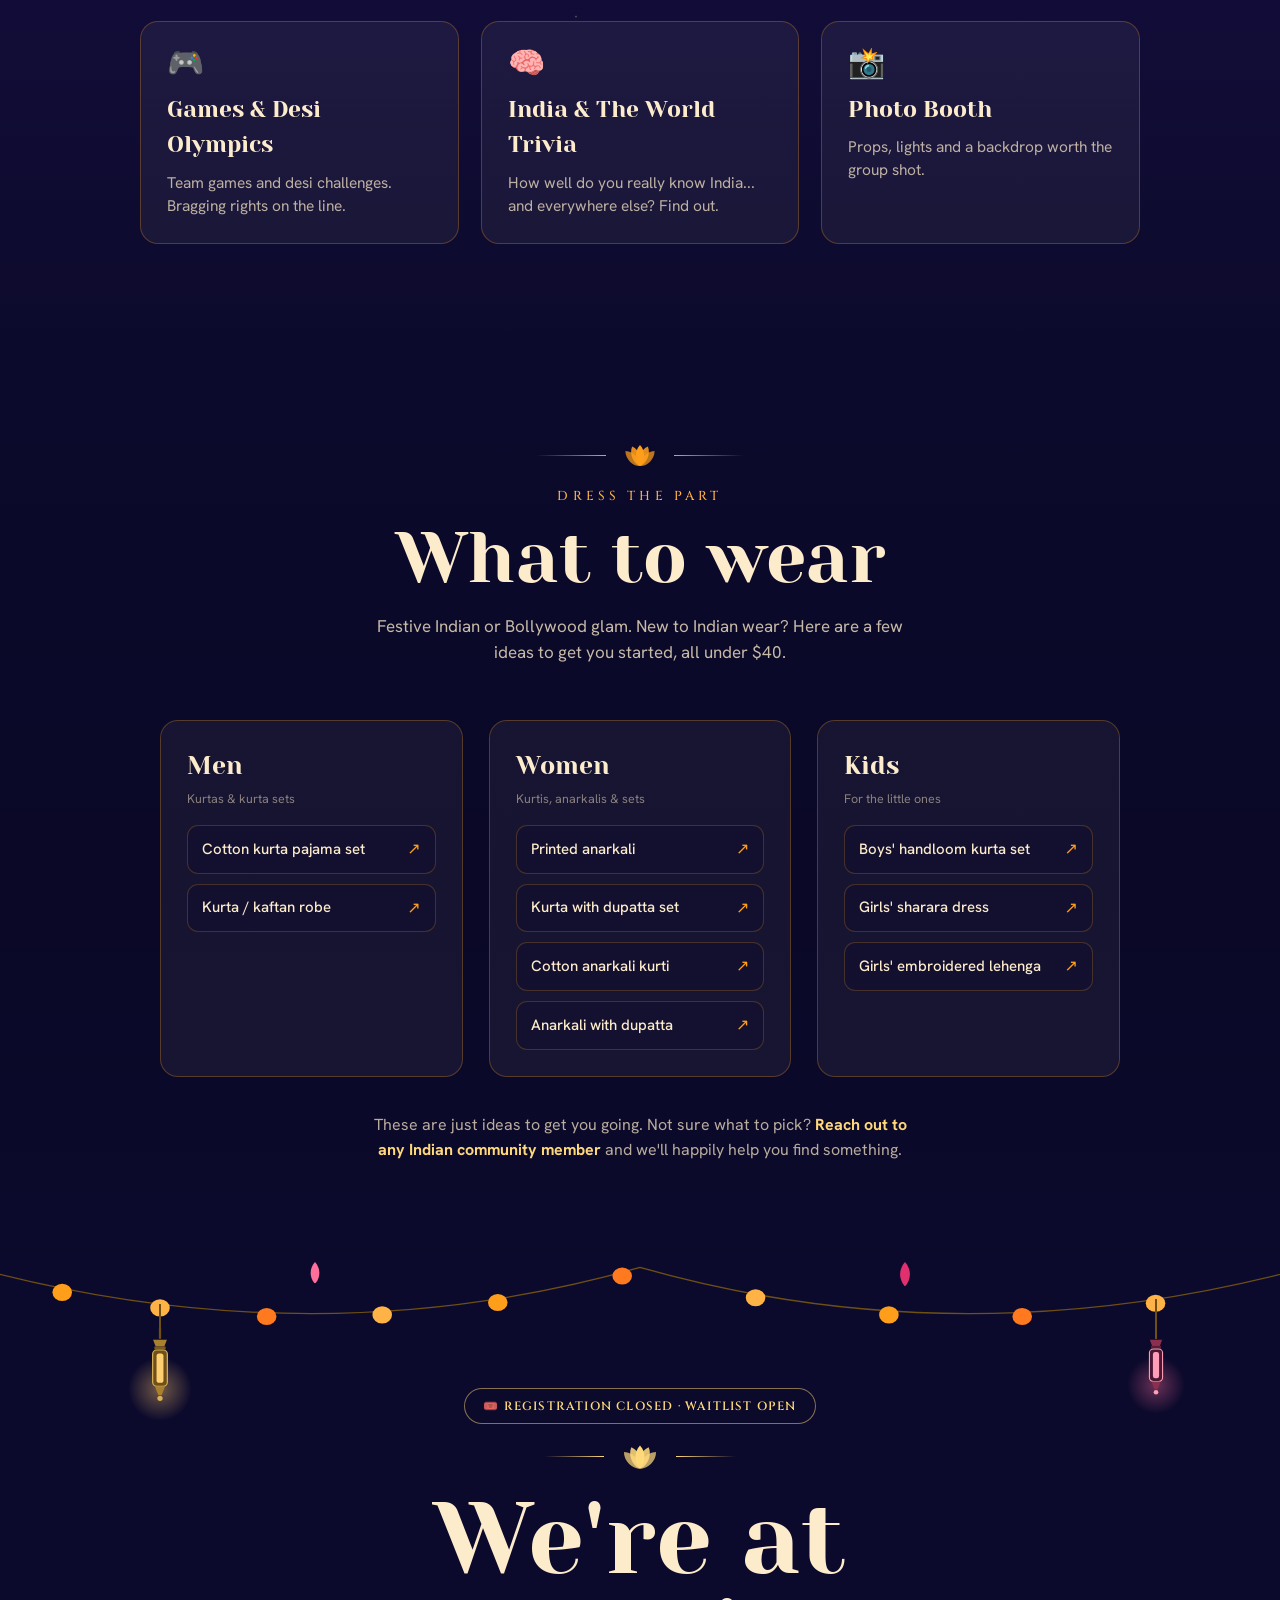
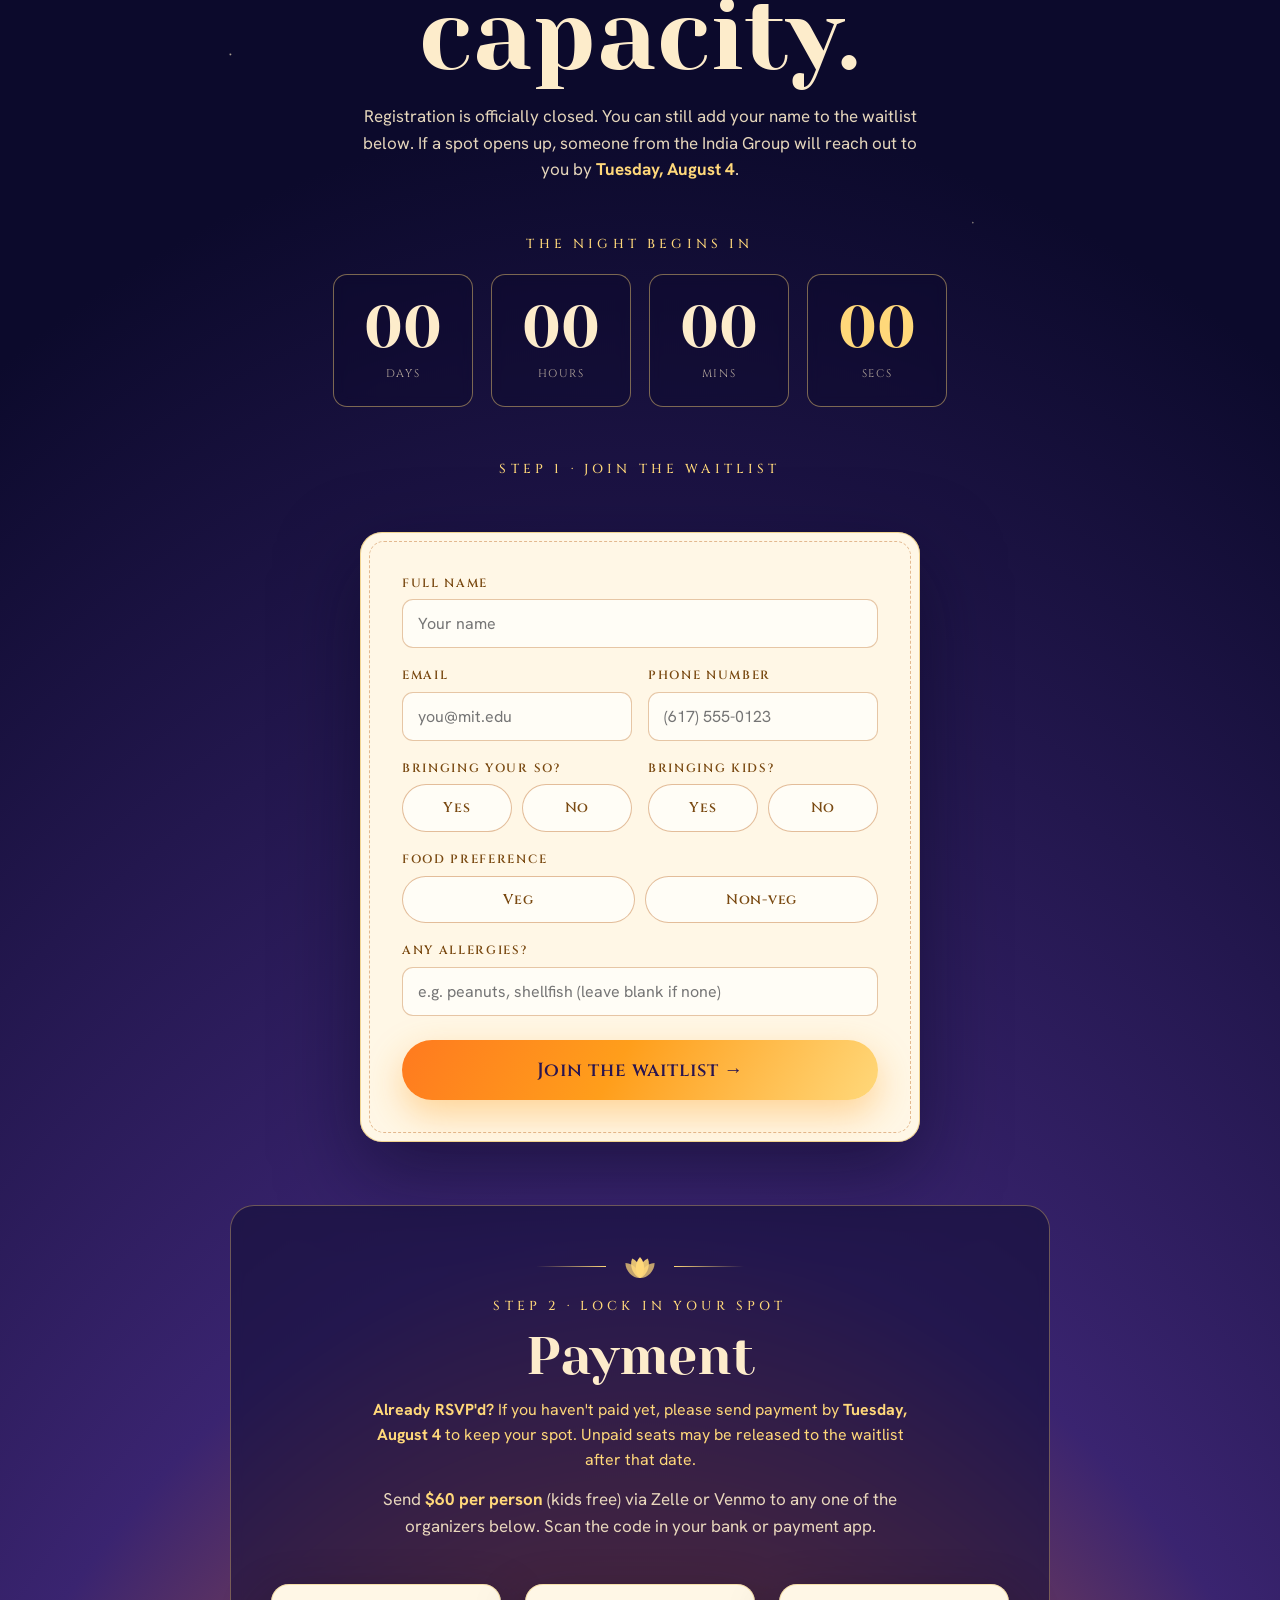
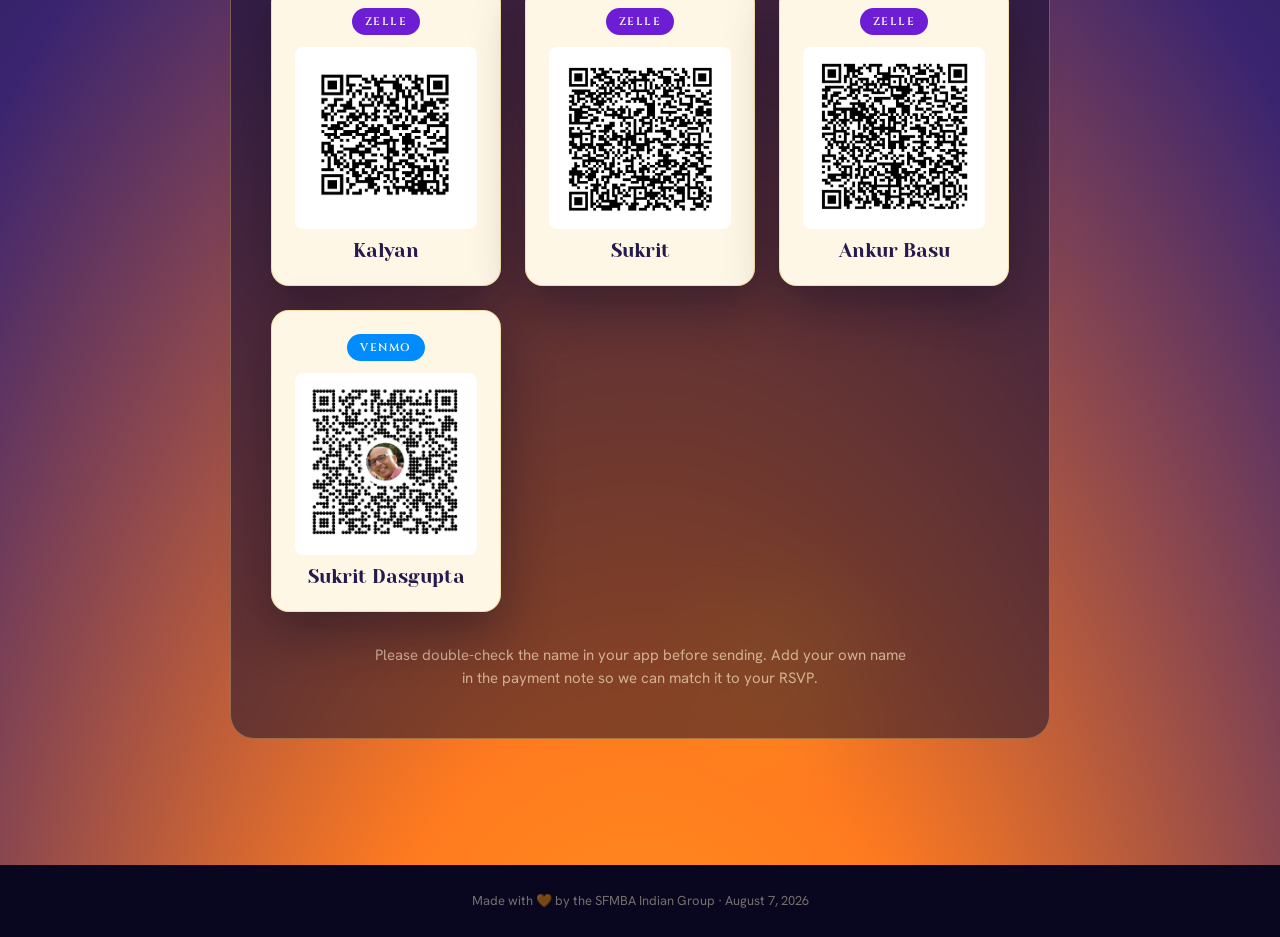
==== commit d671191e: "Indian Night: fix returning-guest RSVP status — only new signups show waitlist" ====
--- a/indian-night/index.html
+++ b/indian-night/index.html
@@ -365,9 +365,9 @@
         </form>
         <div class="rsvp-success" id="rsvpSuccess">
           <svg width="52" height="34" viewBox="0 0 80 52" style="color:var(--marigold)"><use href="#m-lotus"/></svg>
-          <h3>You're on the waitlist<span id="successName"></span>!</h3>
-          <p>Thanks! We've got your details. If a spot opens up, a member of the India Group will reach out to you by Tuesday, August 4.</p>
-          <div style="display:flex;gap:10px;justify-content:center;flex-wrap:wrap;margin-top:22px;">
+          <h3><span id="successTitle">You're on the waitlist</span><span id="successName"></span>!</h3>
+          <p id="successMsg">Thanks! We've got your details. If a spot opens up, a member of the India Group will reach out to you by Tuesday, August 4.</p>
+          <div id="calButtons" style="display:flex;gap:10px;justify-content:center;flex-wrap:wrap;margin-top:22px;">
             <a class="cal-btn" href="https://calendar.google.com/calendar/render?action=TEMPLATE&amp;text=Indian%20Night%20%C2%B7%20SFMBA&amp;dates=20260807T180000/20260807T220000&amp;ctz=America/New_York&amp;details=An%20evening%20of%20good%20food%2C%20music%20and%20dance%20with%20the%20SFMBA%20Indian%20Group.&amp;location=Graduate%20Tower%2C%20Site%204" target="_blank" rel="noopener">📅 Google Calendar</a>
             <a class="cal-btn" id="icsBtn" href="#">📥 Apple / Outlook (.ics)</a>
           </div>
@@ -551,11 +551,28 @@
   const errEl = document.getElementById('rsvpError');
   const successEl = document.getElementById('rsvpSuccess');
   const nameSpan = document.getElementById('successName');
-
-  const showSuccess = (name) => {
+  const titleSpan = document.getElementById('successTitle');
+  const msgEl = document.getElementById('successMsg');
+  const calButtons = document.getElementById('calButtons');
+
+  // Registration closed at this moment — anyone who RSVP'd before it is a
+  // confirmed guest; anyone after (including all future submissions) is on
+  // the waitlist. Keeps returning visitors' saved state correct either way.
+  const WAITLIST_CUTOFF = new Date('2026-08-01T17:20:11-04:00').getTime();
+
+  const showSuccess = (name, status) => {
     form.style.display = 'none';
     successEl.style.display = 'block';
     if (name) nameSpan.textContent = ', ' + name.trim().split(/\s+/)[0];
+    if (status === 'confirmed') {
+      titleSpan.textContent = "You're on the list";
+      msgEl.textContent = 'Your seat is reserved. Warm up those Bollywood moves. 🪔';
+      calButtons.style.display = 'flex';
+    } else {
+      titleSpan.textContent = "You're on the waitlist";
+      msgEl.textContent = "Thanks! We've got your details. If a spot opens up, a member of the India Group will reach out to you by Tuesday, August 4.";
+      calButtons.style.display = 'none';
+    }
   };
 
   // phone format check: optional +, 10 to 15 digits, common separators allowed
@@ -592,10 +609,14 @@
     setTimeout(() => URL.revokeObjectURL(url), 1000);
   });
 
-  // returning guest? show success state again
+  // returning guest? show success state again, matching their original status
   try {
     const prev = localStorage.getItem('indianNightRSVP');
-    if (prev) showSuccess(JSON.parse(prev).name || '');
+    if (prev) {
+      const parsed = JSON.parse(prev);
+      const status = parsed.status || (parsed.at && parsed.at < WAITLIST_CUTOFF ? 'confirmed' : 'waitlist');
+      showSuccess(parsed.name || '', status);
+    }
   } catch (e) { /* private mode etc. */ }
 
   form.addEventListener('submit', async (e) => {
@@ -613,8 +634,8 @@
       if (!RSVP_ENDPOINT) throw new Error('RSVP endpoint not configured');
       const res = await fetch(RSVP_ENDPOINT, { method: 'POST', body: data });
       if (!res.ok) throw new Error('HTTP ' + res.status);
-      try { localStorage.setItem('indianNightRSVP', JSON.stringify({ name, at: Date.now() })); } catch (e2) {}
-      showSuccess(name);
+      try { localStorage.setItem('indianNightRSVP', JSON.stringify({ name, at: Date.now(), status: 'waitlist' })); } catch (e2) {}
+      showSuccess(name, 'waitlist');
     } catch (err) {
       console.error('RSVP submit failed:', err);
       errEl.style.display = 'block';
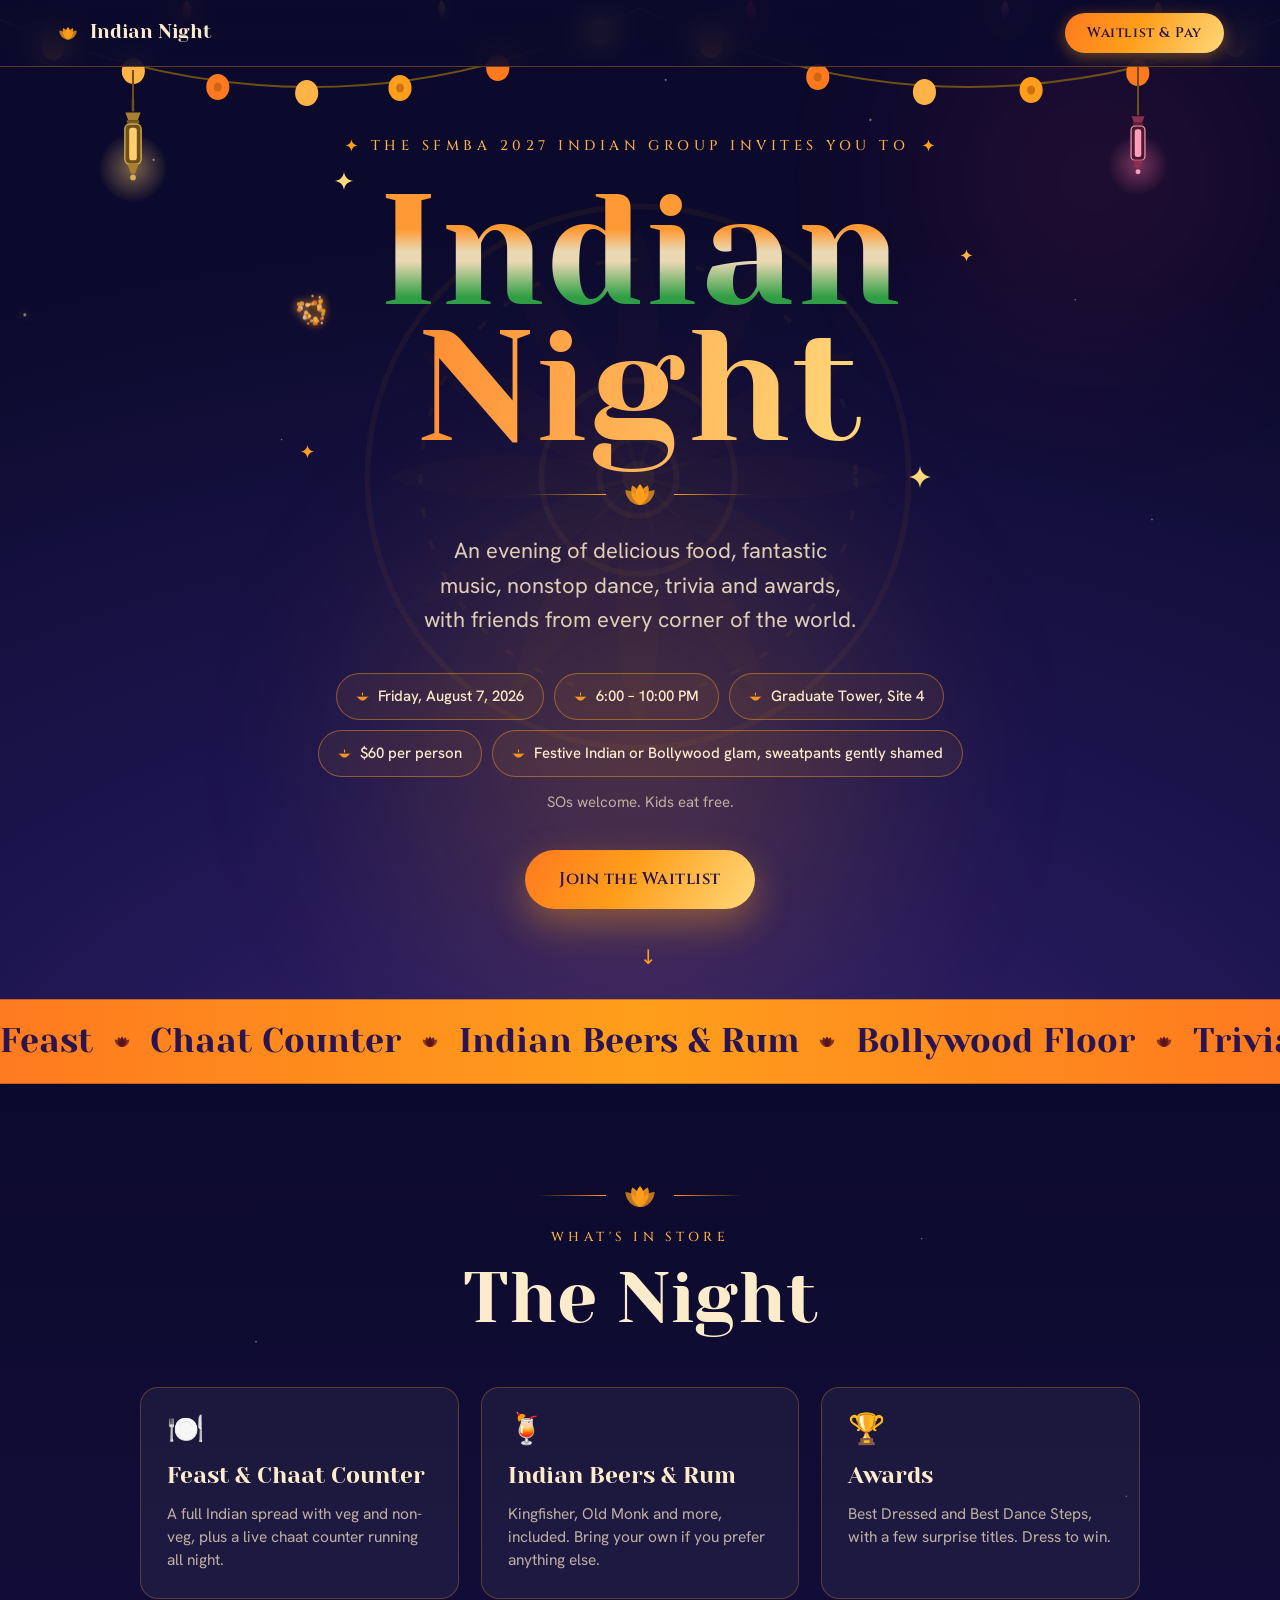
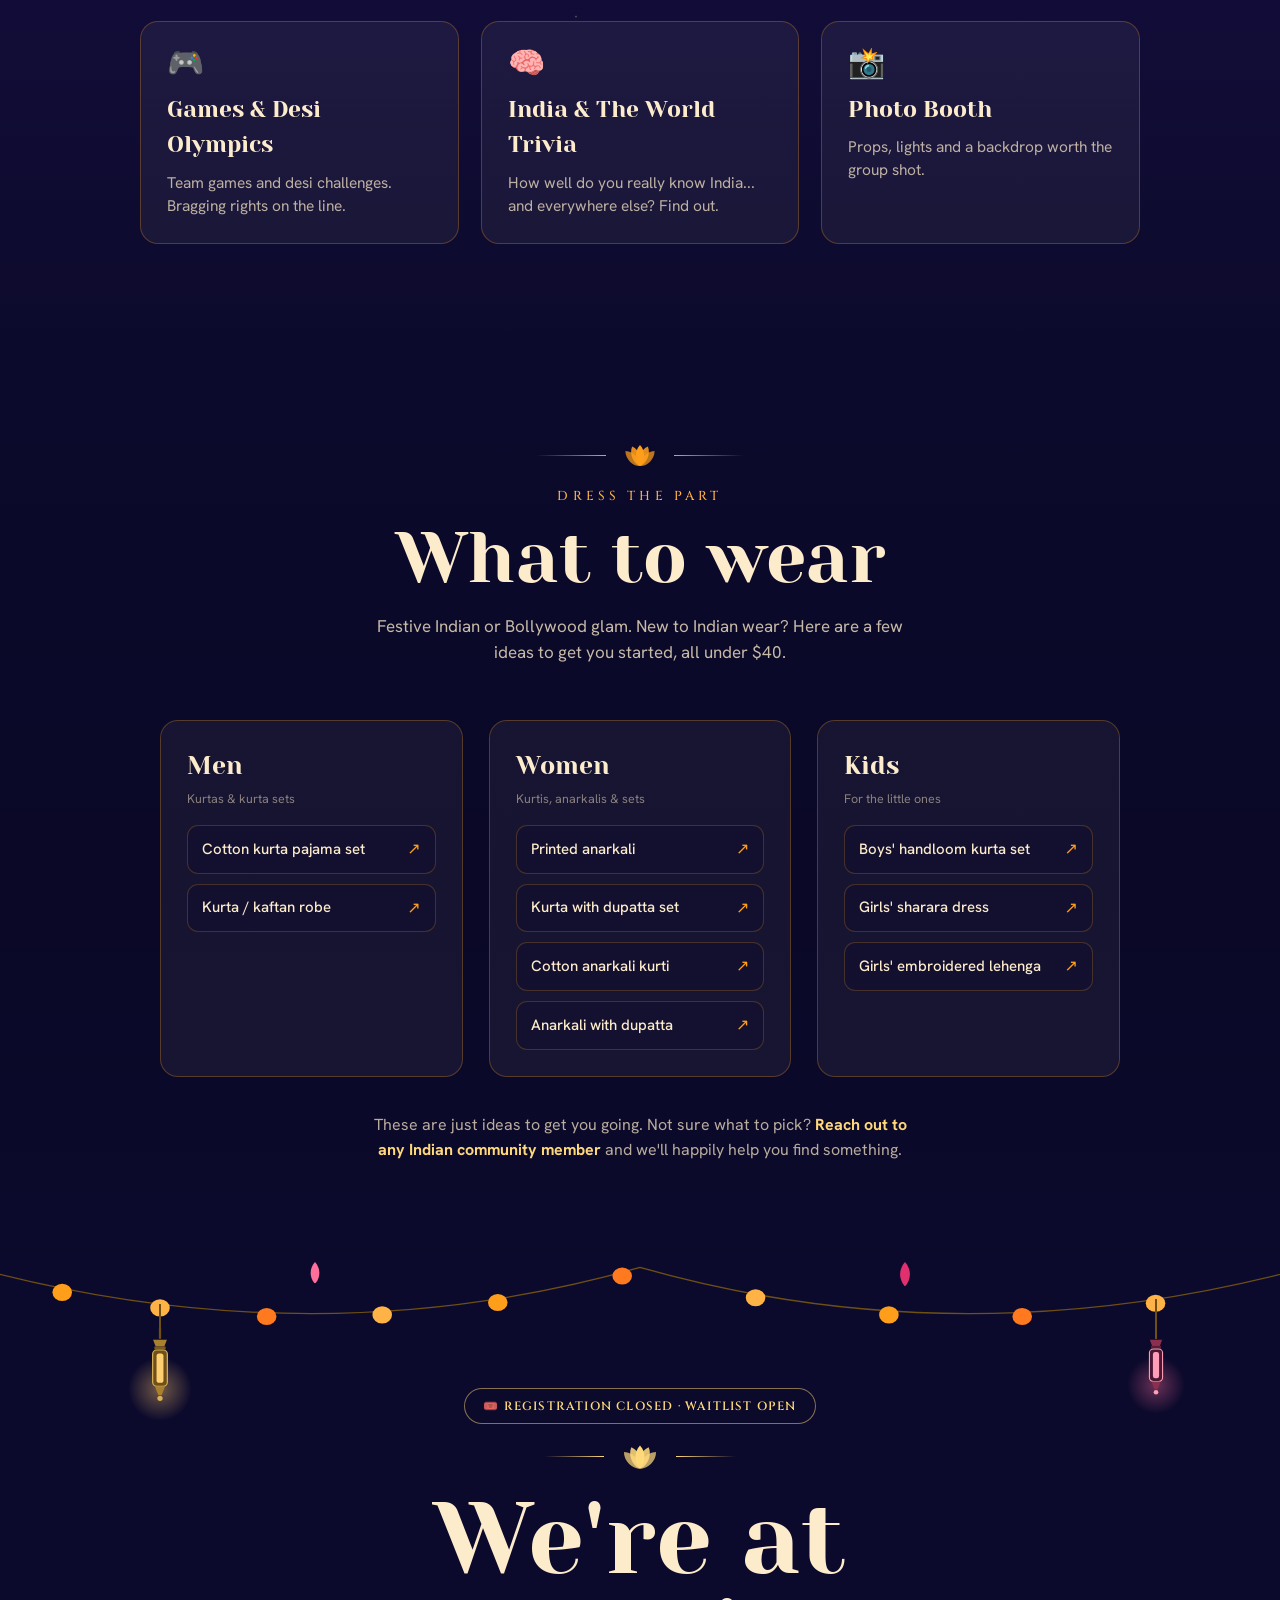
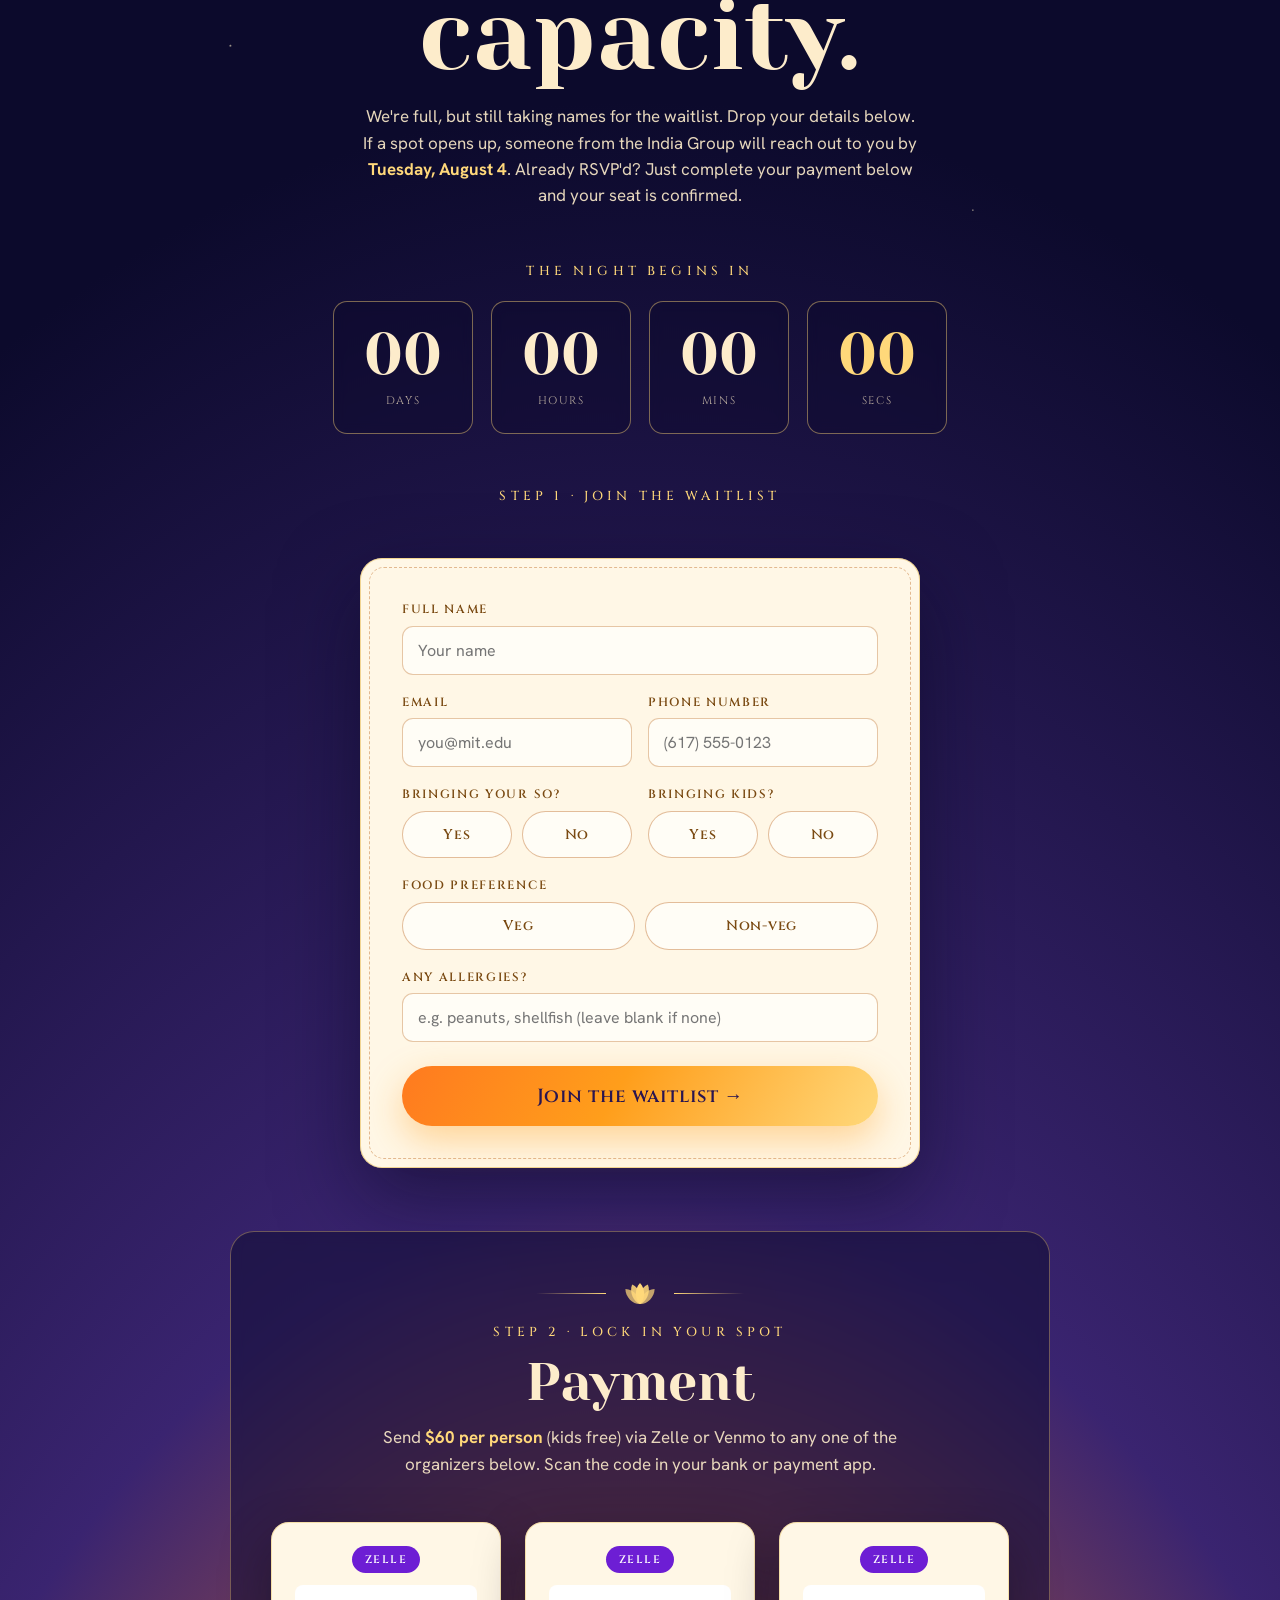
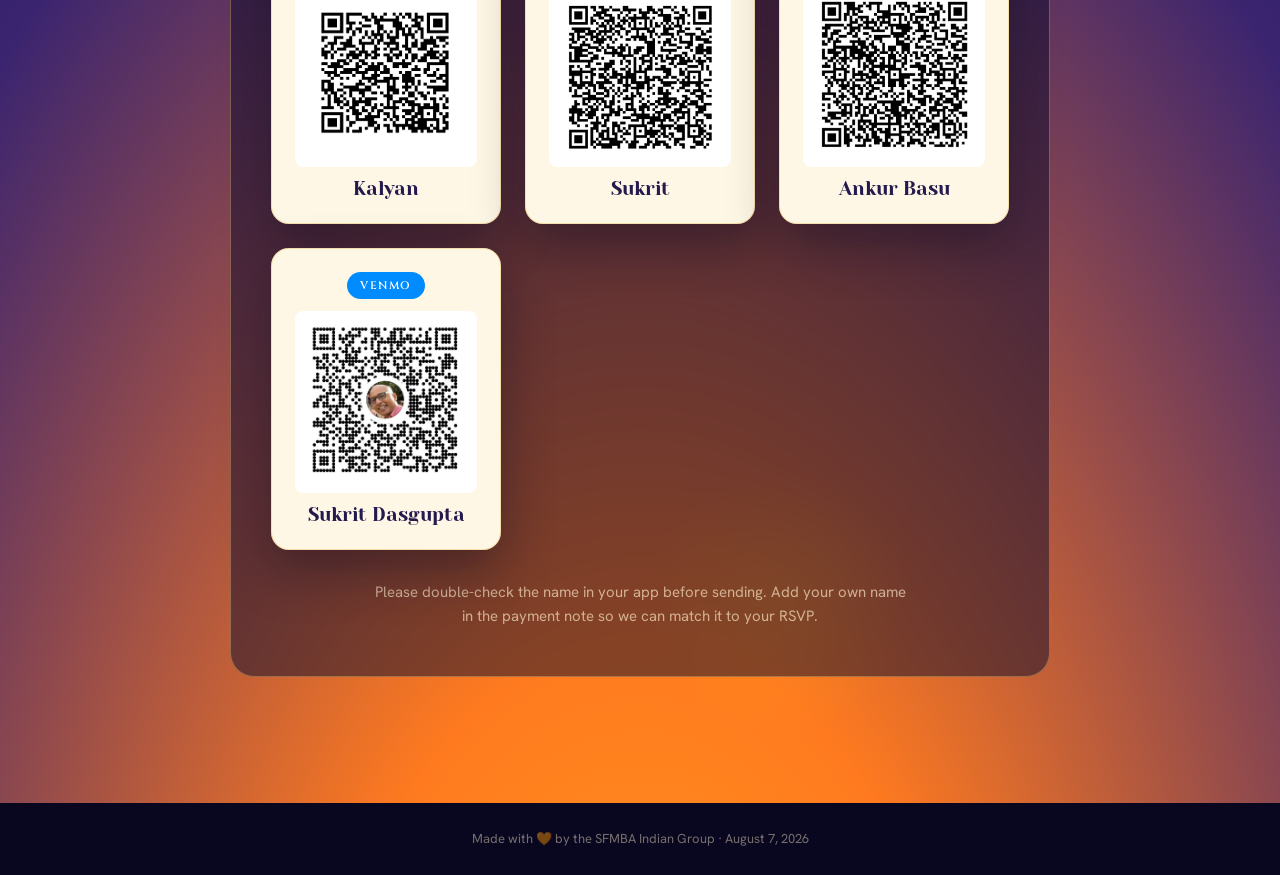
==== commit f3021c7c: "Indian Night: simplify waitlist messaging, remove returning-visitor detection" ====
--- a/indian-night/index.html
+++ b/indian-night/index.html
@@ -305,7 +305,7 @@
         <span style="display:inline-flex;align-items:center;gap:8px;padding:8px 18px;border-radius:999px;background:rgba(12,10,44,.4);border:1px solid rgba(255,216,122,.5);font-family:'Cinzel',serif;font-weight:600;font-size:12px;letter-spacing:.1em;text-transform:uppercase;color:var(--goldLite);margin-bottom:18px;">🎟️ Registration closed · Waitlist open</span>
         <div style="display:flex;align-items:center;justify-content:center;gap:14px;margin-bottom:20px;color:var(--goldLite);"><span style="height:1px;width:60px;background:linear-gradient(90deg,transparent,currentColor);"></span><svg width="44" height="29" style="color:var(--goldLite)"><use href="#m-lotus"/></svg><span style="height:1px;width:60px;background:linear-gradient(90deg,currentColor,transparent);"></span></div>
         <h2 style="font-family:'Yeseva One',serif;font-weight:400;font-size:clamp(42px,8vw,100px);line-height:.96;margin:0;color:var(--cream);text-wrap:balance;">We're at capacity.</h2>
-        <p style="margin:20px auto 0;max-width:560px;font-size:clamp(15px,1.9vw,17px);color:rgba(253,236,203,.9);">Registration is officially closed. You can still add your name to the waitlist below. If a spot opens up, someone from the India Group will reach out to you by <strong style="color:var(--goldLite);">Tuesday, August 4</strong>.</p>
+        <p style="margin:20px auto 0;max-width:560px;font-size:clamp(15px,1.9vw,17px);color:rgba(253,236,203,.9);">We're full, but still taking names for the waitlist. Drop your details below. If a spot opens up, someone from the India Group will reach out to you by <strong style="color:var(--goldLite);">Tuesday, August 4</strong>. Already RSVP'd? Just complete your payment below and your seat is confirmed.</p>
       </div>
 
       <div data-reveal style="margin-top:clamp(34px,6vh,52px);font-family:'Cinzel',serif;font-size:13px;letter-spacing:.32em;text-transform:uppercase;color:var(--goldLite);font-weight:500;">The night begins in</div>
@@ -365,9 +365,9 @@
         </form>
         <div class="rsvp-success" id="rsvpSuccess">
           <svg width="52" height="34" viewBox="0 0 80 52" style="color:var(--marigold)"><use href="#m-lotus"/></svg>
-          <h3><span id="successTitle">You're on the waitlist</span><span id="successName"></span>!</h3>
-          <p id="successMsg">Thanks! We've got your details. If a spot opens up, a member of the India Group will reach out to you by Tuesday, August 4.</p>
-          <div id="calButtons" style="display:flex;gap:10px;justify-content:center;flex-wrap:wrap;margin-top:22px;">
+          <h3>You're on the waitlist!</h3>
+          <p>Thanks, we've got your details. If a spot opens up, we'll reach out to you for payment.</p>
+          <div style="display:flex;gap:10px;justify-content:center;flex-wrap:wrap;margin-top:22px;">
             <a class="cal-btn" href="https://calendar.google.com/calendar/render?action=TEMPLATE&amp;text=Indian%20Night%20%C2%B7%20SFMBA&amp;dates=20260807T180000/20260807T220000&amp;ctz=America/New_York&amp;details=An%20evening%20of%20good%20food%2C%20music%20and%20dance%20with%20the%20SFMBA%20Indian%20Group.&amp;location=Graduate%20Tower%2C%20Site%204" target="_blank" rel="noopener">📅 Google Calendar</a>
             <a class="cal-btn" id="icsBtn" href="#">📥 Apple / Outlook (.ics)</a>
           </div>
@@ -377,8 +377,7 @@
         <div style="display:flex;align-items:center;justify-content:center;gap:14px;margin-bottom:16px;color:var(--goldLite);"><span style="height:1px;width:clamp(36px,10vw,70px);background:linear-gradient(90deg,transparent,currentColor);"></span><svg width="40" height="26" style="color:var(--goldLite)"><use href="#m-lotus"/></svg><span style="height:1px;width:clamp(36px,10vw,70px);background:linear-gradient(90deg,currentColor,transparent);"></span></div>
         <div style="font-family:'Cinzel',serif;font-size:13px;letter-spacing:.32em;text-transform:uppercase;color:var(--goldLite);font-weight:500;margin-bottom:14px;">Step 2 · Lock in your spot</div>
         <h3 style="font-family:'Yeseva One',serif;font-weight:400;font-size:clamp(30px,5vw,52px);line-height:1;margin:0;color:var(--cream);">Payment</h3>
-        <p style="margin:16px auto 0;max-width:560px;font-size:clamp(14px,1.8vw,16px);color:var(--goldLite);"><strong>Already RSVP'd?</strong> If you haven't paid yet, please send payment by <strong>Tuesday, August 4</strong> to keep your spot. Unpaid seats may be released to the waitlist after that date.</p>
-        <p style="margin:14px auto 0;max-width:560px;font-size:clamp(15px,1.9vw,17px);color:rgba(253,236,203,.9);">Send <strong style="color:var(--goldLite);">$60 per person</strong> (kids free) via Zelle or Venmo to any one of the organizers below. Scan the code in your bank or payment app.</p>
+        <p style="margin:16px auto 0;max-width:560px;font-size:clamp(15px,1.9vw,17px);color:rgba(253,236,203,.9);">Send <strong style="color:var(--goldLite);">$60 per person</strong> (kids free) via Zelle or Venmo to any one of the organizers below. Scan the code in your bank or payment app.</p>
 
       <div class="pay-grid" data-reveal>
         <div class="pay-card"><span class="pay-badge zelle">Zelle</span><img src="payments/zelle-kalyan.png" alt="Zelle QR code for Kalyan" loading="lazy"><p class="pay-name">Kalyan</p></div>
@@ -550,29 +549,10 @@
   const btn = document.getElementById('rsvpBtn');
   const errEl = document.getElementById('rsvpError');
   const successEl = document.getElementById('rsvpSuccess');
-  const nameSpan = document.getElementById('successName');
-  const titleSpan = document.getElementById('successTitle');
-  const msgEl = document.getElementById('successMsg');
-  const calButtons = document.getElementById('calButtons');
-
-  // Registration closed at this moment — anyone who RSVP'd before it is a
-  // confirmed guest; anyone after (including all future submissions) is on
-  // the waitlist. Keeps returning visitors' saved state correct either way.
-  const WAITLIST_CUTOFF = new Date('2026-08-01T17:20:11-04:00').getTime();
-
-  const showSuccess = (name, status) => {
+
+  const showSuccess = () => {
     form.style.display = 'none';
     successEl.style.display = 'block';
-    if (name) nameSpan.textContent = ', ' + name.trim().split(/\s+/)[0];
-    if (status === 'confirmed') {
-      titleSpan.textContent = "You're on the list";
-      msgEl.textContent = 'Your seat is reserved. Warm up those Bollywood moves. 🪔';
-      calButtons.style.display = 'flex';
-    } else {
-      titleSpan.textContent = "You're on the waitlist";
-      msgEl.textContent = "Thanks! We've got your details. If a spot opens up, a member of the India Group will reach out to you by Tuesday, August 4.";
-      calButtons.style.display = 'none';
-    }
   };
 
   // phone format check: optional +, 10 to 15 digits, common separators allowed
@@ -609,16 +589,6 @@
     setTimeout(() => URL.revokeObjectURL(url), 1000);
   });
 
-  // returning guest? show success state again, matching their original status
-  try {
-    const prev = localStorage.getItem('indianNightRSVP');
-    if (prev) {
-      const parsed = JSON.parse(prev);
-      const status = parsed.status || (parsed.at && parsed.at < WAITLIST_CUTOFF ? 'confirmed' : 'waitlist');
-      showSuccess(parsed.name || '', status);
-    }
-  } catch (e) { /* private mode etc. */ }
-
   form.addEventListener('submit', async (e) => {
     e.preventDefault();
     errEl.style.display = 'none';
@@ -626,7 +596,6 @@
     if (!form.reportValidity()) return;
 
     const data = new FormData(form);
-    const name = data.get('name');
     btn.disabled = true;
     btn.textContent = 'Adding you…';
 
@@ -634,8 +603,7 @@
       if (!RSVP_ENDPOINT) throw new Error('RSVP endpoint not configured');
       const res = await fetch(RSVP_ENDPOINT, { method: 'POST', body: data });
       if (!res.ok) throw new Error('HTTP ' + res.status);
-      try { localStorage.setItem('indianNightRSVP', JSON.stringify({ name, at: Date.now(), status: 'waitlist' })); } catch (e2) {}
-      showSuccess(name, 'waitlist');
+      showSuccess();
     } catch (err) {
       console.error('RSVP submit failed:', err);
       errEl.style.display = 'block';
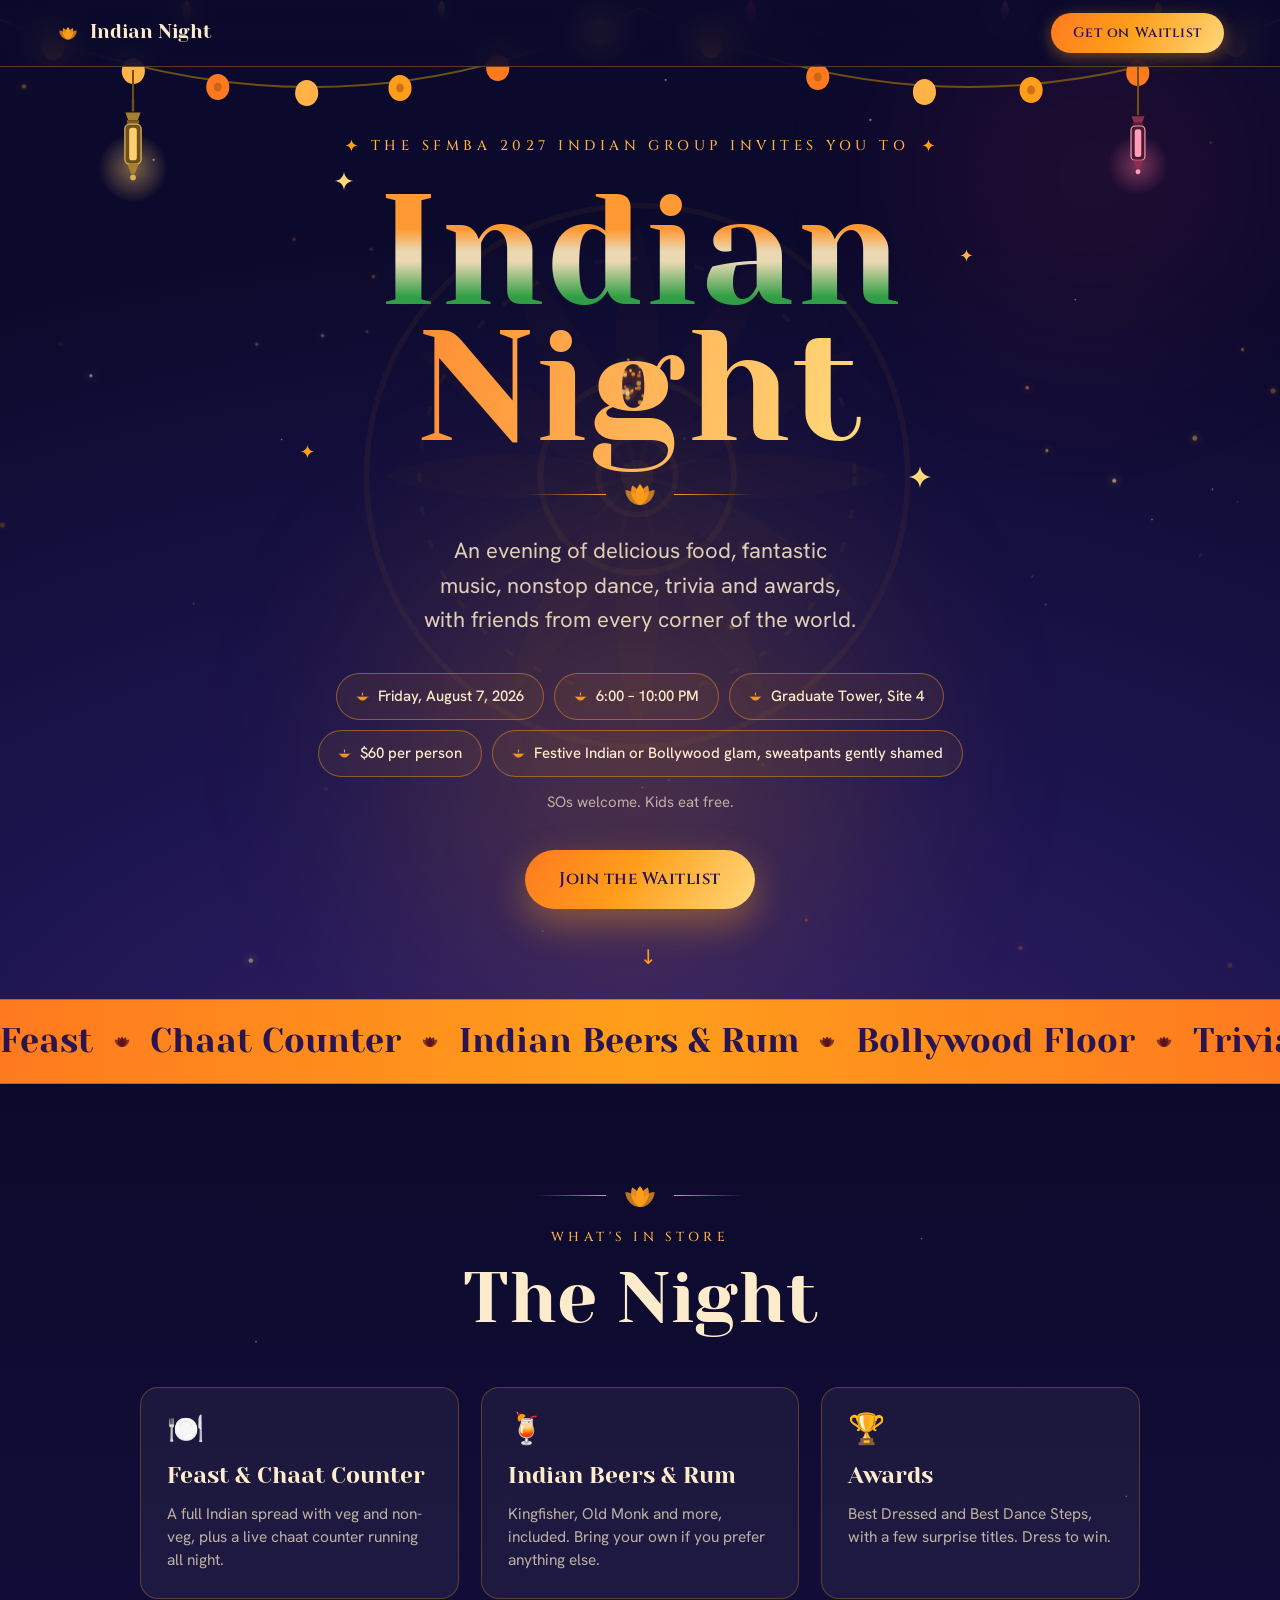
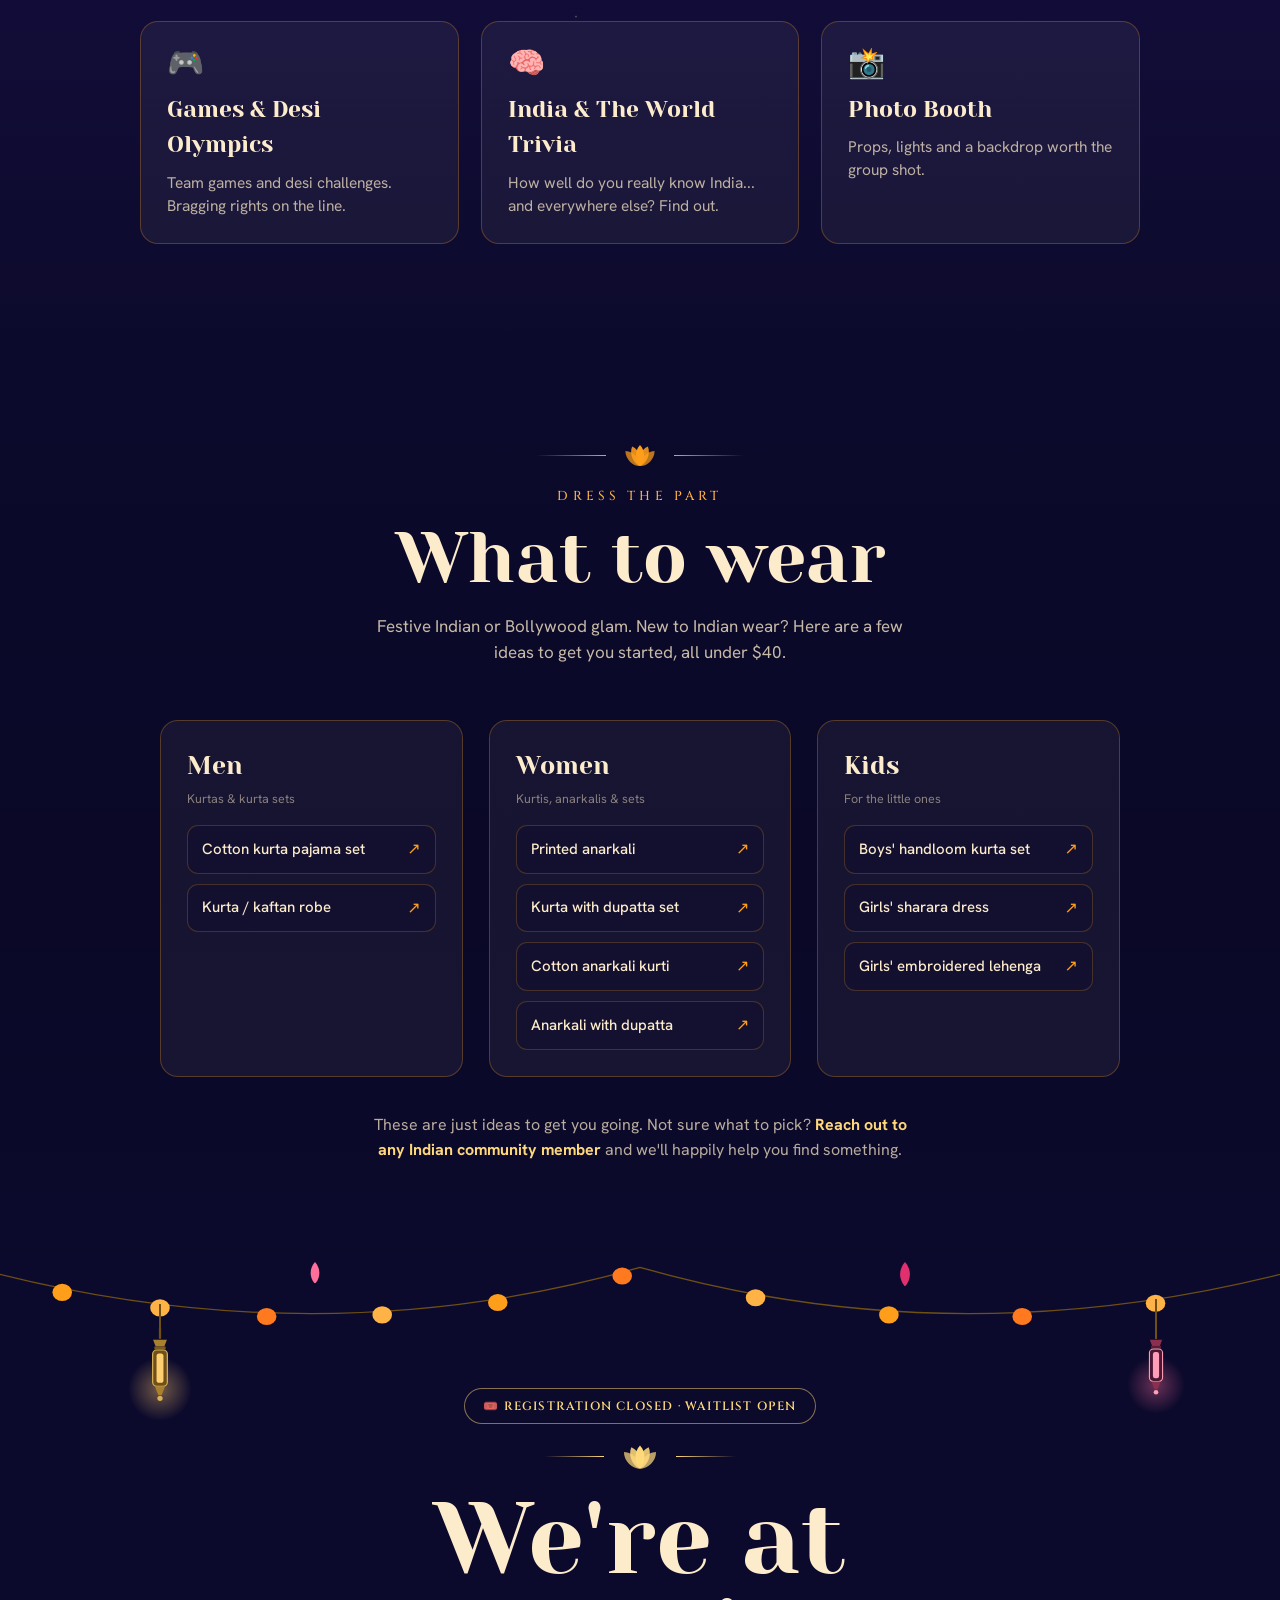
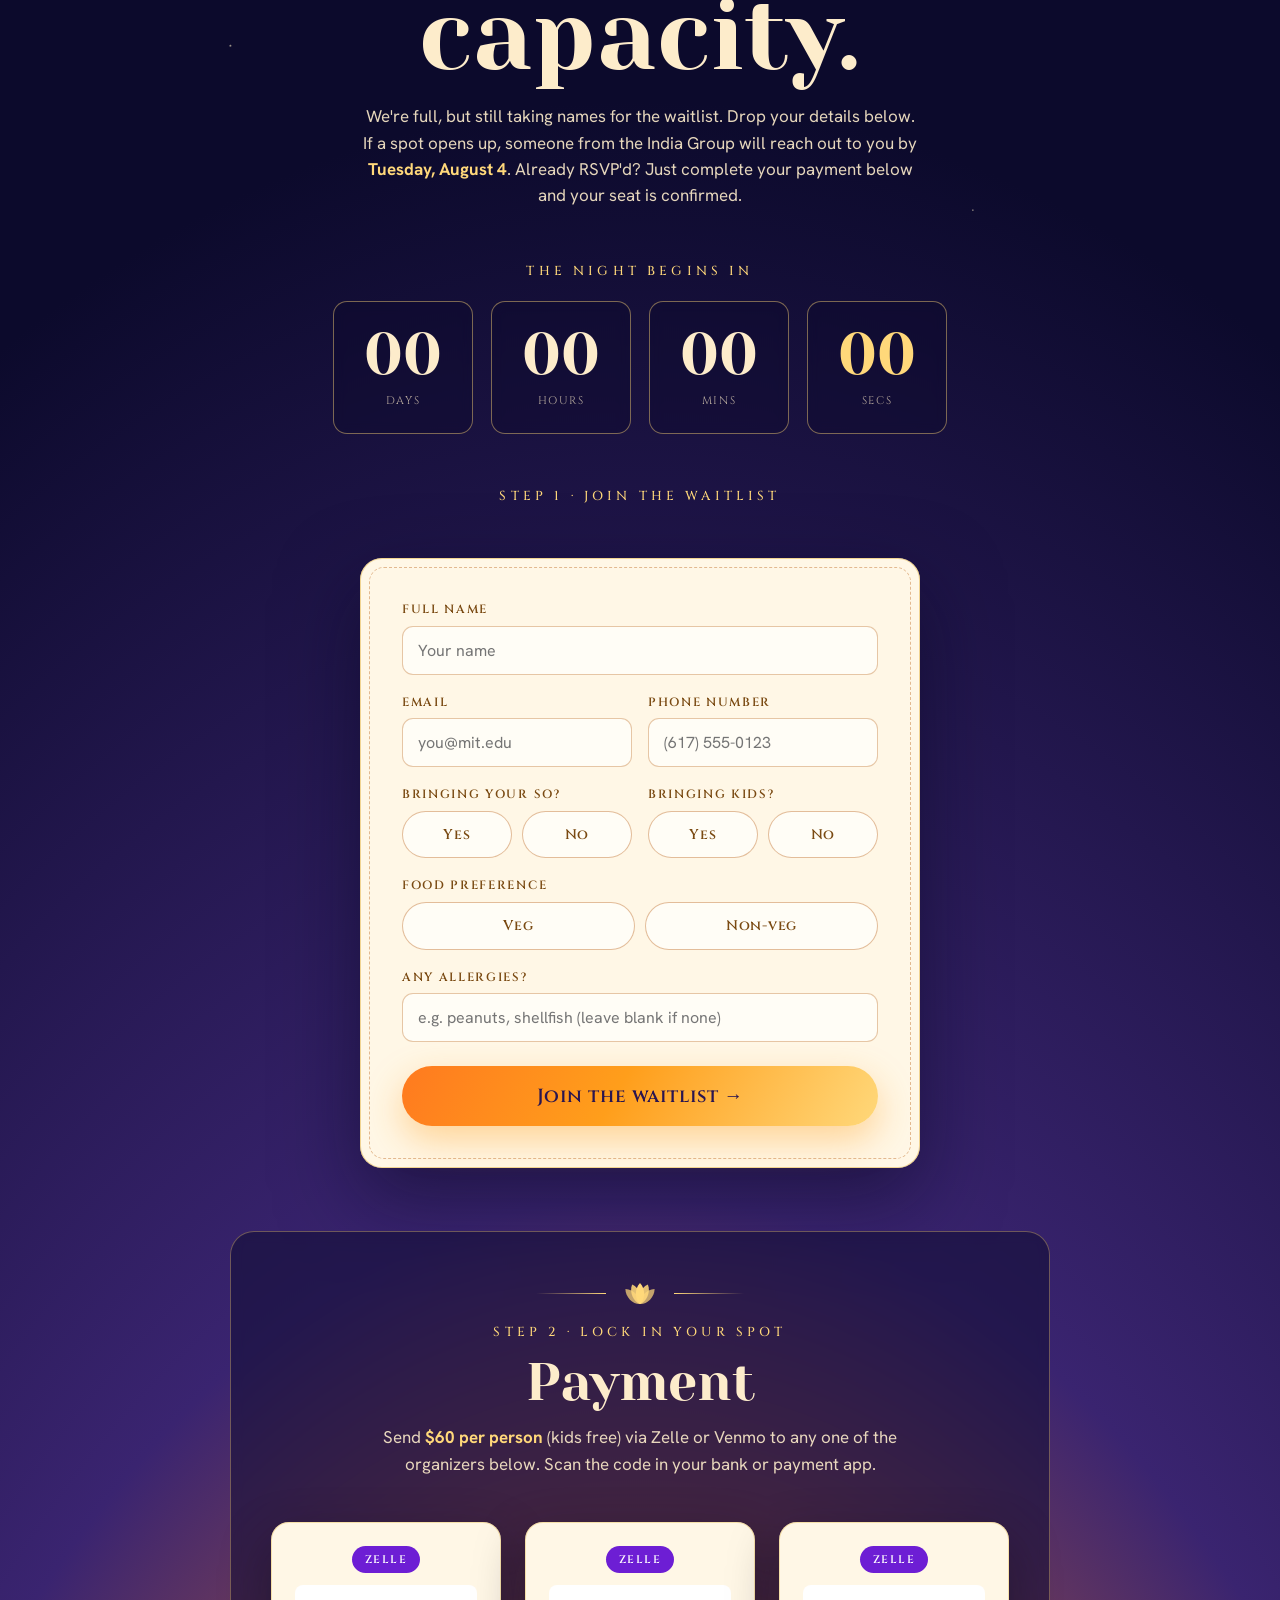
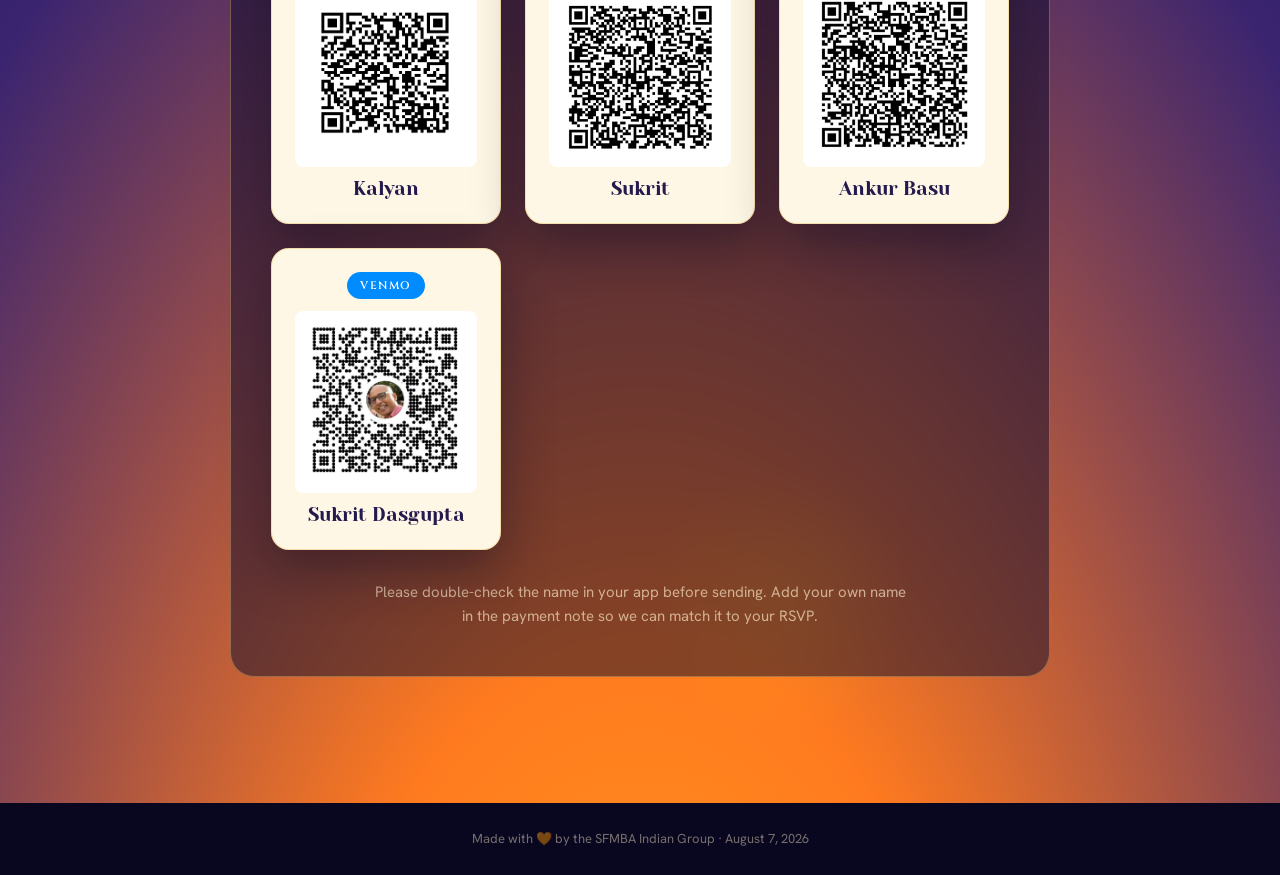
==== commit f53214dc: "Indian Night: rename nav button to Get on Waitlist" ====
--- a/indian-night/index.html
+++ b/indian-night/index.html
@@ -137,7 +137,7 @@
       <svg width="24" height="16" viewBox="0 0 80 52" style="color:var(--marigold);display:block;flex:none;"><use href="#m-lotus"/></svg>
       <span style="display:block;">Indian Night</span>
     </div>
-    <a href="#pay" class="nav-btn" style="animation:ctaGlow 3.6s ease-in-out infinite;">Waitlist &amp; Pay</a>
+    <a href="#pay" class="nav-btn" style="animation:ctaGlow 3.6s ease-in-out infinite;">Get on Waitlist</a>
   </div>
 
   <!-- ░░ HERO ░░ -->
